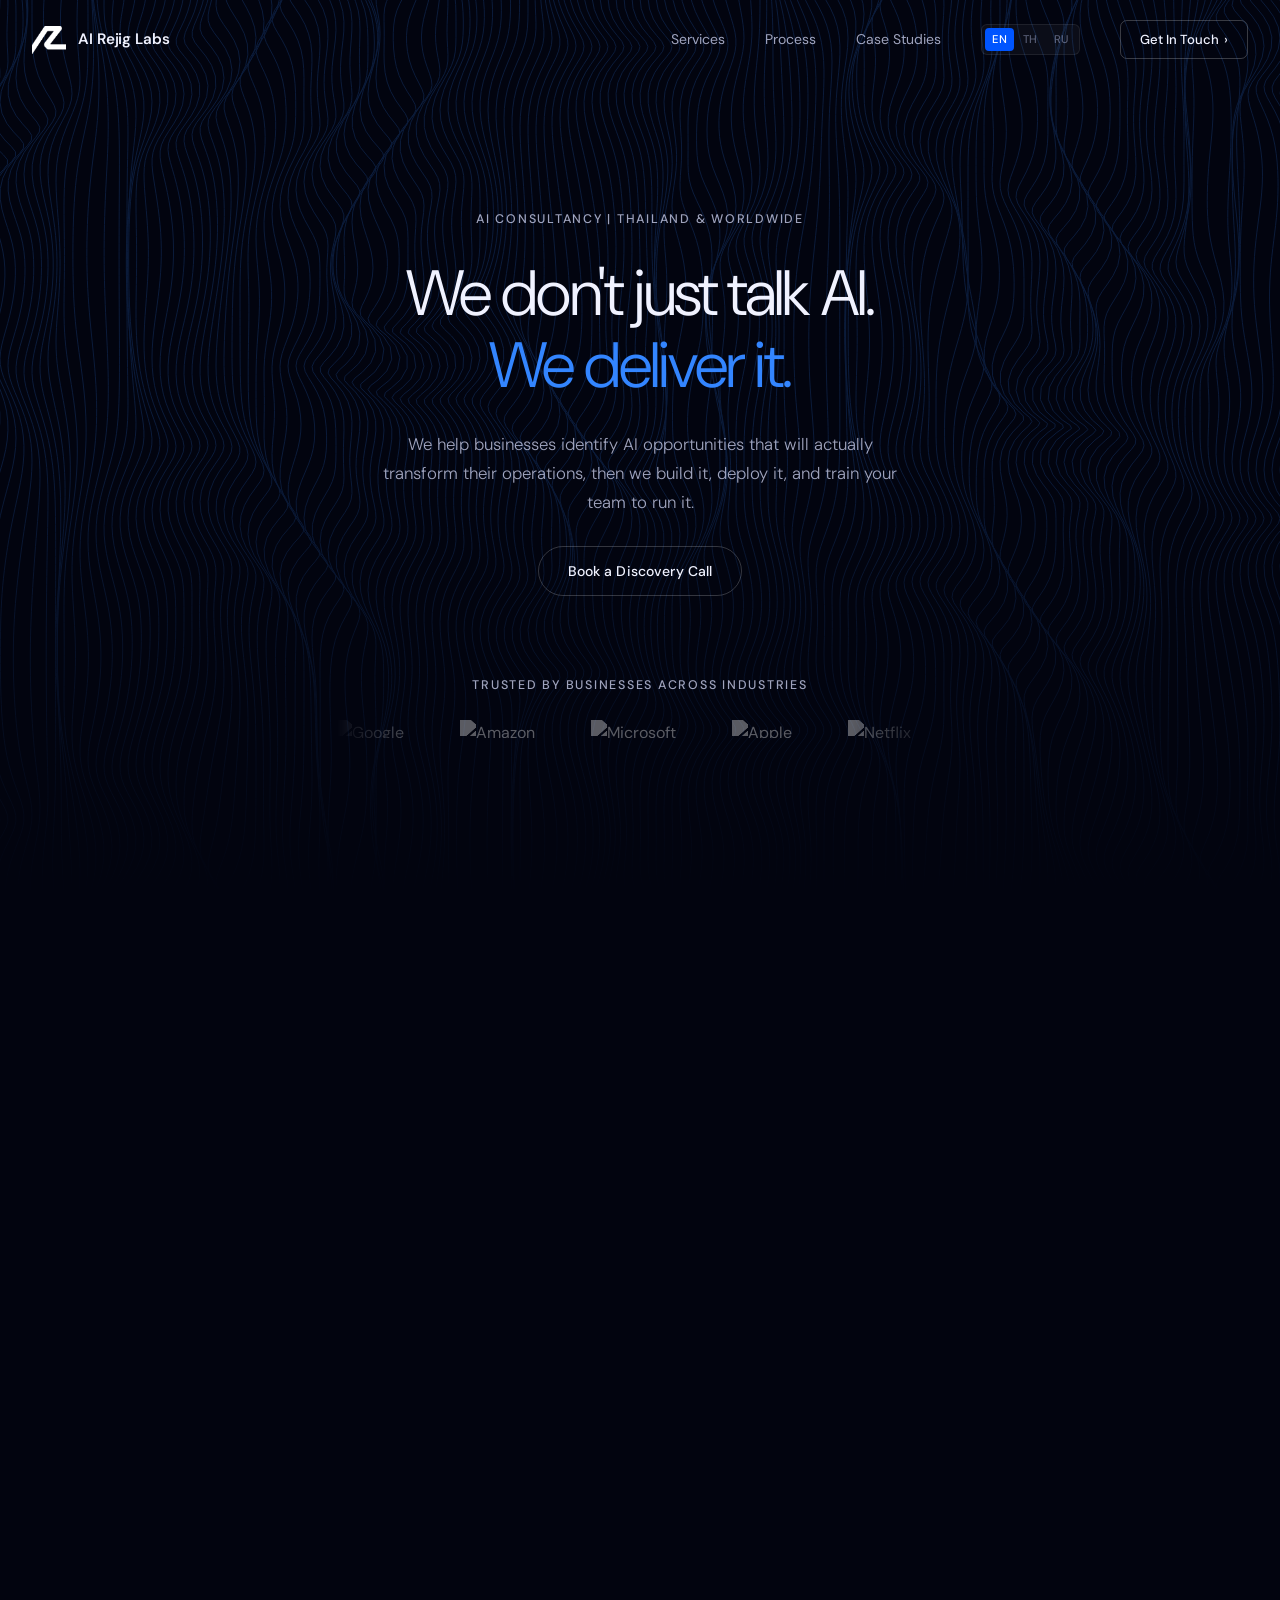
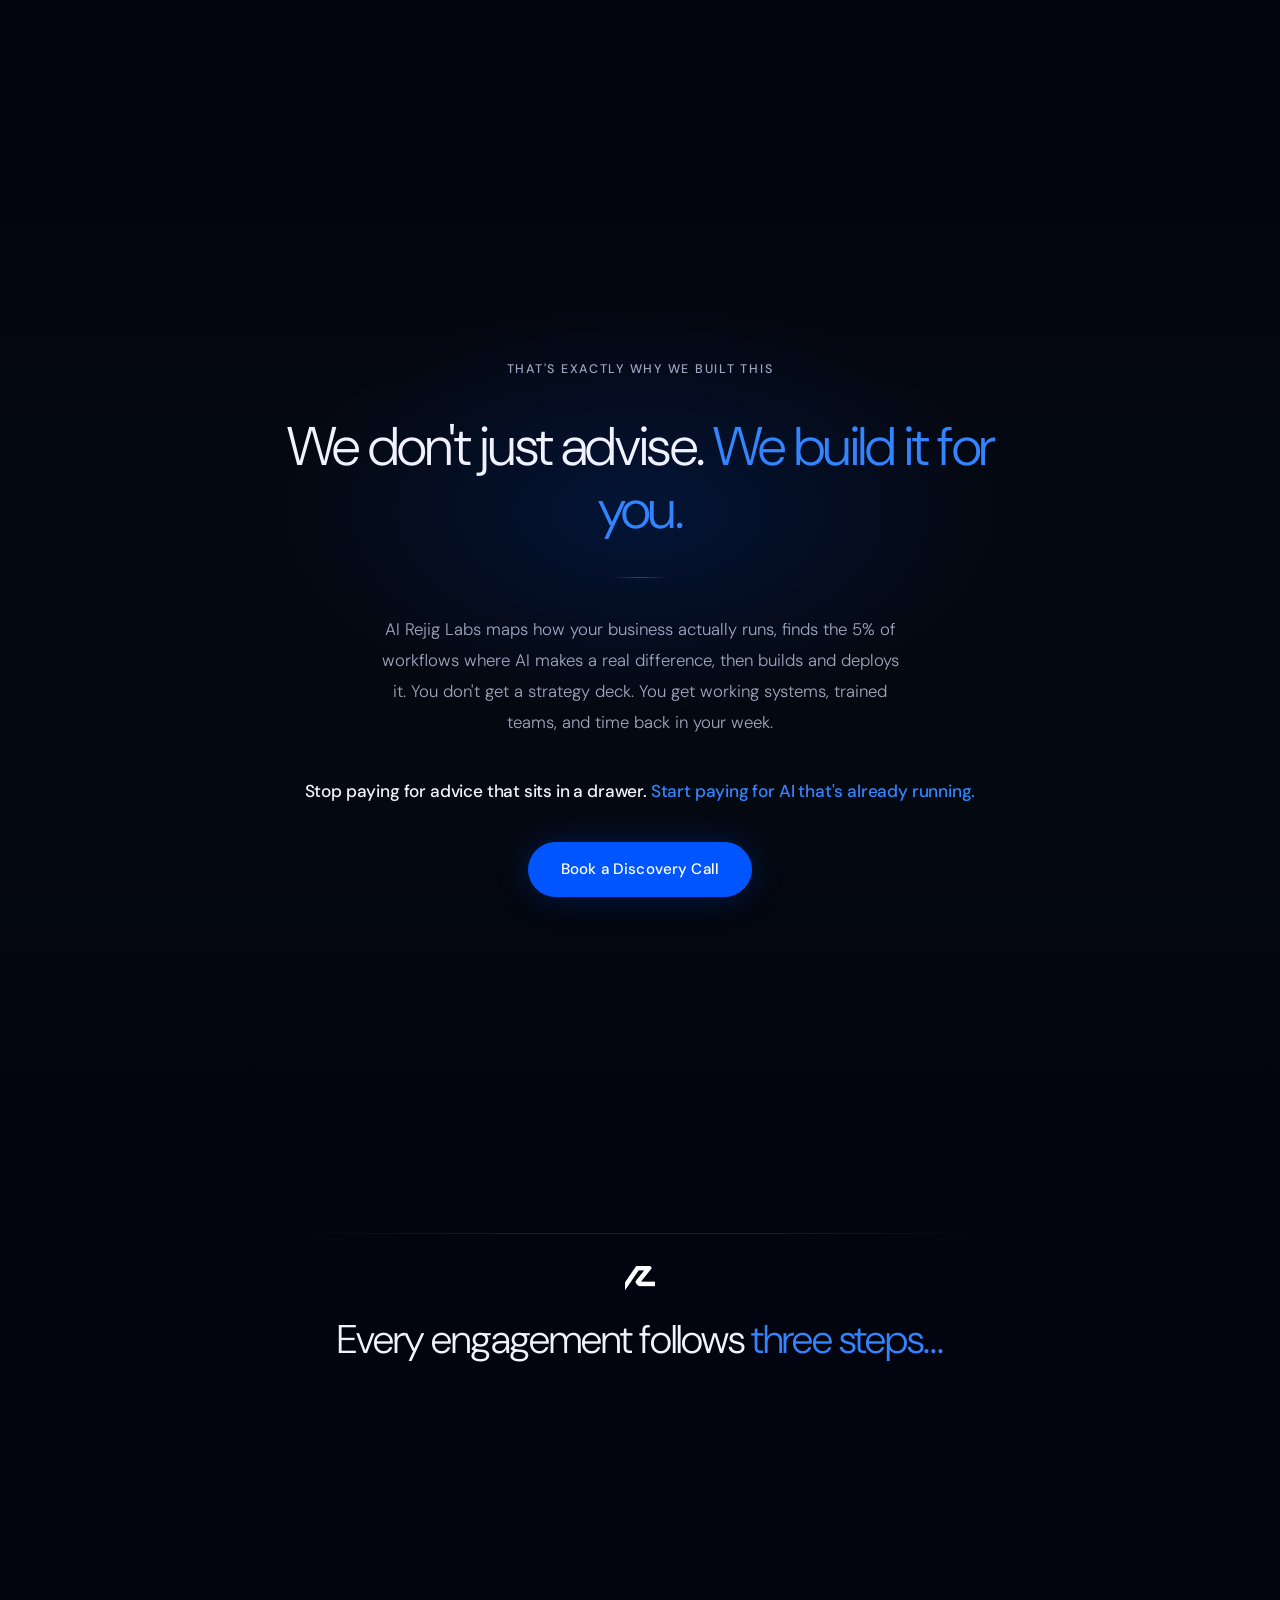
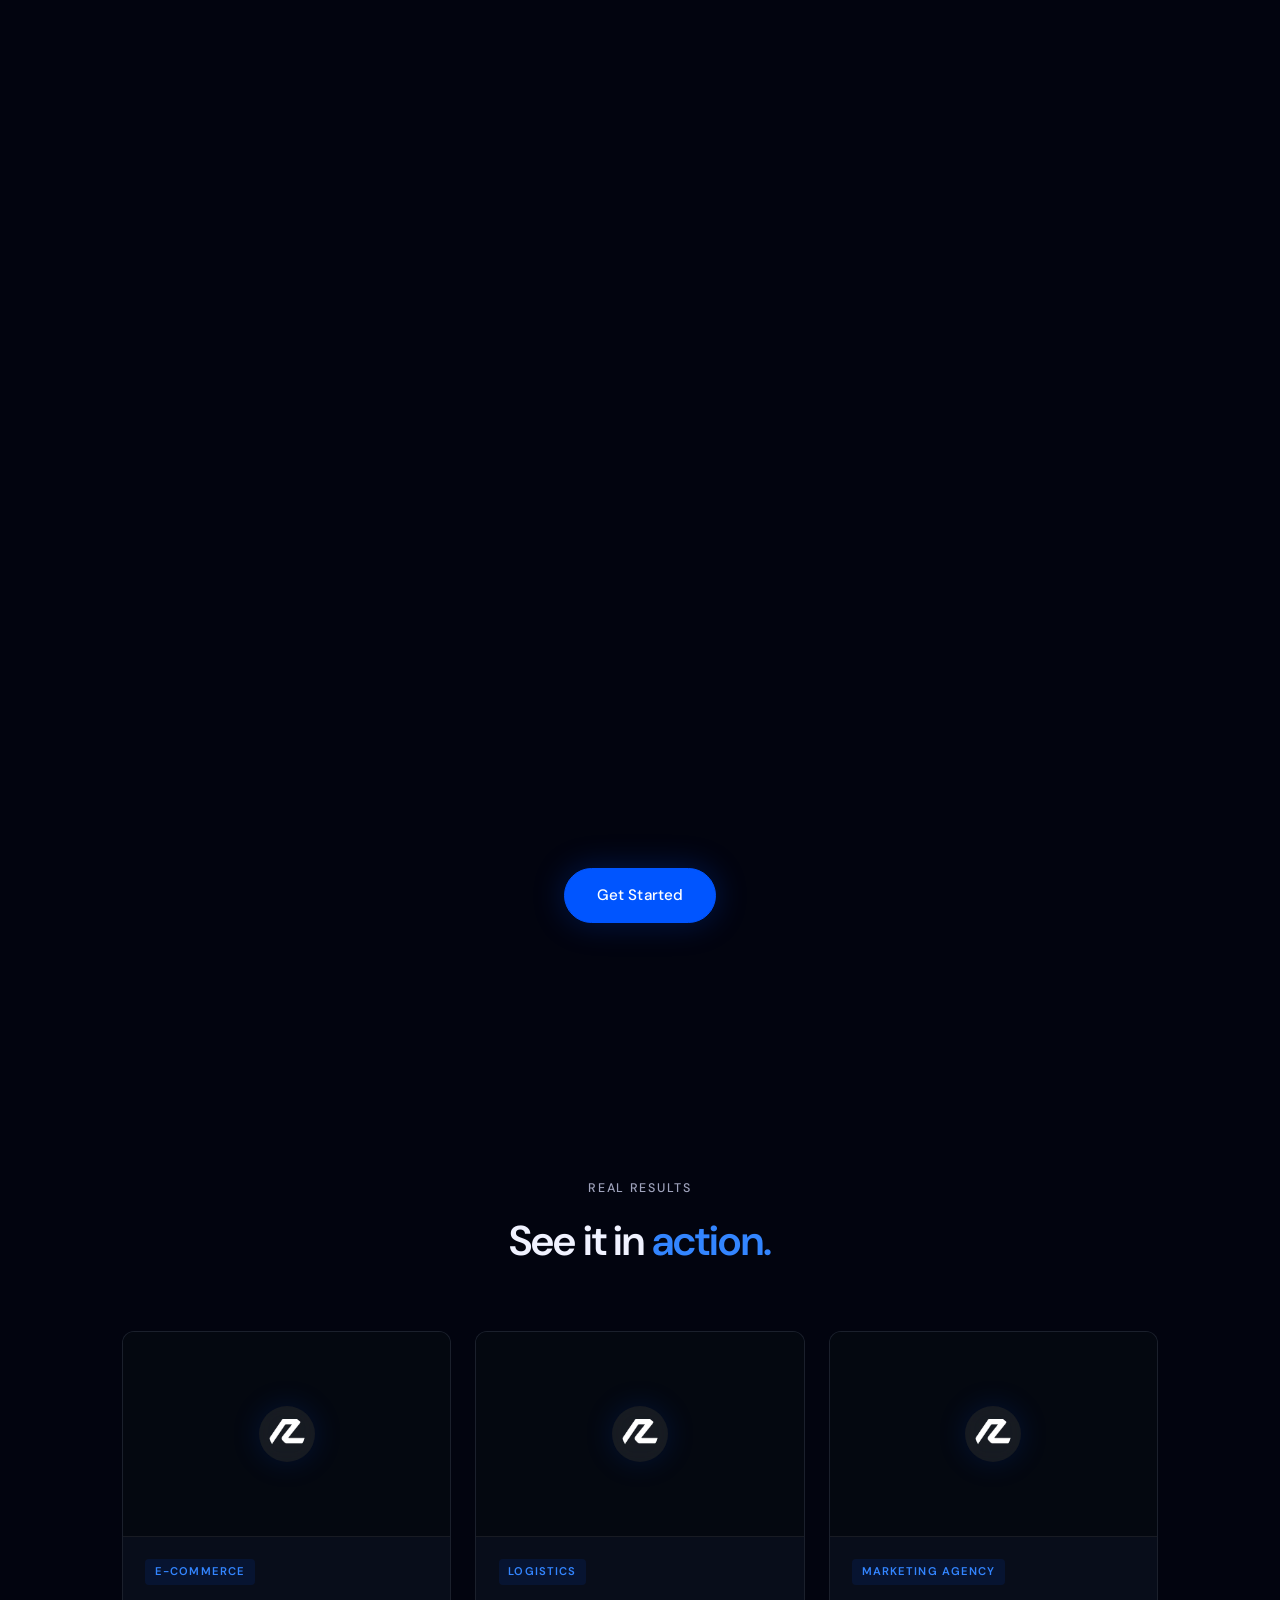
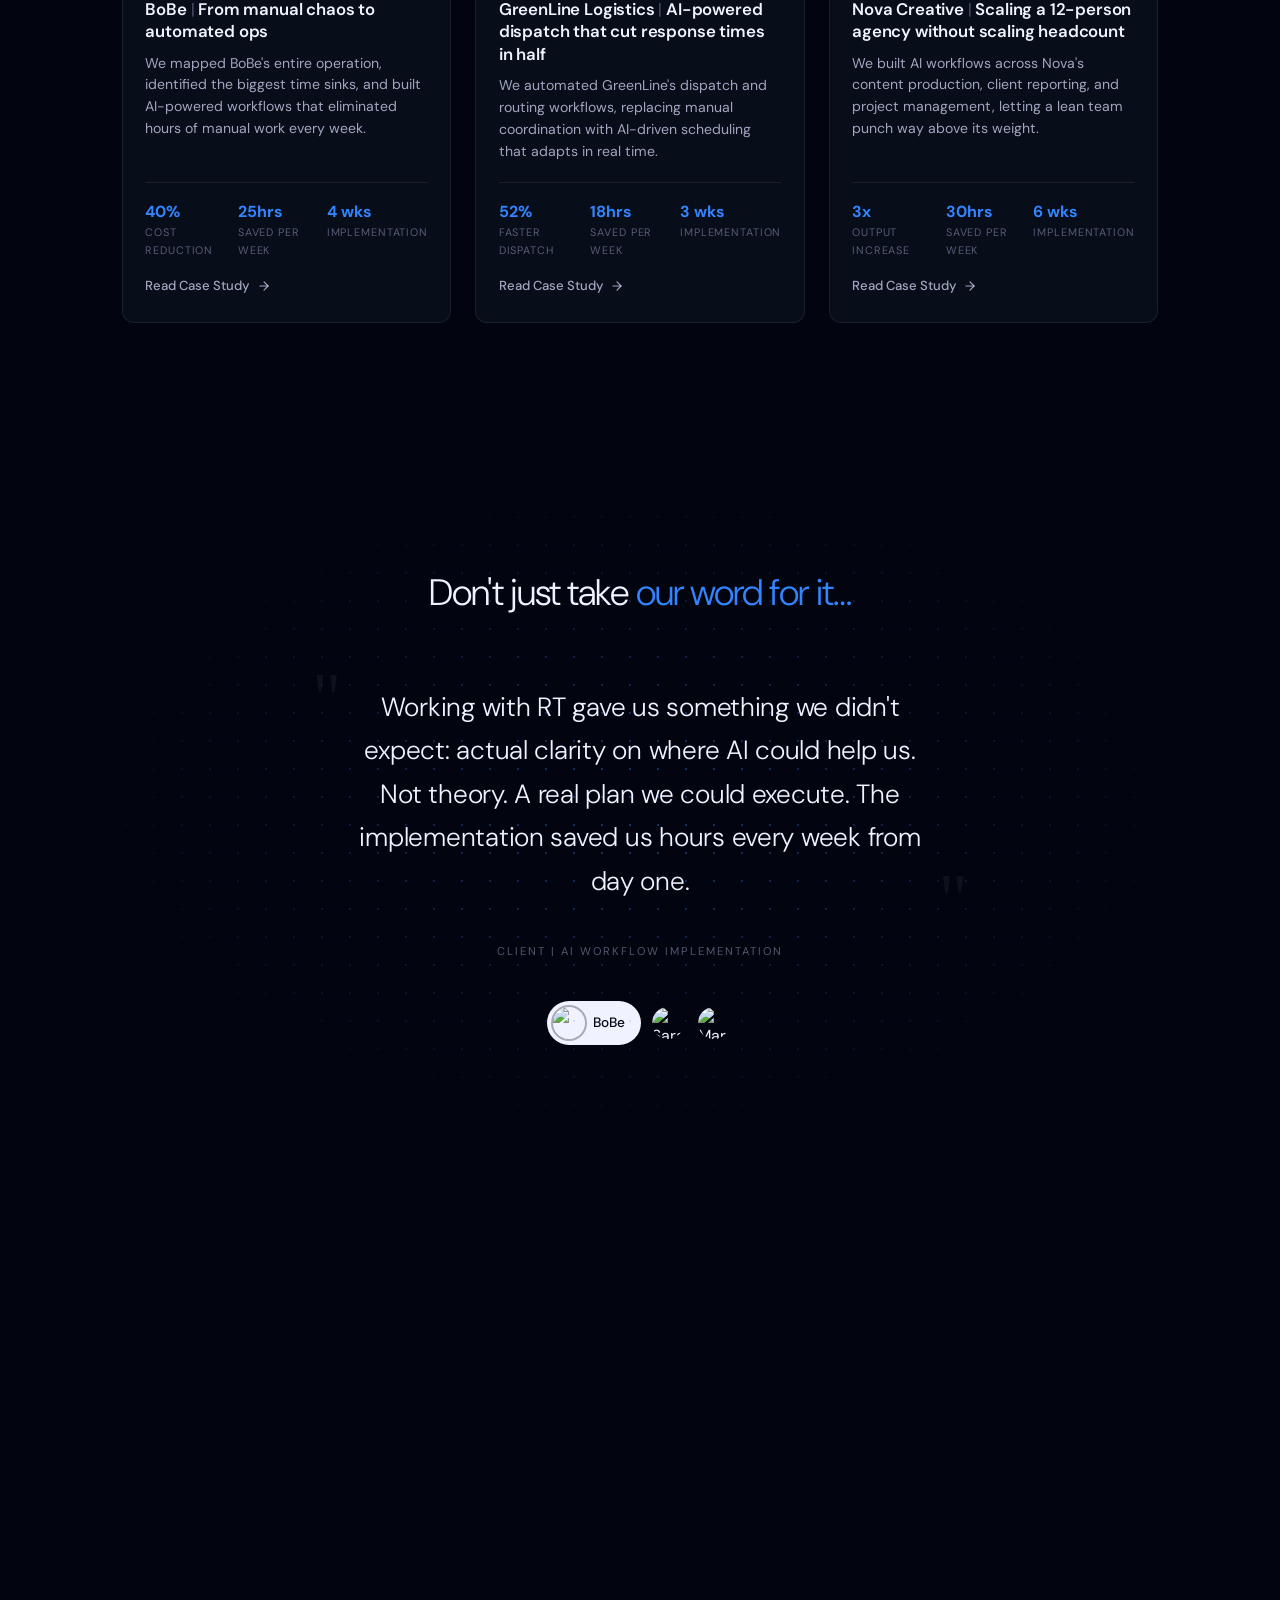
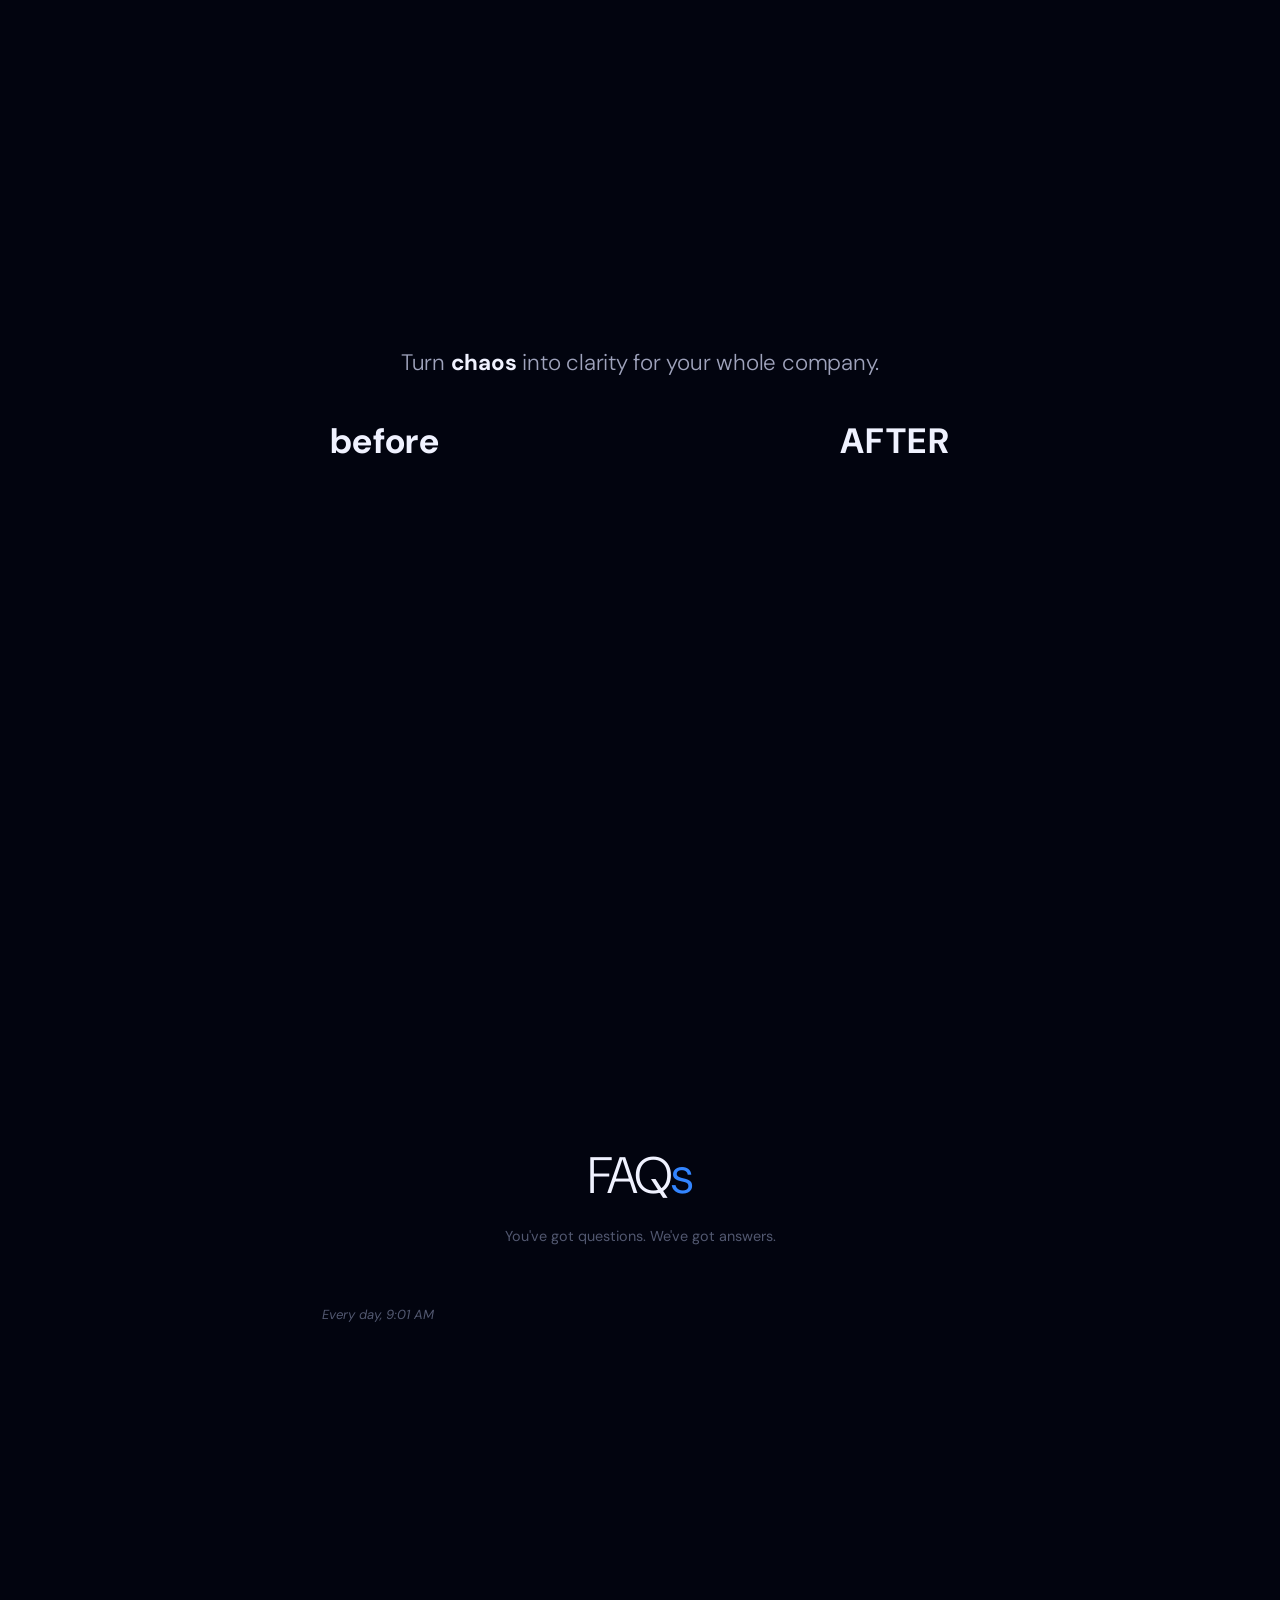
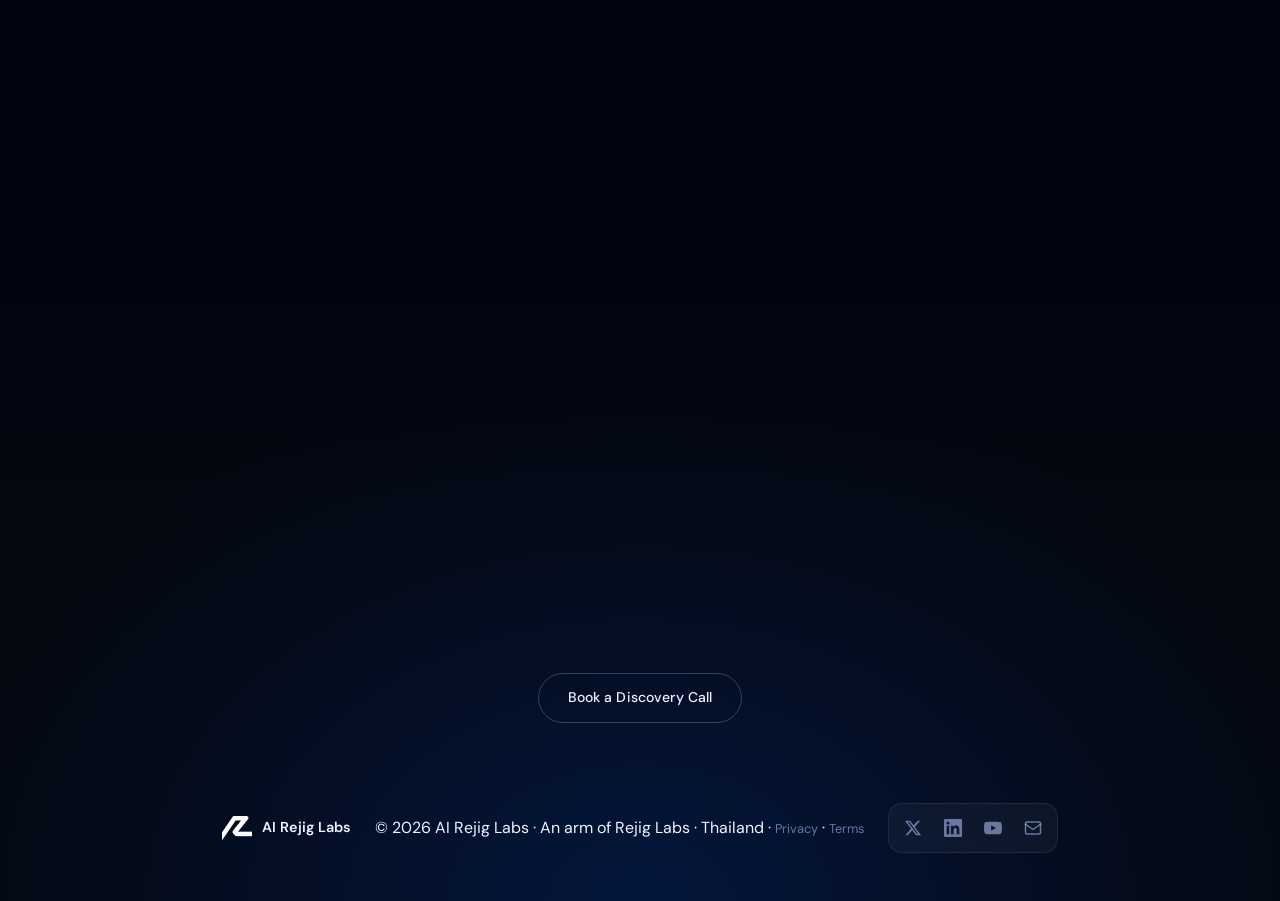
==== index.html @ f7195922 "Initial deploy: AI Rejig Labs website Static site with i18n (EN/TH/RU), case studies system, Cal.com" ====
<!DOCTYPE html>
<html lang="en">
<head>
  <meta charset="utf-8">
  <meta name="viewport" content="width=device-width, initial-scale=1.0">
  <title>AI Rejig Labs | AI That Actually Moves the Needle</title>
  <meta name="description" content="AI Rejig Labs finds where AI saves your business real time and real money, then builds it, implements it, and trains your team to run it.">

  <meta property="og:title" content="AI Rejig Labs | AI That Actually Moves the Needle">
  <meta property="og:description" content="AI Rejig Labs finds where AI saves your business real time and real money, then builds it, implements it, and trains your team to run it.">
  <meta property="og:type" content="website">
  <meta property="og:url" content="https://ai.rejiglabs.com/">
  <meta property="og:image" content="https://ai.rejiglabs.com/assets/logo.png">
  <meta name="theme-color" content="#02040f">
  <link rel="canonical" href="https://ai.rejiglabs.com/">

  <link rel="icon" href="assets/logo.png" type="image/png">

  <link rel="preconnect" href="https://fonts.googleapis.com">
  <link rel="preconnect" href="https://fonts.gstatic.com" crossorigin>
  <link href="https://fonts.googleapis.com/css2?family=DM+Sans:wght@300;400;500;600;700&family=Inter:wght@300;400;500&display=swap" rel="stylesheet">

  <script src="https://cdnjs.cloudflare.com/ajax/libs/gsap/3.12.5/gsap.min.js"></script>
  <script src="https://cdnjs.cloudflare.com/ajax/libs/gsap/3.12.5/ScrollTrigger.min.js"></script>

  <link rel="stylesheet" href="css/style.css">
</head>
<body>

  <!-- NAV -->
  <nav class="nav" id="nav">
    <a href="#" class="nav__logo">
      <img src="assets/logo.png" class="nav__logomark" alt="RL">
      <span>AI Rejig Labs</span>
    </a>
    <div class="nav__links">
      <a href="#services" class="nav__link" data-i18n="nav_services">Services</a>
      <a href="#process" class="nav__link" data-i18n="nav_process">Process</a>
      <a href="#case-studies" class="nav__link" data-i18n="nav_case_studies">Case Studies</a>
      <div class="nav__lang"><button data-lang="en" class="active">EN</button><button data-lang="th">TH</button><button data-lang="ru">RU</button></div>
      <button data-cal-namespace="discovery" data-cal-link="rejiglabs/discovery" data-cal-config='{"layout":"month_view"}' class="nav__cta">Get In Touch <span>›</span></button>
    </div>
    <button class="nav__toggle" id="navToggle" aria-label="Toggle menu">
      <span></span><span></span>
    </button>
  </nav>

  <div class="mobile-menu" id="mobileMenu">
    <a href="#services" class="mobile-menu__link" data-i18n="nav_services">Services</a>
    <a href="#process" class="mobile-menu__link" data-i18n="nav_process">Process</a>
    <a href="#case-studies" class="mobile-menu__link" data-i18n="nav_case_studies">Case Studies</a>
    <div class="mobile-menu__link nav__lang"><button data-lang="en" class="active">EN</button><button data-lang="th">TH</button><button data-lang="ru">RU</button></div>
    <button data-cal-namespace="discovery" data-cal-link="rejiglabs/discovery" data-cal-config='{"layout":"month_view"}' class="mobile-menu__link mobile-menu__link--cta">Get In Touch</button>
  </div>

  <main>

    <!-- HERO -->
    <section class="hero" id="hero">
      <div class="hero__waves" id="heroWaves">
        <svg id="wavesSvg" xmlns="http://www.w3.org/2000/svg"></svg>
      </div>
      <div class="hero__content">
        <p class="eyebrow" data-i18n="hero_eyebrow">AI CONSULTANCY | THAILAND &amp; WORLDWIDE</p>
        <h1 class="hero__h1" data-i18n-html="hero_h1">
          We don't just talk AI.<br>
          <em class="accent">We deliver it.</em>
        </h1>
        <p class="hero__sub" data-i18n="hero_sub">We help businesses identify AI opportunities that will actually transform their operations, then we build it, deploy it, and train your team to run it.</p>
        <button data-cal-namespace="discovery" data-cal-link="rejiglabs/discovery" data-cal-config='{"layout":"month_view"}' class="btn"><span class="btn__text" data-i18n="hero_btn">Book a Discovery Call</span><span class="btn__hover">Book a Discovery Call <svg viewBox="0 0 24 24" fill="none" stroke="currentColor" stroke-width="2" stroke-linecap="round" stroke-linejoin="round"><path d="M5 12h14"/><path d="m12 5 7 7-7 7"/></svg></span><span class="btn__fill"></span></button>
      </div>
      <div class="hero__trusted">
        <p class="eyebrow" data-i18n="hero_trusted">TRUSTED BY BUSINESSES ACROSS INDUSTRIES</p>
        <div class="trusted__track-wrap">
          <div class="trusted__track">
            <img src="https://upload.wikimedia.org/wikipedia/commons/2/2f/Google_2015_logo.svg" alt="Google">
            <img src="https://upload.wikimedia.org/wikipedia/commons/a/a9/Amazon_logo.svg" alt="Amazon">
            <img src="https://upload.wikimedia.org/wikipedia/commons/9/96/Microsoft_logo_%282012%29.svg" alt="Microsoft">
            <img src="https://upload.wikimedia.org/wikipedia/commons/f/fa/Apple_logo_black.svg" alt="Apple">
            <img src="https://upload.wikimedia.org/wikipedia/commons/0/08/Netflix_2015_logo.svg" alt="Netflix">
            <img src="https://upload.wikimedia.org/wikipedia/commons/2/2f/Google_2015_logo.svg" alt="Google">
            <img src="https://upload.wikimedia.org/wikipedia/commons/a/a9/Amazon_logo.svg" alt="Amazon">
            <img src="https://upload.wikimedia.org/wikipedia/commons/9/96/Microsoft_logo_%282012%29.svg" alt="Microsoft">
            <img src="https://upload.wikimedia.org/wikipedia/commons/f/fa/Apple_logo_black.svg" alt="Apple">
            <img src="https://upload.wikimedia.org/wikipedia/commons/0/08/Netflix_2015_logo.svg" alt="Netflix">
          </div>
        </div>
      </div>
    </section>

    <!-- SCROLL NARRATIVE -->
    <section class="narrative" id="narrative">
      <div class="narrative__sticky">
        <div class="narrative__inner">
          <p class="narrative__line" data-narrative><span data-i18n="narrative_1">You know AI is the move. You’ve signed up for the tools. Watched the demos.</span></p>
          <p class="narrative__line" data-narrative><span data-i18n="narrative_2">But nothing changed. The tools sit unused. The strategy was a PDF that went nowhere.</span></p>
          <p class="narrative__line" data-narrative><span data-i18n="narrative_3">Or you’re still deciding where to start, watching competitors move first.</span></p>
          <p class="narrative__line" data-narrative><span data-i18n="narrative_4">The tools aren’t the problem. Nobody showed you how to make them work for your business.</span></p>
        </div>
      </div>
    </section>

    <!-- SOLUTION -->
    <section class="solution" id="solution">
      <div class="solution__glow"></div>
      <div class="solution__content">
        <p class="eyebrow" data-i18n="solution_eyebrow">THAT’S EXACTLY WHY WE BUILT THIS</p>
        <h2 class="solution__h2" data-i18n-html="solution_h2">We don’t just advise. <em class="accent">We build it for you.</em></h2>
        <div class="solution__divider"></div>
        <p class="solution__body" data-i18n="solution_body">AI Rejig Labs maps how your business actually runs, finds the 5% of workflows where AI makes a real difference, then builds and deploys it. You don’t get a strategy deck. You get working systems, trained teams, and time back in your week.</p>
        <p class="solution__bold" data-i18n-html="solution_bold">Stop paying for advice that sits in a drawer. <em class="accent">Start paying for AI that’s already running.</em></p>
        <button data-cal-namespace="discovery" data-cal-link="rejiglabs/discovery" data-cal-config='{"layout":"month_view"}' class="btn btn--filled"><span class="btn__text" data-i18n="hero_btn">Book a Discovery Call</span><span class="btn__hover">Book a Discovery Call <svg viewBox="0 0 24 24" fill="none" stroke="currentColor" stroke-width="2" stroke-linecap="round" stroke-linejoin="round"><path d="M5 12h14"/><path d="m12 5 7 7-7 7"/></svg></span><span class="btn__fill"></span></button>
      </div>
    </section>

    <!-- PROCESS -->
    <section class="process" id="process">
      <div class="process__top-line"></div>
      <div class="process__header">
        <img src="assets/logo.png" class="process__logo" alt="RL">
        <h2 data-i18n-html="process_h2">Every engagement follows <em class="accent">three steps…</em></h2>
      </div>

      <div class="process__steps" id="services">

        <div class="process__step" data-slide>
          <div class="process__num">1</div>
          <div class="process__card">
            <div class="process__morph" id="morph1">
              <svg viewBox="0 0 200 200" fill="none" stroke="currentColor" stroke-width="1.5" stroke-linecap="round" stroke-linejoin="round">
                <circle class="morph-shape" cx="100" cy="100" r="30"/>
                <polygon class="morph-shape" points="100,25 155,140 45,140"/>
                <circle class="morph-shape" cx="100" cy="100" r="70"/>
                <line class="morph-shape" x1="100" y1="10" x2="100" y2="190"/>
                <line class="morph-shape" x1="10" y1="100" x2="190" y2="100"/>
              </svg>
            </div>
            <div class="process__text">
              <h3>Identify <em class="accent">›</em></h3>
              <p data-i18n="process_identify_desc">We get under the hood of your business. We map your acquisition, delivery, and support workflows to find where time is bleeding out, where bottlenecks hide, and where AI can make the biggest impact. No guesswork. Just the opportunities that are actually worth building.</p>
            </div>
          </div>
        </div>

        <div class="process__step" data-slide>
          <div class="process__num">2</div>
          <div class="process__card">
            <div class="process__morph" id="morph2">
              <svg viewBox="0 0 200 200" fill="none" stroke="currentColor" stroke-width="1.5" stroke-linecap="round" stroke-linejoin="round">
                <polygon class="morph-shape" points="100,40 145,65 145,115 100,140 55,115 55,65"/>
                <rect class="morph-shape" x="28" y="28" width="144" height="144" rx="8"/>
                <polygon class="morph-shape" points="100,10 165,35 185,100 165,165 100,190 35,165 15,100 35,35"/>
              </svg>
            </div>
            <div class="process__text">
              <h3>Develop <em class="accent">›</em></h3>
              <p data-i18n="process_develop_desc">With the roadmap locked, we build fast. Custom AI workflows designed around your existing tools and processes. No rip-and-replace. Everything integrates into how your team already works, so it delivers value from the first week.</p>
            </div>
          </div>
        </div>

        <div class="process__step" data-slide>
          <div class="process__num">3</div>
          <div class="process__card">
            <div class="process__morph" id="morph3">
              <svg viewBox="0 0 200 200" fill="none" stroke="currentColor" stroke-width="1.5" stroke-linecap="round" stroke-linejoin="round">
                <circle class="morph-shape" cx="100" cy="100" r="35"/>
                <circle class="morph-shape" cx="100" cy="100" r="60"/>
                <circle class="morph-shape" cx="100" cy="100" r="85"/>
                <polygon class="morph-shape" points="100,12 120,80 192,80 132,120 152,188 100,148 48,188 68,120 8,80 80,80"/>
              </svg>
            </div>
            <div class="process__text">
              <h3>Adopt <em class="accent">›</em></h3>
              <p data-i18n="process_adopt_desc">AI only works if your team actually uses it. We embed alongside your people, running training, refining workflows, and adjusting until the new systems feel like second nature. When we step back, it's not a project anymore. It's just how things run.</p>
            </div>
          </div>
        </div>

      </div>

      <div style="text-align:center; margin-top:4rem;">
        <button data-cal-namespace="discovery" data-cal-link="rejiglabs/discovery" data-cal-config='{"layout":"month_view"}' class="btn btn--filled"><span class="btn__text" data-i18n="process_btn">Get Started</span><span class="btn__hover">Get Started <svg viewBox="0 0 24 24" fill="none" stroke="currentColor" stroke-width="2" stroke-linecap="round" stroke-linejoin="round"><path d="M5 12h14"/><path d="m12 5 7 7-7 7"/></svg></span><span class="btn__fill"></span></button>
      </div>
    </section>

    <!-- CASE STUDIES -->
    <section class="case-studies-section" id="case-studies">
      <div class="case-studies-section__header">
        <p class="eyebrow" data-i18n="cs_eyebrow">REAL RESULTS</p>
        <h2 data-i18n-html="cs_h2">See it in <em class="accent">action.</em></h2>

      </div>
      <div class="case-studies" data-limit="3"></div>
    </section>

    <!-- TESTIMONIALS -->
    <section class="testimonials" id="testimonials">
      <div class="testimonials__dots"></div>
      <div class="testimonials__header">
        <h2 data-i18n-html="tst_h2">Don't just take <em class="accent">our word for it…</em></h2>
      </div>

      <div class="tst">
        <!-- Quote -->
        <div class="tst__quote-wrap">
          <span class="tst__mark tst__mark--open">"</span>
          <p class="tst__quote" id="tstQuote">Working with RT gave us something we didn't expect: actual clarity on where AI could help us. Not theory. A real plan we could execute. The implementation saved us hours every week from day one.</p>
          <span class="tst__mark tst__mark--close">"</span>
        </div>

        <!-- Role -->
        <p class="tst__role" id="tstRole">Client | AI Workflow Implementation</p>

        <!-- Avatars -->
        <div class="tst__avatars" id="tstAvatars">
          <button class="tst__avatar-btn active" data-tst-index="0">
            <img src="https://images.unsplash.com/photo-1560250097-0b93528c311a?w=100&h=100&fit=crop&crop=face" alt="BoBe">
            <span class="tst__name">BoBe</span>
          </button>
          <button class="tst__avatar-btn" data-tst-index="1">
            <img src="https://images.unsplash.com/photo-1573496359142-b8d87734a5a2?w=100&h=100&fit=crop&crop=face" alt="Sarah Chen">
            <span class="tst__name">Sarah Chen</span>
          </button>
          <button class="tst__avatar-btn" data-tst-index="2">
            <img src="https://images.unsplash.com/photo-1507003211169-0a1dd7228f2d?w=100&h=100&fit=crop&crop=face" alt="Marcus Johnson">
            <span class="tst__name">Marcus Johnson</span>
          </button>
        </div>
      </div>
    </section>

    <!-- ENTROPY VISUAL -->
    <section class="entropy" id="entropy">
      <canvas id="entropyCanvas"></canvas>
      <p class="entropy__tagline" data-i18n-html="entropy_tagline">Turn <strong>chaos</strong> into clarity for your whole company.</p>
      <div class="entropy__labels">
        <span class="entropy__label entropy__label--before" data-i18n="entropy_before">before</span>
        <span class="entropy__label entropy__label--after" data-i18n="entropy_after">AFTER</span>
      </div>
    </section>

    <!-- STATS -->
    <section class="stats">
      <div class="stats__grid">
        <div class="dot-card" data-card>
          <div class="dot-card__inner">
            <div class="dot-card__dot"></div>
            <div class="dot-card__line dot-card__line--top"></div>
            <div class="dot-card__line dot-card__line--left"></div>
            <div class="dot-card__line dot-card__line--bottom"></div>
            <div class="dot-card__line dot-card__line--right"></div>
            <div class="dot-card__value"><span class="count" data-target="40">0</span>%+</div>
            <div class="dot-card__label" data-i18n="stat_1_label">average time saved on manual workflows</div>
          </div>
        </div>
        <div class="dot-card" data-card>
          <div class="dot-card__inner">
            <div class="dot-card__dot"></div>
            <div class="dot-card__line dot-card__line--top"></div>
            <div class="dot-card__line dot-card__line--left"></div>
            <div class="dot-card__line dot-card__line--bottom"></div>
            <div class="dot-card__line dot-card__line--right"></div>
            <div class="dot-card__value">2–4 <span class="dot-card__unit">wks</span></div>
            <div class="dot-card__label" data-i18n="stat_2_label">to a full AI roadmap for your business</div>
          </div>
        </div>
        <div class="dot-card" data-card>
          <div class="dot-card__inner">
            <div class="dot-card__dot"></div>
            <div class="dot-card__line dot-card__line--top"></div>
            <div class="dot-card__line dot-card__line--left"></div>
            <div class="dot-card__line dot-card__line--bottom"></div>
            <div class="dot-card__line dot-card__line--right"></div>
            <div class="dot-card__value"><span class="count" data-target="3">0</span> <span class="dot-card__unit">flows</span></div>
            <div class="dot-card__label" data-i18n="stat_3_label">audited: acquisition, delivery &amp; support</div>
          </div>
        </div>
        <div class="dot-card" data-card>
          <div class="dot-card__inner">
            <div class="dot-card__dot"></div>
            <div class="dot-card__line dot-card__line--top"></div>
            <div class="dot-card__line dot-card__line--left"></div>
            <div class="dot-card__line dot-card__line--bottom"></div>
            <div class="dot-card__line dot-card__line--right"></div>
            <div class="dot-card__value"><span class="count" data-target="100">0</span>%</div>
            <div class="dot-card__label" data-i18n="stat_4_label">implementation-first: we build, not just advise</div>
          </div>
        </div>
      </div>
    </section>

    <!-- FAQ -->
    <section class="faq" id="faq">
      <div class="faq__header">
        <h2 data-i18n-html="faq_h2">FAQ<em class="accent">s</em></h2>
        <p data-i18n="faq_sub">You've got questions. We've got answers.</p>
      </div>
      <div class="faq__chat">
        <div class="faq__time" data-i18n="faq_time">Every day, 9:01 AM</div>

        <div class="faq__item" data-faq>
          <button class="faq__q">
            <span class="faq__bubble faq__bubble--q" data-i18n="faq_q1"><span class="faq__emoji faq__emoji--right">🚀</span>How is AI Rejig Labs different from other AI consultants?</span>
            <span class="faq__toggle"><svg class="faq__plus" viewBox="0 0 24 24" fill="none" stroke="currentColor" stroke-width="2"><line x1="12" y1="5" x2="12" y2="19"/><line x1="5" y1="12" x2="19" y2="12"/></svg><svg class="faq__minus" viewBox="0 0 24 24" fill="none" stroke="currentColor" stroke-width="2"><line x1="5" y1="12" x2="19" y2="12"/></svg></span>
          </button>
          <div class="faq__a"><div class="faq__bubble faq__bubble--a" data-i18n="faq_a1">Most consultants give you a strategy deck and leave. We stay and build it. RT has hands-on implementation experience across real business workflows, not just conceptual knowledge. We only recommend what we can actually build and deploy ourselves.</div></div>
        </div>

        <div class="faq__item" data-faq>
          <button class="faq__q">
            <span class="faq__bubble faq__bubble--q" data-i18n="faq_q2">How do I know if we're ready for AI?</span>
            <span class="faq__toggle"><svg class="faq__plus" viewBox="0 0 24 24" fill="none" stroke="currentColor" stroke-width="2"><line x1="12" y1="5" x2="12" y2="19"/><line x1="5" y1="12" x2="19" y2="12"/></svg><svg class="faq__minus" viewBox="0 0 24 24" fill="none" stroke="currentColor" stroke-width="2"><line x1="5" y1="12" x2="19" y2="12"/></svg></span>
          </button>
          <div class="faq__a"><div class="faq__bubble faq__bubble--a" data-i18n="faq_a2">If your team is doing repetitive manual work like data entry, follow-ups, reporting, scheduling, or content, you're ready. The audit will tell you exactly where. You don't need clean data or a tech team. That's what the audit is for.</div></div>
        </div>

        <div class="faq__item" data-faq>
          <button class="faq__q">
            <span class="faq__bubble faq__bubble--q" data-i18n="faq_q3"><span class="faq__emoji faq__emoji--left">📋</span>What happens after the audit?</span>
            <span class="faq__toggle"><svg class="faq__plus" viewBox="0 0 24 24" fill="none" stroke="currentColor" stroke-width="2"><line x1="12" y1="5" x2="12" y2="19"/><line x1="5" y1="12" x2="19" y2="12"/></svg><svg class="faq__minus" viewBox="0 0 24 24" fill="none" stroke="currentColor" stroke-width="2"><line x1="5" y1="12" x2="19" y2="12"/></svg></span>
          </button>
          <div class="faq__a"><div class="faq__bubble faq__bubble--a" data-i18n="faq_a3">You receive a full AI transformation plan: a 90-day roadmap, prioritised integrations, tool recommendations, and ROI estimates. From there, you can implement it yourself or engage us for Phase 2 (full execution).</div></div>
        </div>

        <div class="faq__item" data-faq>
          <button class="faq__q">
            <span class="faq__bubble faq__bubble--q" data-i18n="faq_q4">How much internal time will this take?</span>
            <span class="faq__toggle"><svg class="faq__plus" viewBox="0 0 24 24" fill="none" stroke="currentColor" stroke-width="2"><line x1="12" y1="5" x2="12" y2="19"/><line x1="5" y1="12" x2="19" y2="12"/></svg><svg class="faq__minus" viewBox="0 0 24 24" fill="none" stroke="currentColor" stroke-width="2"><line x1="5" y1="12" x2="19" y2="12"/></svg></span>
          </button>
          <div class="faq__a"><div class="faq__bubble faq__bubble--a" data-i18n="faq_a4">Minimal. We do the heavy lifting. The audit phase requires a few hours of your team's time for discovery calls and process walkthroughs. Implementation is handled by us. Your team only needs to be available for handoff and training.</div></div>
        </div>

        <div class="faq__item" data-faq>
          <button class="faq__q">
            <span class="faq__bubble faq__bubble--q" data-i18n="faq_q5"><span class="faq__emoji faq__emoji--right">💡</span>We've already tried AI and it didn't work. Why would this be different?</span>
            <span class="faq__toggle"><svg class="faq__plus" viewBox="0 0 24 24" fill="none" stroke="currentColor" stroke-width="2"><line x1="12" y1="5" x2="12" y2="19"/><line x1="5" y1="12" x2="19" y2="12"/></svg><svg class="faq__minus" viewBox="0 0 24 24" fill="none" stroke="currentColor" stroke-width="2"><line x1="5" y1="12" x2="19" y2="12"/></svg></span>
          </button>
          <div class="faq__a"><div class="faq__bubble faq__bubble--a" data-i18n="faq_a5">Because most AI attempts fail at integration, not technology. The tools work. The problem is mapping them to your specific workflows, getting buy-in, and building systems your team will actually use. That's exactly what we diagnose in the audit phase.</div></div>
        </div>

        <div class="faq__item" data-faq>
          <button class="faq__q">
            <span class="faq__bubble faq__bubble--q" data-i18n="faq_q6"><span class="faq__emoji faq__emoji--left">⭐</span>We don't have a big tech team. Can we still do this?</span>
            <span class="faq__toggle"><svg class="faq__plus" viewBox="0 0 24 24" fill="none" stroke="currentColor" stroke-width="2"><line x1="12" y1="5" x2="12" y2="19"/><line x1="5" y1="12" x2="19" y2="12"/></svg><svg class="faq__minus" viewBox="0 0 24 24" fill="none" stroke="currentColor" stroke-width="2"><line x1="5" y1="12" x2="19" y2="12"/></svg></span>
          </button>
          <div class="faq__a"><div class="faq__bubble faq__bubble--a" data-i18n="faq_a6">Yes, this is built for exactly that situation. Most of our clients have little to no technical team. We handle everything technical. Your job is to understand your own business; our job is to translate that into working AI systems.</div></div>
        </div>
      </div>
    </section>

  </main>

  <!-- Narrative progress bar -->
  <div class="narrative__progress" id="narrativeProgress">
    <div class="narrative__progress-fill" id="narrativeProgressFill"></div>
  </div>

  <!-- CLOSING CTA + FOOTER (combined) -->
  <footer class="closing-footer" id="contact">
      <div class="footer__glow"></div>
      <div class="closing__content">
        <div class="closing__h2">
          <span class="closing__line" data-i18n="closing_1">AI is here. Most will react.</span>
          <span class="closing__line" data-i18n="closing_2">The few with a plan will lead.</span>
          <span class="closing__line"><em class="accent" data-i18n="closing_3">We build for those few.</em></span>
        </div>
        <div class="closing__btn-wrap" id="closingBtnWrap">
          <svg class="closing__circle" viewBox="0 0 300 120" fill="none" xmlns="http://www.w3.org/2000/svg" preserveAspectRatio="none">
            <path class="closing__circle-path" d="M 260 18 C 310 40, 298 95, 150 105 C 20 105, -12 70, 8 55 C 30 20, 100 12, 150 12 C 230 12, 280 30, 260 38" stroke="currentColor" stroke-width="2.5" stroke-linecap="round" stroke-linejoin="round" fill="none"/>
          </svg>
          <button data-cal-namespace="discovery" data-cal-link="rejiglabs/discovery" data-cal-config='{"layout":"month_view"}' class="btn"><span class="btn__text" data-i18n="hero_btn">Book a Discovery Call</span><span class="btn__hover">Book a Discovery Call <svg viewBox="0 0 24 24" fill="none" stroke="currentColor" stroke-width="2" stroke-linecap="round" stroke-linejoin="round"><path d="M5 12h14"/><path d="m12 5 7 7-7 7"/></svg></span><span class="btn__fill"></span></button>
        </div>
      </div>
      <div class="footer__inner">
        <div class="footer__brand">
          <img src="assets/logo.png" alt="AI Rejig Labs" class="footer__logo">
          <span>AI Rejig Labs</span>
        </div>
        <p>© 2026 AI Rejig Labs · An arm of Rejig Labs · Thailand · <a href="privacy.html">Privacy</a> · <a href="terms.html">Terms</a></p>
      <div class="footer__socials">
        <a href="https://x.com/rejiglabs" target="_blank" rel="noopener noreferrer" class="footer__social-link" aria-label="X / Twitter">
          <svg viewBox="0 0 24 24" fill="currentColor"><path d="M18.244 2.25h3.308l-7.227 8.26 8.502 11.24H16.17l-5.214-6.817L4.99 21.75H1.68l7.73-8.835L1.254 2.25H8.08l4.713 6.231zm-1.161 17.52h1.833L7.084 4.126H5.117z"/></svg>
        </a>
        <a href="https://linkedin.com/company/rejiglabs" target="_blank" rel="noopener noreferrer" class="footer__social-link" aria-label="LinkedIn">
          <svg viewBox="0 0 24 24" fill="currentColor"><path d="M20.447 20.452h-3.554v-5.569c0-1.328-.027-3.037-1.852-3.037-1.853 0-2.136 1.445-2.136 2.939v5.667H9.351V9h3.414v1.561h.046c.477-.9 1.637-1.85 3.37-1.85 3.601 0 4.267 2.37 4.267 5.455v6.286zM5.337 7.433a2.062 2.062 0 01-2.063-2.065 2.064 2.064 0 112.063 2.065zm1.782 13.019H3.555V9h3.564v11.452zM22.225 0H1.771C.792 0 0 .774 0 1.729v20.542C0 23.227.792 24 1.771 24h20.451C23.2 24 24 23.227 24 22.271V1.729C24 .774 23.2 0 22.222 0h.003z"/></svg>
        </a>
        <a href="https://youtube.com/@rejiglabs" target="_blank" rel="noopener noreferrer" class="footer__social-link" aria-label="YouTube">
          <svg viewBox="0 0 24 24" fill="currentColor"><path d="M23.498 6.186a3.016 3.016 0 00-2.122-2.136C19.505 3.545 12 3.545 12 3.545s-7.505 0-9.377.505A3.017 3.017 0 00.502 6.186C0 8.07 0 12 0 12s0 3.93.502 5.814a3.016 3.016 0 002.122 2.136c1.871.505 9.376.505 9.376.505s7.505 0 9.377-.505a3.015 3.015 0 002.122-2.136C24 15.93 24 12 24 12s0-3.93-.502-5.814zM9.545 15.568V8.432L15.818 12l-6.273 3.568z"/></svg>
        </a>
        <a href="mailto:hello@rejiglabs.com" class="footer__social-link" aria-label="Email">
          <svg viewBox="0 0 24 24" fill="none" stroke="currentColor" stroke-width="2" stroke-linecap="round" stroke-linejoin="round"><rect x="2" y="4" width="20" height="16" rx="2"/><path d="M22 7l-10 7L2 7"/></svg>
        </a>
      </div>
    </div>
  </footer>

  <script src="js/waves.js"></script>
  <script src="js/case-studies.js"></script>
  <script src="js/i18n.js"></script>
  <script src="js/main.js"></script>

  <!-- Cal.com Embed -->
  <script type="text/javascript">
    (function (C, A, L) {
      let p = function (a, ar) { a.q.push(ar); };
      let d = C.document;
      C.Cal = C.Cal || function () {
        let cal = C.Cal;
        let ar = arguments;
        if (!cal.loaded) {
          cal.ns = {};
          cal.q = cal.q || [];
          d.head.appendChild(d.createElement("script")).src = A;
          cal.loaded = true;
        }
        if (ar[0] === L) {
          const api = function () { p(api, arguments); };
          const namespace = ar[1];
          api.q = api.q || [];
          if (typeof namespace === "string") {
            cal.ns[namespace] = cal.ns[namespace] || api;
            p(cal.ns[namespace], ar);
            p(cal, ["initNamespace", namespace]);
          } else p(cal, ar);
          return;
        }
        p(cal, ar);
      };
    })(window, "https://app.cal.com/embed/embed.js", "init");

    Cal("init", "discovery", { origin: "https://cal.com" });
    Cal.ns.discovery("ui", {
      hideEventTypeDetails: false,
      layout: "month_view"
    });
  </script>
</body>
</html>
---- css/style.css ----
/* ============================================
   AI REJIG LABS — Morningside-inspired design
   ============================================ */

:root {
  --bg:         #02040f;   /* near-black with blue undertone */
  --bg-alt:     #040810;   /* slightly deeper for section contrast */
  --bg-card:    #080d1a;   /* card surfaces */
  --accent:     #0055ff;
  --accent-hi:  #3385ff;   /* lighter blue for icons/highlights */
  --accent-glow:rgba(0,85,255,0.18);

  /* Text — WCAG AA compliant levels */
  --text-primary:   #f0f2ff;        /* near-white with blue tint — 16.5:1 on bg */
  --text-secondary: rgba(220,225,255,0.72); /* readable body text — 7:1+ */
  --text-muted:     rgba(180,190,230,0.45); /* labels/small info — 4.5:1+ */

  --border:     rgba(255,255,255,0.08);
  --border-hover: rgba(0,85,255,0.45);

  --font: 'DM Sans', 'Inter', -apple-system, sans-serif;
  --max:  1100px;
  --ease: cubic-bezier(0.16, 1, 0.3, 1);
}

*, *::before, *::after { box-sizing: border-box; margin: 0; padding: 0; }
button { background: none; border: none; padding: 0; margin: 0; font: inherit; color: inherit; cursor: pointer; }
html { scroll-behavior: smooth; }

body {
  background: var(--bg);
  color: var(--text-primary);
  font-family: var(--font);
  font-size: 16px;
  line-height: 1.6;
  -webkit-font-smoothing: antialiased;
  overflow-x: hidden;
}

em { font-style: normal; }
.accent { color: var(--accent-hi); }

img, svg { display: block; max-width: 100%; }

/* ---- THAI LANGUAGE OVERRIDES ---- */
:lang(th) {
  word-break: keep-all;
  overflow-wrap: break-word;
  line-height: 1.8;
}
/* Small text: eyebrows, tags, labels — bump up for Thai readability */
:lang(th) .eyebrow,
:lang(th) .cs-card__tag,
:lang(th) .cs-page__section-label,
:lang(th) .cs-card__stat-label,
:lang(th) .dot-card__unit,
:lang(th) .entropy__label {
  letter-spacing: 0.02em;
  text-transform: none;
  font-size: 0.95rem;
}
:lang(th) .hero__h1,
:lang(th) .solution__h2,
:lang(th) .closing__h2,
:lang(th) h1, :lang(th) h2, :lang(th) h3 {
  letter-spacing: 0;
  word-spacing: 0.05em;
}
:lang(th) .narrative__line {
  letter-spacing: 0;
}
/* Body text and descriptions — slightly larger for Thai */
:lang(th) .hero__sub,
:lang(th) .solution__body,
:lang(th) .solution__bold,
:lang(th) .process__text p,
:lang(th) .cs-card__summary,
:lang(th) .faq__bubble,
:lang(th) .dot-card__label,
:lang(th) .tst__quote,
:lang(th) .tst__role {
  font-size: 1.05rem;
  line-height: 1.8;
}
/* Nav and button text */
:lang(th) .nav__link,
:lang(th) .nav__cta,
:lang(th) .mobile-menu__link,
:lang(th) .btn__text,
:lang(th) .cs-card__link {
  font-size: 0.95rem;
}
/* Footer text */
:lang(th) .footer p,
:lang(th) .footer a,
:lang(th) .closing-footer .footer__inner a {
  font-size: 0.9rem;
}

/* ---- EYEBROW ---- */
.eyebrow {
  font-size: 0.78rem;
  font-weight: 500;
  letter-spacing: 0.14em;
  color: var(--text-secondary);
  text-transform: uppercase;
}

/* ---- BUTTON (interactive hover) ---- */
.btn {
  position: relative;
  display: inline-flex;
  align-items: center;
  justify-content: center;
  padding: 0.8rem 1.8rem;
  border: 1px solid rgba(255,255,255,0.2);
  border-radius: 999px;
  background: transparent;
  color: var(--text-primary);
  font-family: var(--font);
  font-size: 0.875rem;
  font-weight: 500;
  text-decoration: none;
  cursor: pointer;
  overflow: hidden;
  letter-spacing: 0.01em;
  transition: border-color 0.3s;
}
.btn:hover {
  border-color: var(--accent);
}

/* Default text */
.btn__text {
  position: relative;
  z-index: 3;
  display: inline-block;
  transition: transform 0.35s cubic-bezier(0.4,0,0.2,1), opacity 0.3s;
}
.btn:hover .btn__text {
  transform: translateX(2rem);
  opacity: 0;
}

/* Hover overlay with text + arrow */
.btn__hover {
  position: absolute;
  inset: 0;
  display: flex;
  align-items: center;
  justify-content: center;
  gap: 0.4rem;
  color: #fff;
  z-index: 3;
  transform: translateX(-2rem);
  opacity: 0;
  transition: transform 0.35s cubic-bezier(0.4,0,0.2,1), opacity 0.3s;
}
.btn:hover .btn__hover {
  transform: translateX(0);
  opacity: 1;
}
.btn__hover svg {
  width: 16px;
  height: 16px;
}

/* Expanding circle fill */
.btn__fill {
  position: absolute;
  left: 50%;
  top: 50%;
  width: 0;
  height: 0;
  border-radius: 50%;
  background: var(--accent);
  transform: translate(-50%, -50%);
  transition: width 0.4s cubic-bezier(0.4,0,0.2,1), height 0.4s cubic-bezier(0.4,0,0.2,1);
  z-index: 1;
}
.btn:hover .btn__fill {
  width: 300%;
  height: 300%;
}

/* Filled variant — starts with accent bg */
.btn--filled {
  background: var(--accent);
  border-color: var(--accent);
  color: #fff;
}
.btn--filled .btn__fill {
  background: var(--accent-hi);
}

/* ============ NAV ============ */
.nav {
  position: fixed;
  top: 0; left: 0; right: 0;
  z-index: 100;
  display: flex;
  align-items: center;
  justify-content: space-between;
  padding: 1.25rem 2rem;
  transition: background 0.3s, backdrop-filter 0.3s, border-color 0.3s;
  border-bottom: 1px solid transparent;
}
.nav--scrolled {
  background: rgba(2,4,15,0.88);
  backdrop-filter: blur(16px);
  border-color: var(--border);
}

.nav__logo {
  display: flex;
  align-items: center;
  gap: 0.75rem;
  text-decoration: none;
  color: var(--text-primary);
  font-weight: 600;
  font-size: 0.95rem;
  letter-spacing: -0.01em;
}
.nav__logomark {
  height: 28px;
  width: auto;
  display: block;
}

.nav__links { display: flex; align-items: center; gap: 2.5rem; }

.nav__link {
  color: var(--text-secondary);
  text-decoration: none;
  font-size: 0.875rem;
  font-weight: 400;
  transition: color 0.2s;
}
.nav__link:hover { color: var(--text-primary); }

/* Language toggle */
.nav__lang {
  display: inline-flex;
  align-items: center;
  gap: 2px;
  padding: 3px;
  border-radius: 6px;
  background: rgba(255,255,255,0.04);
  border: 1px solid var(--border);
}
.nav__lang button {
  padding: 3px 7px;
  border-radius: 4px;
  font-size: 0.7rem;
  font-weight: 500;
  letter-spacing: 0.04em;
  color: var(--text-muted);
  cursor: pointer;
  transition: background 0.2s, color 0.2s;
  background: none;
  border: none;
}
.nav__lang button:hover {
  color: var(--text-primary);
}
.nav__lang button.active {
  background: var(--accent);
  color: #fff;
}

.nav__cta {
  display: inline-flex;
  align-items: center;
  gap: 0.3rem;
  padding: 0.5rem 1.2rem;
  border: 1px solid rgba(255,255,255,0.22);
  border-radius: 7px;
  color: var(--text-primary);
  text-decoration: none;
  font-size: 0.82rem;
  font-weight: 500;
  transition: background 0.2s, border-color 0.2s, box-shadow 0.2s;
}
.nav__cta:hover {
  background: var(--accent);
  border-color: var(--accent);
  box-shadow: 0 0 18px rgba(0,85,255,0.35);
}

.nav__toggle {
  display: none;
  flex-direction: column;
  gap: 5px;
  background: none;
  border: none;
  cursor: pointer;
  padding: 4px;
}
.nav__toggle span {
  display: block;
  width: 22px; height: 1.5px;
  background: var(--text-primary);
  transition: transform 0.25s, opacity 0.25s;
}
.nav__toggle.open span:first-child { transform: translateY(6.5px) rotate(45deg); }
.nav__toggle.open span:last-child  { transform: translateY(-6.5px) rotate(-45deg); }

.mobile-menu {
  display: none;
  position: fixed; inset: 0;
  z-index: 90;
  background: rgba(2,4,15,0.97);
  flex-direction: column;
  align-items: center;
  justify-content: center;
  gap: 2.5rem;
}
.mobile-menu.open { display: flex; }
.mobile-menu__link {
  color: var(--text-secondary);
  text-decoration: none;
  font-size: 1.5rem;
  font-weight: 300;
  transition: color 0.2s;
}
.mobile-menu__link:hover { color: var(--text-primary); }
.mobile-menu__link--cta { color: var(--accent-hi); font-weight: 500; }

/* ============ HERO ============ */
.hero {
  min-height: 100vh;
  display: flex;
  flex-direction: column;
  justify-content: center;
  align-items: center;
  text-align: center;
  padding: 8rem 2rem 5rem;
  position: relative;
  overflow: visible;
}
.hero__waves {
  position: absolute;
  inset: 0;
  overflow: hidden;
  opacity: 0.18;
  pointer-events: none;
  z-index: 0;
  -webkit-mask-image: linear-gradient(to bottom, black 50%, transparent 100%);
  mask-image: linear-gradient(to bottom, black 50%, transparent 100%);
}
.hero__waves svg {
  display: block;
  width: 100%;
  height: 100%;
}

.hero__content {
  position: relative;
  z-index: 2;
  max-width: 820px;
  display: flex;
  flex-direction: column;
  align-items: center;
  gap: 1.75rem;
}

.hero__h1 {
  font-size: clamp(2.6rem, 5.5vw, 4rem);
  font-weight: 300;
  line-height: 1.12;
  letter-spacing: -0.03em;
  color: var(--text-primary);
}

.hero__sub {
  max-width: 520px;
  color: var(--text-secondary);
  font-size: 1.05rem;
  font-weight: 300;
  line-height: 1.75;
}

/* ============ TRUSTED BY (inside hero) ============ */
.hero__trusted {
  position: relative;
  z-index: 2;
  width: 100%;
  margin-top: 5rem;
  text-align: center;
}
.hero__trusted .eyebrow {
  margin-bottom: 1.5rem;
}
.trusted__track-wrap {
  overflow: hidden;
  width: 50%;
  margin: 0 auto;
  -webkit-mask-image: linear-gradient(to right, transparent 0%, black 15%, black 85%, transparent 100%);
  mask-image: linear-gradient(to right, transparent 0%, black 15%, black 85%, transparent 100%);
}
.trusted__track {
  display: flex;
  align-items: center;
  gap: 3.5rem;
  width: max-content;
  animation: logoScroll 20s linear infinite;
}
.trusted__track img {
  height: 18px;
  width: auto;
  opacity: 0.35;
  filter: brightness(0) invert(1);
  flex-shrink: 0;
}
@keyframes logoScroll {
  0%   { transform: translateX(0); }
  100% { transform: translateX(-50%); }
}
@media (max-width: 768px) {
  .trusted__track-wrap { width: 85%; }
  .trusted__track img { height: 14px; }
  .trusted__track { gap: 2.5rem; }
}

/* ============ NARRATIVE ============ */
.narrative {
  background: var(--bg);
  /* total height set by JS */
}
.narrative__sticky {
  position: sticky;
  top: 0;
  height: 100vh;
  overflow: hidden;
}
.narrative__inner {
  position: relative;
  width: 100%;
  height: 100vh;
}
/* Each line fills the full sticky viewport and centers itself */
.narrative__line {
  position: absolute;
  inset: 0;
  display: flex;
  align-items: center;
  justify-content: center;
  padding: 0 2.5rem;
  font-size: clamp(1.8rem, 3.4vw, 2.5rem);
  font-weight: 300;
  line-height: 1.5;
  letter-spacing: -0.015em;
  color: var(--text-primary);
  opacity: 0;
  text-align: center;
  will-change: transform, opacity;
}
.narrative__line span {
  display: block;
  max-width: 740px;
}

/* Progress bar — fixed to bottom of viewport during narrative */
.narrative__progress {
  position: fixed;
  bottom: 0;
  left: 0;
  width: 100%;
  height: 3px;
  z-index: 50;
  background: transparent;
  pointer-events: none;
  opacity: 0;
  transition: opacity 0.4s ease;
}
.narrative__progress.visible { opacity: 1; }
.narrative__progress-fill {
  height: 100%;
  width: 0%;
  background: linear-gradient(90deg, var(--accent) 0%, #000818 100%);
  border-radius: 0 2px 2px 0;
  will-change: width;
}

/* ============ SOLUTION ============ */
.solution {
  position: relative;
  padding: 10rem 2rem 12rem;
  background: linear-gradient(180deg, var(--bg) 0%, var(--bg-alt) 25%, var(--bg-alt) 75%, var(--bg) 100%);
  display: flex;
  justify-content: center;
  overflow: hidden;
}
.solution__glow {
  position: absolute;
  top: 35%; left: 50%;
  transform: translate(-50%, -50%);
  width: 800px; height: 450px;
  background: radial-gradient(ellipse, rgba(0,85,255,0.16) 0%, transparent 65%);
  pointer-events: none;
}
.solution__content {
  position: relative;
  max-width: 760px;
  text-align: center;
  display: flex;
  flex-direction: column;
  align-items: center;
  gap: 2.25rem;
}
.solution__h2 {
  font-size: clamp(2.2rem, 4.5vw, 3.4rem);
  font-weight: 300;
  line-height: 1.15;
  letter-spacing: -0.03em;
  color: var(--text-primary);
}
.solution__divider {
  width: 56px;
  height: 1px;
  background: linear-gradient(90deg, transparent, var(--accent-hi), transparent);
  opacity: 0.5;
}
.solution__body {
  color: var(--text-secondary);
  font-weight: 300;
  font-size: 1.05rem;
  line-height: 1.85;
  max-width: 520px;
}
.solution__bold {
  font-size: 1.08rem;
  font-weight: 500;
  color: var(--text-primary);
  letter-spacing: -0.01em;
  margin-top: 0.25rem;
}
.btn--filled {
  background: var(--accent);
  border-color: var(--accent);
  color: #fff;
  box-shadow: 0 0 32px rgba(0,85,255,0.25);
  font-size: 0.95rem;
  padding: 0.9rem 2rem;
}
.btn--filled:hover {
  background: var(--accent-hi);
  border-color: var(--accent-hi);
  box-shadow: 0 0 44px rgba(0,85,255,0.5);
}

/* ============ PROCESS ============ */
.process {
  padding: 9rem 2rem 10rem;
  max-width: var(--max);
  margin: 0 auto;
  position: relative;
}
.process__top-line {
  width: 100%;
  max-width: 700px;
  height: 1px;
  margin: 0 auto 2rem;
  background: linear-gradient(90deg, transparent, var(--accent), var(--accent), transparent);
  opacity: 0.35;
}
.process__logo {
  height: 24px;
  width: auto;
  margin-bottom: 1.5rem;
}
.process__header {
  text-align: center;
  margin-bottom: 5rem;
  display: flex;
  flex-direction: column;
  align-items: center;
}
.process__header h2 {
  font-size: clamp(1.8rem, 3.2vw, 2.5rem);
  font-weight: 300;
  letter-spacing: -0.025em;
  line-height: 1.25;
  color: var(--text-primary);
}

/* Vertical step layout */
.process__steps {
  display: flex;
  flex-direction: column;
  gap: 3.5rem;
  max-width: 900px;
  margin: 0 auto;
}

.process__step {
  display: flex;
  align-items: center;
  gap: 1.5rem;
  opacity: 0;
  transform: translateX(-60px);
}
.process__step.in-view {
  opacity: 1;
  transform: translateX(0);
  transition: opacity 0.8s var(--ease), transform 0.8s var(--ease);
}

.process__num {
  flex-shrink: 0;
  font-size: clamp(5rem, 10vw, 8rem);
  font-weight: 300;
  color: var(--accent-hi);
  opacity: 0.35;
  line-height: 0.85;
  letter-spacing: -0.05em;
  min-width: 80px;
  text-align: center;
}

.process__card {
  flex: 1;
  max-width: 800px;
  background: var(--bg-card);
  border: 1px solid var(--border);
  border-radius: 16px;
  padding: 2.5rem 3rem;
  display: flex;
  flex-direction: row;
  gap: 2.5rem;
  align-items: center;
  transition: border-color 0.3s, box-shadow 0.3s;
}
.process__card:hover {
  border-color: var(--border-hover);
  box-shadow: 0 0 40px rgba(0,85,255,0.08);
}

.process__icon {
  display: none;
}

/* Morph geometry — left 30% of card */
.process__morph {
  display: flex;
  align-items: center;
  justify-content: center;
  flex-shrink: 0;
  width: 180px;
  height: 180px;
}
.process__morph svg {
  width: 100%;
  height: 100%;
  overflow: visible;
}
.morph-shape {
  opacity: 0;
}
/* Per-step colors */
#morph1, #morph2, #morph3 { color: var(--accent-hi); }

.process__text {
  display: flex;
  flex-direction: column;
  gap: 1rem;
  flex: 1;
  min-width: 0;
}
.process__text h3 {
  font-size: clamp(1.6rem, 3vw, 2.2rem);
  font-weight: 400;
  letter-spacing: -0.02em;
  color: var(--text-primary);
}
.process__text p {
  color: var(--text-secondary);
  font-size: 1rem;
  line-height: 1.85;
  font-weight: 300;
}

/* Mobile: stack number above card */
@media (max-width: 768px) {
  .process__step {
    flex-direction: column;
    gap: 0.5rem;
    transform: translateX(-40px);
  }
  .process__num {
    font-size: 3.5rem;
    min-width: auto;
    padding-top: 0;
  }
  .process__card {
    flex-direction: column;
    gap: 1rem;
    padding: 1.5rem;
    align-items: flex-start;
  }
  .process__morph {
    width: 80px;
    height: 80px;
  }
  .process__steps {
    gap: 2rem;
  }
}

/* ============ TESTIMONIALS ============ */
.testimonials {
  position: relative;
  padding: 9rem 2rem;
  background: var(--bg);
}
/* Dot pattern background */
.testimonials__dots {
  position: absolute;
  inset: 0;
  background-image: radial-gradient(rgba(51,133,255,0.4) 1.2px, transparent 1.2px);
  background-size: 28px 28px;
  mask-image: radial-gradient(ellipse at center, white 0%, transparent 65%);
  -webkit-mask-image: radial-gradient(ellipse at center, white 0%, transparent 65%);
  pointer-events: none;
}
.testimonials__header {
  text-align: center;
  margin-bottom: 4rem;
}
.testimonials__header h2 {
  font-size: clamp(1.7rem, 3vw, 2.3rem);
  font-weight: 300;
  letter-spacing: -0.025em;
  color: var(--text-primary);
}

/* -- Interactive testimonial -- */
.tst {
  display: flex;
  flex-direction: column;
  align-items: center;
  gap: 2.5rem;
  max-width: 640px;
  margin: 0 auto;
}

/* Quote */
.tst__quote-wrap {
  position: relative;
  padding: 0 2rem;
}
.tst__mark {
  position: absolute;
  font-size: 4.5rem;
  font-family: Georgia, serif;
  color: rgba(255,255,255,0.05);
  line-height: 1;
  pointer-events: none;
  user-select: none;
}
.tst__mark--open  { top: -1.5rem; left: -0.5rem; }
.tst__mark--close { bottom: -2rem; right: -0.5rem; }

.tst__quote {
  font-size: clamp(1.25rem, 2.8vw, 1.65rem);
  font-weight: 300;
  color: var(--text-primary);
  text-align: center;
  line-height: 1.65;
  letter-spacing: -0.01em;
  transition: opacity 0.35s ease, filter 0.35s ease, transform 0.35s ease;
}
.tst__quote.fading {
  opacity: 0;
  filter: blur(6px);
  transform: scale(0.98);
}

/* Role */
.tst__role {
  font-size: 0.7rem;
  color: var(--text-muted);
  letter-spacing: 0.18em;
  text-transform: uppercase;
  transition: opacity 0.4s ease, transform 0.4s ease;
}
.tst__role.fading {
  opacity: 0;
  transform: translateY(6px);
}

/* Avatar buttons */
.tst__avatars {
  display: flex;
  align-items: center;
  justify-content: center;
  gap: 0.5rem;
}
.tst__avatar-btn {
  display: flex;
  align-items: center;
  gap: 0;
  border-radius: 999px;
  padding: 3px;
  cursor: pointer;
  transition: background 0.45s cubic-bezier(0.4,0,0.2,1), padding 0.45s cubic-bezier(0.4,0,0.2,1), gap 0.45s cubic-bezier(0.4,0,0.2,1);
  background: transparent;
}
.tst__avatar-btn:hover {
  background: rgba(255,255,255,0.06);
}
.tst__avatar-btn.active {
  background: var(--text-primary);
  padding: 6px 16px 6px 6px;
  gap: 0.5rem;
}
.tst__avatar-btn.active:hover {
  background: var(--text-primary);
}

.tst__avatar-btn img {
  width: 32px;
  height: 32px;
  border-radius: 50%;
  object-fit: cover;
  flex-shrink: 0;
  transition: transform 0.4s cubic-bezier(0.4,0,0.2,1), box-shadow 0.4s;
}
.tst__avatar-btn:not(.active):hover img {
  transform: scale(1.08);
}
.tst__avatar-btn.active img {
  box-shadow: 0 0 0 2px rgba(2,4,15,0.3);
}

.tst__name {
  font-size: 0.85rem;
  font-weight: 500;
  white-space: nowrap;
  overflow: hidden;
  max-width: 0;
  opacity: 0;
  transition: max-width 0.45s cubic-bezier(0.4,0,0.2,1), opacity 0.35s ease;
  color: var(--bg);
}
.tst__avatar-btn.active .tst__name {
  max-width: 160px;
  opacity: 1;
}
/* Show name on hover for non-active */
.tst__avatar-btn:not(.active):hover {
  padding: 6px 14px 6px 6px;
  gap: 0.5rem;
}
.tst__avatar-btn:not(.active):hover .tst__name {
  max-width: 160px;
  opacity: 1;
  color: var(--text-primary);
}

@media (max-width: 768px) {
  .testimonials { padding: 6rem 1.25rem; }
  .tst__quote-wrap { padding: 0 1rem; }
}

/* ============ ENTROPY ============ */
.entropy {
  position: relative;
  display: flex;
  flex-direction: column;
  align-items: center;
  justify-content: center;
  padding: 6rem 2rem 8rem;
  background: var(--bg);
  overflow: hidden;
}
.entropy canvas {
  display: block;
  width: 100%;
  max-width: 620px;
  height: auto;
  aspect-ratio: 1;
  opacity: 0.7;
  transition: opacity 0.6s ease;
}
.entropy canvas:hover {
  opacity: 0.9;
}
.entropy__tagline {
  margin-top: 2.5rem;
  font-size: clamp(1.1rem, 2.5vw, 1.4rem);
  font-weight: 300;
  color: var(--text-secondary);
  text-align: center;
  letter-spacing: -0.01em;
}
.entropy__tagline strong {
  font-weight: 700;
  color: var(--text-primary);
}
.entropy__labels {
  display: flex;
  justify-content: space-between;
  width: 100%;
  max-width: 620px;
  margin-top: 2rem;
}
.entropy__label {
  font-weight: 700;
  color: var(--text-primary);
  letter-spacing: 0.01em;
}
.entropy__label--before {
  font-size: clamp(1.6rem, 3.5vw, 2.2rem);
  text-transform: lowercase;
}
.entropy__label--after {
  font-size: clamp(1.6rem, 3.5vw, 2.2rem);
  text-transform: uppercase;
  letter-spacing: 0.04em;
}
@media (max-width: 768px) {
  .entropy { padding: 4rem 1.25rem 6rem; }
  .entropy canvas { max-width: 100%; }
}

/* ============ STATS ============ */
.stats {
  position: relative;
  padding: 6rem 2rem;
  overflow: hidden;
  background: var(--bg);
}
.stats__grid {
  max-width: var(--max);
  margin: 0 auto;
  display: grid;
  grid-template-columns: repeat(2, 1fr);
  gap: 1.5rem;
}
@media (min-width: 768px) {
  .stats__grid { grid-template-columns: repeat(4, 1fr); }
}

/* ---- Dot Card ---- */

/* Dot travels exactly along the inner card border — one axis per segment */
@keyframes moveDot {
  0%, 100% { top: -4px;              left: calc(100% - 4px); }
  25%      { top: -4px;              left: -4px; }
  50%      { top: calc(100% - 4px);  left: -4px; }
  75%      { top: calc(100% - 4px);  left: calc(100% - 4px); }
}

/* Outer wrapper — faint outer border like the reference */
.dot-card {
  position: relative;
  border-radius: 18px;
  padding: 8px;
  background: transparent;
  opacity: 0;
  transform: translateY(24px);
}
.dot-card.in-view {
  opacity: 1;
  transform: translateY(0);
  transition: opacity 0.7s var(--ease), transform 0.7s var(--ease);
}

/* Outer border lines — full length, very faint */
.dot-card__line {
  position: absolute;
  z-index: 2;
  pointer-events: none;
}
.dot-card__line--top {
  top: 0; left: 10px; right: 10px;
  height: 1px;
  background: rgba(255,255,255,0.06);
}
.dot-card__line--bottom {
  bottom: 0; left: 10px; right: 10px;
  height: 1px;
  background: rgba(255,255,255,0.06);
}
.dot-card__line--left {
  left: 0; top: 10px; bottom: 10px;
  width: 1px;
  background: rgba(255,255,255,0.06);
}
.dot-card__line--right {
  right: 0; top: 10px; bottom: 10px;
  width: 1px;
  background: rgba(255,255,255,0.06);
}

/* Inner card */
.dot-card__inner {
  position: relative;
  background: rgba(8,13,26,0.9);
  border: 1px solid rgba(255,255,255,0.08);
  border-radius: 14px;
  padding: 2.5rem 1.5rem;
  text-align: center;
  overflow: visible;
}

/* Glass shine — prominent diagonal ray from top-left */
.dot-card__inner::before {
  content: '';
  position: absolute;
  top: 0;
  left: 0;
  width: 60%;
  height: 60%;
  background: linear-gradient(
    135deg,
    rgba(255,255,255,0.08) 0%,
    rgba(255,255,255,0.03) 30%,
    transparent 55%
  );
  border-radius: 14px 0 0 0;
  pointer-events: none;
  z-index: 1;
}

/* Orbiting dot — sits on the inner card border, glows onto it */
.dot-card__dot {
  position: absolute;
  width: 8px;
  height: 8px;
  border-radius: 50%;
  background: #fff;
  box-shadow:
    0 0 6px 2px rgba(255,255,255,0.8),
    0 0 20px 8px rgba(51,133,255,0.5),
    0 0 40px 16px rgba(51,133,255,0.2);
  animation: moveDot 8s linear infinite;
  z-index: 5;
}

/* Value */
.dot-card__value {
  position: relative;
  z-index: 2;
  font-size: clamp(2.4rem, 5vw, 3.2rem);
  font-weight: 300;
  letter-spacing: -0.04em;
  line-height: 1;
  margin-bottom: 0.8rem;
  background: linear-gradient(180deg, #fff 20%, var(--accent-hi) 100%);
  -webkit-background-clip: text;
  -webkit-text-fill-color: transparent;
  background-clip: text;
}
.dot-card__unit {
  font-size: 0.5em;
  opacity: 1;
  -webkit-text-fill-color: var(--text-secondary);
}

/* Label */
.dot-card__label {
  position: relative;
  z-index: 2;
  font-size: 0.82rem;
  color: var(--text-secondary);
  font-weight: 300;
  line-height: 1.5;
  max-width: 180px;
  margin: 0 auto;
}

/* ============ FAQ (chat style) ============ */
.faq {
  padding: 9rem 2rem;
  max-width: 700px;
  margin: 0 auto;
}
.faq__header {
  text-align: center;
  margin-bottom: 3.5rem;
}
.faq__header h2 {
  font-size: clamp(2.2rem, 4.5vw, 3.2rem);
  font-weight: 300;
  letter-spacing: -0.03em;
  margin-bottom: 0.5rem;
  color: var(--text-primary);
}
.faq__header p {
  color: var(--text-muted);
  font-size: 0.9rem;
}

.faq__chat {
  display: flex;
  flex-direction: column;
  gap: 0.75rem;
}
.faq__time {
  text-align: left;
  font-size: 0.82rem;
  color: var(--text-muted);
  margin-bottom: 0.75rem;
  font-style: italic;
}

.faq__item {
  margin-bottom: 0.25rem;
  opacity: 0;
  transform: translateY(12px);
}
.faq__item.in-view {
  opacity: 1;
  transform: translateY(0);
  transition: opacity 0.5s var(--ease), transform 0.5s var(--ease);
}

.faq__q {
  width: 100%;
  display: flex;
  align-items: center;
  gap: 1rem;
  background: none;
  border: none;
  padding: 0;
  cursor: pointer;
  text-align: left;
}

/* Emoji floater */
.faq__emoji {
  position: absolute;
  top: -0.9rem;
  font-size: 1.1rem;
  line-height: 1;
  pointer-events: none;
}
.faq__emoji--left  { left: -0.2rem; transform: rotate(-4deg); }
.faq__emoji--right { right: -0.2rem; transform: rotate(7deg); }

/* Chat bubbles */
.faq__bubble {
  position: relative;
  display: inline-block;
  padding: 0.85rem 1.3rem;
  border-radius: 16px;
  font-family: var(--font);
  font-size: 1rem;
  line-height: 1.55;
  font-weight: 500;
}
.faq__bubble--q {
  background: rgba(255,255,255,0.07);
  border: 1px solid rgba(255,255,255,0.12);
  color: var(--text-primary);
  transition: background 0.25s, border-color 0.25s;
}
.faq__item.open .faq__bubble--q {
  background: rgba(255,255,255,0.10);
  border-color: rgba(255,255,255,0.18);
}
.faq__q:hover .faq__bubble--q {
  background: rgba(255,255,255,0.09);
}

.faq__bubble--a {
  background: #fff;
  color: #111;
  max-width: 560px;
  font-weight: 400;
  font-size: 1rem;
  line-height: 1.7;
  border: 1px solid rgba(0,0,0,0.06);
}

/* Toggle icon */
.faq__toggle {
  flex-shrink: 0;
  width: 22px;
  height: 22px;
  color: var(--text-muted);
  transition: color 0.25s;
}
.faq__item.open .faq__toggle { color: var(--text-primary); }
.faq__toggle svg { width: 22px; height: 22px; }
.faq__plus { display: block; }
.faq__minus { display: none; }
.faq__item.open .faq__plus { display: none; }
.faq__item.open .faq__minus { display: block; }

/* Answer — slide open */
.faq__a {
  max-height: 0;
  overflow: hidden;
  transition: max-height 0.4s cubic-bezier(0.4,0,0.2,1), opacity 0.35s;
  opacity: 0;
  padding-left: 2rem;
  margin-top: 0;
}
.faq__item.open .faq__a {
  max-height: 350px;
  opacity: 1;
  margin-top: 0.6rem;
}

/* ============ CLOSING CTA ============ */
.closing-footer {
  position: relative;
  display: flex;
  flex-direction: column;
  align-items: center;
  text-align: center;
  padding: 6rem 2rem 3rem;
  background: linear-gradient(180deg, var(--bg) 0%, var(--bg-alt) 40%, var(--bg-alt) 100%);
  overflow: hidden;
}
.closing,
.closing-footer .closing__content {
  display: flex;
  flex-direction: column;
  align-items: center;
  text-align: center;
}
.closing__content {
  position: relative;
  display: flex;
  flex-direction: column;
  align-items: center;
  gap: 2.5rem;
}
.closing__h2 {
  display: flex;
  flex-direction: column;
  gap: 0.4em;
  font-size: clamp(1.9rem, 4vw, 3.1rem);
  font-weight: 300;
  line-height: 1.32;
  letter-spacing: -0.025em;
  color: var(--text-primary);
}
/* Hand-drawn circle around CTA */
.closing__btn-wrap {
  position: relative;
  display: inline-flex;
  align-items: center;
  justify-content: center;
}
.closing__circle {
  position: absolute;
  top: 50%;
  left: 50%;
  transform: translate(-50%, -50%);
  width: 130%;
  height: 220%;
  pointer-events: none;
  color: var(--accent-hi);
  opacity: 0.6;
}
.closing__circle-path {
  stroke-dasharray: 1200;
  stroke-dashoffset: 1200;
}
.closing__btn-wrap.animate .closing__circle-path {
  animation: drawCircle 2.2s cubic-bezier(0.43, 0.13, 0.23, 0.96) forwards;
}
@keyframes drawCircle {
  to { stroke-dashoffset: 0; }
}

.closing__line {
  display: block;
  opacity: 0;
  transform: translateY(20px);
}
.closing__line.in-view {
  opacity: 1;
  transform: translateY(0);
  transition: opacity 0.7s var(--ease), transform 0.7s var(--ease);
}

/* ============ FOOTER ============ */
.footer,
.closing-footer .footer__inner {
  margin-top: 5rem;
}
.footer {
  position: relative;
  border-top: none;
  padding: 3.5rem 2rem 4rem;
  background: var(--bg-alt);
  overflow: hidden;
}
.footer__glow {
  position: absolute;
  bottom: 0;
  left: 50%;
  transform: translateX(-50%);
  width: 1400px;
  height: 500px;
  background: radial-gradient(ellipse at center bottom, rgba(0,85,255,0.18) 0%, rgba(0,85,255,0.05) 50%, transparent 75%);
  pointer-events: none;
  z-index: 0;
}
.footer__inner {
  position: relative;
  z-index: 1;
  max-width: var(--max);
  margin: 0 auto;
  display: flex;
  flex-wrap: wrap;
  align-items: center;
  justify-content: space-between;
  gap: 1.5rem;
}
.footer__brand {
  display: flex;
  align-items: center;
  gap: 0.6rem;
  font-size: 0.9rem;
  font-weight: 600;
  color: var(--text-primary);
}
.footer__logo {
  height: 24px;
  width: auto;
}
.footer p {
  font-size: 0.8rem;
  color: var(--text-secondary);
}
.footer a,
.closing-footer .footer__inner a {
  font-size: 0.8rem;
  color: rgba(180,200,255,0.55);
  text-decoration: none;
  transition: color 0.2s;
}
.footer a:hover,
.closing-footer .footer__inner a:hover {
  color: #99bbff;
}
.footer a:visited,
.closing-footer .footer__inner a:visited {
  color: rgba(180,200,255,0.55);
}
.footer a:active,
.closing-footer .footer__inner a:active {
  color: #99bbff;
}

/* Social dock */
.footer__socials {
  display: flex;
  align-items: center;
  gap: 0.25rem;
  padding: 6px;
  border-radius: 14px;
  background: rgba(255,255,255,0.04);
  border: 1px solid var(--border);
}
.footer__social-link {
  display: flex;
  align-items: center;
  justify-content: center;
  width: 36px;
  height: 36px;
  border-radius: 10px;
  color: var(--text-muted);
  transition: color 0.25s, background 0.25s, transform 0.25s;
  font-size: 0.8rem;
}
.footer__social-link:hover {
  color: var(--text-primary);
  background: rgba(255,255,255,0.08);
  transform: translateY(-2px);
}
.footer__social-link svg {
  width: 18px;
  height: 18px;
}

/* ============ RESPONSIVE ============ */
@media (max-width: 768px) {
  .nav__links { display: none; }
  .nav__toggle { display: flex; }
  .nav { padding: 1rem 1.25rem; }
  .hero { padding: 7rem 1.25rem 3rem; }
  .narrative__line { font-size: clamp(1.2rem, 4vw, 1.55rem); left: 1.25rem; right: 1.25rem; }
  .solution { padding: 6rem 1.25rem; }
  .process { padding: 6rem 1.25rem; }
  .testimonials { padding: 6rem 1.25rem; }
  .stats { padding: 4rem 1.25rem; }
  .dot-card { padding: 4px; }
  .dot-card__inner { padding: 1.5rem 1rem; }
  .stats__grid { gap: 0.75rem; }
  .stats { padding: 3rem 1.25rem; }
  .faq { padding: 6rem 1.25rem; }
  .closing, .closing-footer { padding: 6rem 1.25rem 2rem; }
  .footer__inner { flex-direction: column; text-align: center; }
  .case-studies-section { padding: 6rem 1.25rem; }
  .cs-page__stats { grid-template-columns: 1fr; gap: 0.75rem; }
  .cs-page__stat { flex-direction: row; align-items: center; gap: 0.8rem; padding: 1rem 1.2rem; }
  .cs-page__stat-val { font-size: 1.4rem; }
  .cs-page__stat-label { font-size: 0.75rem; margin-top: 0; }
  .cs-page__hero h1 { font-size: 1.8rem; }
  #case-study-page { padding: 0 1.25rem 3rem; padding-top: 5rem; }
  .cs-page__section { padding: 2rem 0; }
  .cs-page__section p { font-size: 1.05rem; }
  .cs-grid--2 { grid-template-columns: 1fr; max-width: 100%; }
}

/* ============ CASE STUDIES — CARD GRID ============ */

.case-studies-section {
  padding: 6rem 2rem;
  max-width: var(--max);
  margin: 0 auto;
}
.case-studies-section__header {
  text-align: center;
  margin-bottom: 3.5rem;
}
.case-studies-section__header h2 {
  font-size: clamp(1.8rem, 4vw, 2.6rem);
  font-weight: 600;
  margin: 0.6rem 0 1rem;
  letter-spacing: -0.02em;
}
.case-studies-section__sub {
  color: var(--text-secondary);
  font-size: 1.05rem;
  max-width: 540px;
  margin: 0 auto;
  line-height: 1.6;
}

.cs-grid {
  display: grid;
  grid-template-columns: repeat(3, 1fr);
  gap: 1.5rem;
}
.cs-grid--2 {
  grid-template-columns: repeat(2, 1fr);
  max-width: 760px;
  margin: 0 auto;
}

@media (max-width: 900px) {
  .cs-grid { grid-template-columns: repeat(2, 1fr); }
  .cs-grid--2 { grid-template-columns: 1fr; max-width: 400px; }
}
@media (max-width: 768px) {
  .cs-grid { grid-template-columns: 1fr !important; max-width: 480px; margin: 0 auto; }
  .stats__grid { grid-template-columns: 1fr !important; max-width: 320px; margin: 0 auto; }
}

.cs-card {
  display: flex;
  flex-direction: column;
  background: var(--bg-card);
  border: 1px solid var(--border);
  border-radius: 12px;
  overflow: hidden;
  text-decoration: none;
  color: var(--text-primary);
  transition: border-color 0.3s, transform 0.3s, box-shadow 0.3s;
  opacity: 0;
  transform: translateY(30px);
}
.cs-card.in-view {
  opacity: 1;
  transform: translateY(0);
  transition: opacity 0.6s cubic-bezier(0.16,1,0.3,1), transform 0.6s cubic-bezier(0.16,1,0.3,1), border-color 0.3s, box-shadow 0.3s;
}
.cs-card:hover {
  border-color: var(--border-hover);
  transform: translateY(-4px);
  box-shadow: 0 8px 30px rgba(0,85,255,0.12);
}

/* Evervault-style hover card (replaces stock image) */
.ev-card {
  position: relative;
  aspect-ratio: 16 / 10;
  overflow: hidden;
  background: var(--bg-alt);
  border-bottom: 1px solid var(--border);
}
.ev-card__chars {
  position: absolute;
  inset: 0;
  padding: 8px;
  font-family: 'Courier New', monospace;
  font-size: 14px;
  line-height: 1.4;
  letter-spacing: 1px;
  color: var(--accent-hi);
  word-break: break-all;
  white-space: pre-wrap;
  opacity: 0;
  transition: opacity 0.3s;
  -webkit-mask-image: none;
  mask-image: none;
  pointer-events: none;
  user-select: none;
}
.ev-card:hover .ev-card__chars {
  opacity: 1;
}
.ev-card__reveal {
  position: absolute;
  inset: 0;
  background: transparent;
  transition: background 0.15s;
  pointer-events: none;
}
.ev-card__logo {
  position: absolute;
  inset: 0;
  display: flex;
  align-items: center;
  justify-content: center;
  z-index: 2;
  pointer-events: none;
}
.ev-card__logo img {
  width: 56px;
  height: 56px;
  object-fit: contain;
  border-radius: 50%;
  background: rgba(255,255,255,0.08);
  backdrop-filter: blur(12px);
  padding: 10px;
  box-shadow: 0 0 30px rgba(0,85,255,0.15);
  transition: transform 0.3s, box-shadow 0.3s;
}
.ev-card:hover .ev-card__logo img {
  transform: scale(1.08);
  box-shadow: 0 0 40px rgba(0,85,255,0.3);
}

/* Keep image styles for full case study page */
.cs-card__image {
  position: relative;
  aspect-ratio: 16 / 10;
  overflow: hidden;
}
.cs-card__image img {
  width: 100%;
  height: 100%;
  object-fit: cover;
}
.cs-card__overlay {
  position: absolute;
  inset: 0;
  background: linear-gradient(to top, rgba(2,4,15,0.7) 0%, transparent 50%);
}

.cs-card__body {
  padding: 1.4rem 1.4rem 1.6rem;
  display: flex;
  flex-direction: column;
  flex: 1;
}

.cs-card__tag {
  display: inline-block;
  font-size: 0.7rem;
  font-weight: 600;
  letter-spacing: 0.1em;
  text-transform: uppercase;
  color: var(--accent-hi);
  background: rgba(0,85,255,0.1);
  padding: 0.25rem 0.6rem;
  border-radius: 4px;
  width: fit-content;
  margin-bottom: 0.8rem;
}

.cs-card__title {
  font-size: 1.05rem;
  font-weight: 600;
  line-height: 1.35;
  margin-bottom: 0.6rem;
  letter-spacing: -0.01em;
}
.cs-card__sep {
  color: var(--text-muted);
  font-weight: 300;
}

.cs-card__summary {
  font-size: 0.88rem;
  color: var(--text-secondary);
  line-height: 1.55;
  margin-bottom: 1.2rem;
  flex: 1;
}

.cs-card__stats {
  display: flex;
  gap: 1.2rem;
  padding-top: 1rem;
  border-top: 1px solid var(--border);
  margin-bottom: 1rem;
}
.cs-card__stat {
  display: flex;
  flex-direction: column;
}
.cs-card__stat-val {
  font-size: 1rem;
  font-weight: 700;
  color: var(--accent-hi);
}
.cs-card__stat-label {
  font-size: 0.68rem;
  color: var(--text-muted);
  text-transform: uppercase;
  letter-spacing: 0.08em;
}

.cs-card__link {
  display: inline-flex;
  align-items: center;
  gap: 0.4rem;
  font-size: 0.82rem;
  font-weight: 500;
  color: var(--text-secondary);
  transition: color 0.2s, gap 0.2s;
}
.cs-card__link svg {
  width: 14px;
  height: 14px;
  transition: transform 0.2s;
}
.cs-card:hover .cs-card__link {
  color: var(--accent-hi);
}
.cs-card:hover .cs-card__link svg {
  transform: translateX(3px);
}

/* ============ CASE STUDY — FULL PAGE ============ */

.cs-page__back {
  display: inline-flex;
  align-items: center;
  gap: 0.4rem;
  color: var(--text-secondary);
  text-decoration: none;
  font-size: 0.85rem;
  font-weight: 400;
  padding: 2rem 0 0;
  transition: color 0.2s;
}
.cs-page__back:hover { color: var(--accent-hi); }
.cs-page__back svg { width: 16px; height: 16px; }

.cs-page__hero {
  padding: 4rem 0 3rem;
  max-width: 900px;
  margin: 0 auto;
  text-align: center;
}
.cs-page__hero h1 {
  font-size: clamp(2.2rem, 5vw, 3.4rem);
  font-weight: 300;
  line-height: 1.2;
  letter-spacing: -0.025em;
  margin: 1rem 0 1.2rem;
}
.cs-page__hero-summary {
  font-size: 1.15rem;
  color: var(--text-secondary);
  line-height: 1.6;
  margin-bottom: 2.5rem;
  max-width: 640px;
  margin-left: auto;
  margin-right: auto;
}

.cs-page__stats {
  display: grid;
  grid-template-columns: repeat(3, 1fr);
  gap: 1.5rem;
}
.cs-page__stat {
  display: flex;
  flex-direction: column;
  padding: 1.2rem;
  background: var(--bg-card);
  border: 1px solid var(--border);
  border-radius: 10px;
}
.cs-page__stat-val {
  font-size: 1.6rem;
  font-weight: 700;
  color: var(--accent-hi);
}
.cs-page__stat-label {
  font-size: 0.75rem;
  color: var(--text-muted);
  text-transform: uppercase;
  letter-spacing: 0.08em;
  margin-top: 0.2rem;
}

.cs-page__image {
  position: relative;
  margin: 2rem 0 0;
  border-radius: 12px 12px 0 0;
  overflow: hidden;
  border: 1px solid var(--border);
  border-bottom: none;
}
.cs-page__image img {
  width: 100%;
  display: block;
}
.cs-page__image::after {
  content: '';
  position: absolute;
  bottom: 0;
  left: 0;
  right: 0;
  height: 40%;
  background: linear-gradient(to top, var(--bg) 0%, transparent 100%);
  pointer-events: none;
}

.cs-page__section {
  padding: 3rem 0;
  border-bottom: 1px solid var(--border);
  max-width: 800px;
}
.cs-page__section:last-of-type {
  border-bottom: none;
}
.cs-page__section-label {
  font-size: 0.78rem;
  font-weight: 600;
  letter-spacing: 0.12em;
  text-transform: uppercase;
  color: var(--accent-hi);
  margin-bottom: 0.8rem;
}
.cs-page__section p {
  font-size: 1.25rem;
  color: var(--text-secondary);
  line-height: 1.75;
}

.cs-page__testimonial {
  position: relative;
  padding: 3rem 0;
  max-width: 800px;
}
.cs-page__tst-mark {
  font-size: 5rem;
  font-weight: 700;
  color: var(--accent);
  opacity: 0.25;
  line-height: 1;
  position: absolute;
  top: 1.5rem;
  left: -0.3rem;
}
.cs-page__testimonial blockquote {
  font-size: 1.2rem;
  color: var(--text-primary);
  line-height: 1.6;
  font-style: italic;
  font-weight: 300;
  margin-bottom: 1rem;
}
.cs-page__testimonial cite {
  font-size: 0.88rem;
  color: var(--text-muted);
  font-style: normal;
}

.cs-page__cta {
  text-align: center;
  padding: 4rem 0;
}
.cs-page__cta h2 {
  font-size: clamp(1.4rem, 3vw, 2rem);
  font-weight: 600;
  margin-bottom: 1.5rem;
  letter-spacing: -0.02em;
}

.cs-page__more {
  padding: 4rem 0 2rem;
  border-top: 1px solid var(--border);
}
.cs-page__more h2 {
  font-size: clamp(1.4rem, 3vw, 2rem);
  font-weight: 600;
  margin-bottom: 2rem;
  letter-spacing: -0.02em;
  text-align: center;
}

.cs-page__not-found {
  text-align: center;
  padding: 8rem 2rem;
}
.cs-page__not-found h2 {
  font-size: 1.8rem;
  margin-bottom: 0.8rem;
}
.cs-page__not-found p {
  color: var(--text-secondary);
  margin-bottom: 2rem;
}

#case-study-page {
  max-width: var(--max);
  margin: 0 auto;
  padding: 0 2rem 4rem;
  padding-top: 5rem;
  overflow-x: hidden;
}
.cs-page__stats {
  width: 100%;
  box-sizing: border-box;
}

/* ============ LEGAL PAGES ============ */
.legal-page {
  max-width: 760px;
  margin: 0 auto;
  padding: 6rem 2rem 4rem;
}
.legal-page__back {
  display: inline-flex;
  align-items: center;
  gap: 0.4rem;
  color: var(--text-secondary);
  text-decoration: none;
  font-size: 0.85rem;
  transition: color 0.2s;
  margin-bottom: 2rem;
}
.legal-page__back:hover { color: var(--accent-hi); }
.legal-page__back svg { width: 16px; height: 16px; display: inline; }
.legal-page h1 {
  font-size: clamp(2rem, 4vw, 2.8rem);
  font-weight: 300;
  letter-spacing: -0.02em;
  margin-bottom: 0.5rem;
}
.legal-page__date {
  font-size: 0.85rem;
  color: var(--text-muted);
  margin-bottom: 3rem;
}
.legal-page h2 {
  font-size: 1.15rem;
  font-weight: 600;
  color: var(--text-primary);
  margin: 2.5rem 0 0.8rem;
}
.legal-page p,
.legal-page ul {
  font-size: 1rem;
  color: var(--text-secondary);
  line-height: 1.75;
  margin-bottom: 1rem;
}
.legal-page ul {
  padding-left: 1.5rem;
}
.legal-page li {
  margin-bottom: 0.4rem;
}
.legal-page a {
  color: var(--accent-hi);
  text-decoration: none;
}
.legal-page a:hover {
  text-decoration: underline;
}
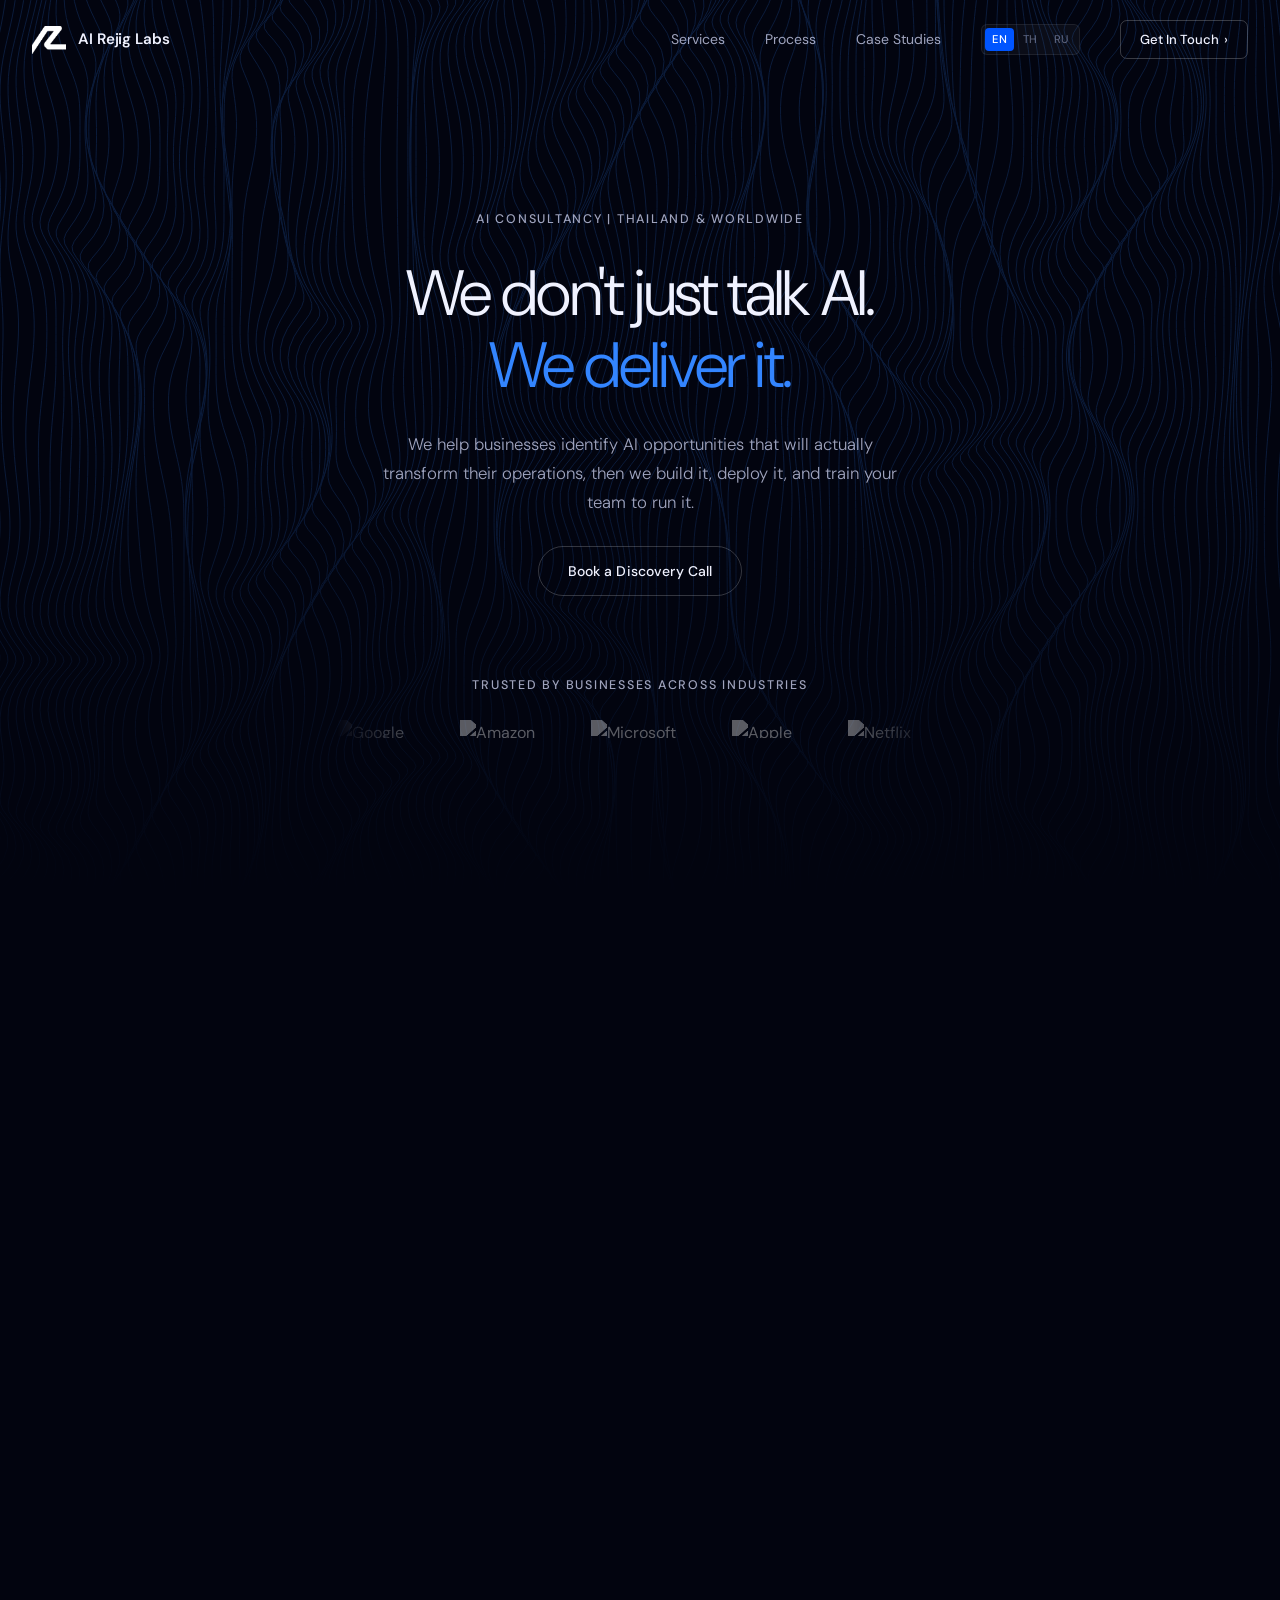
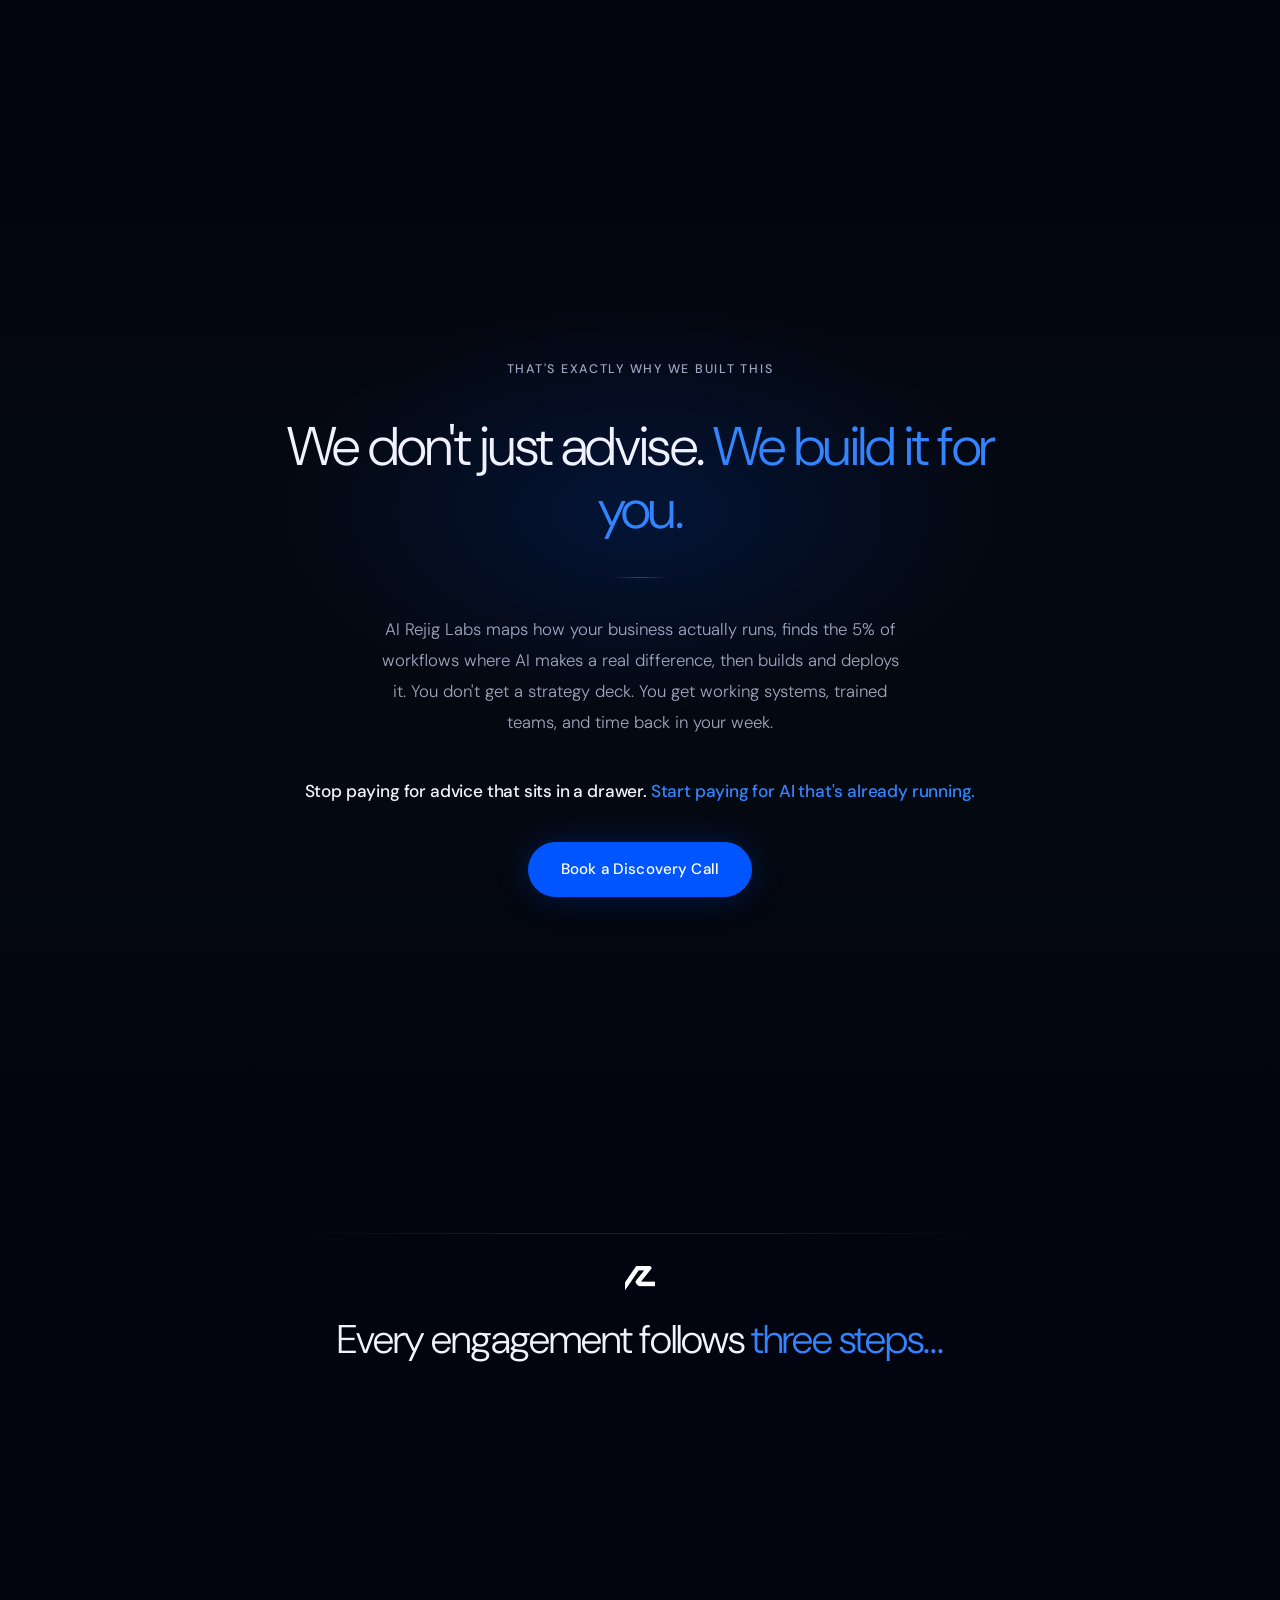
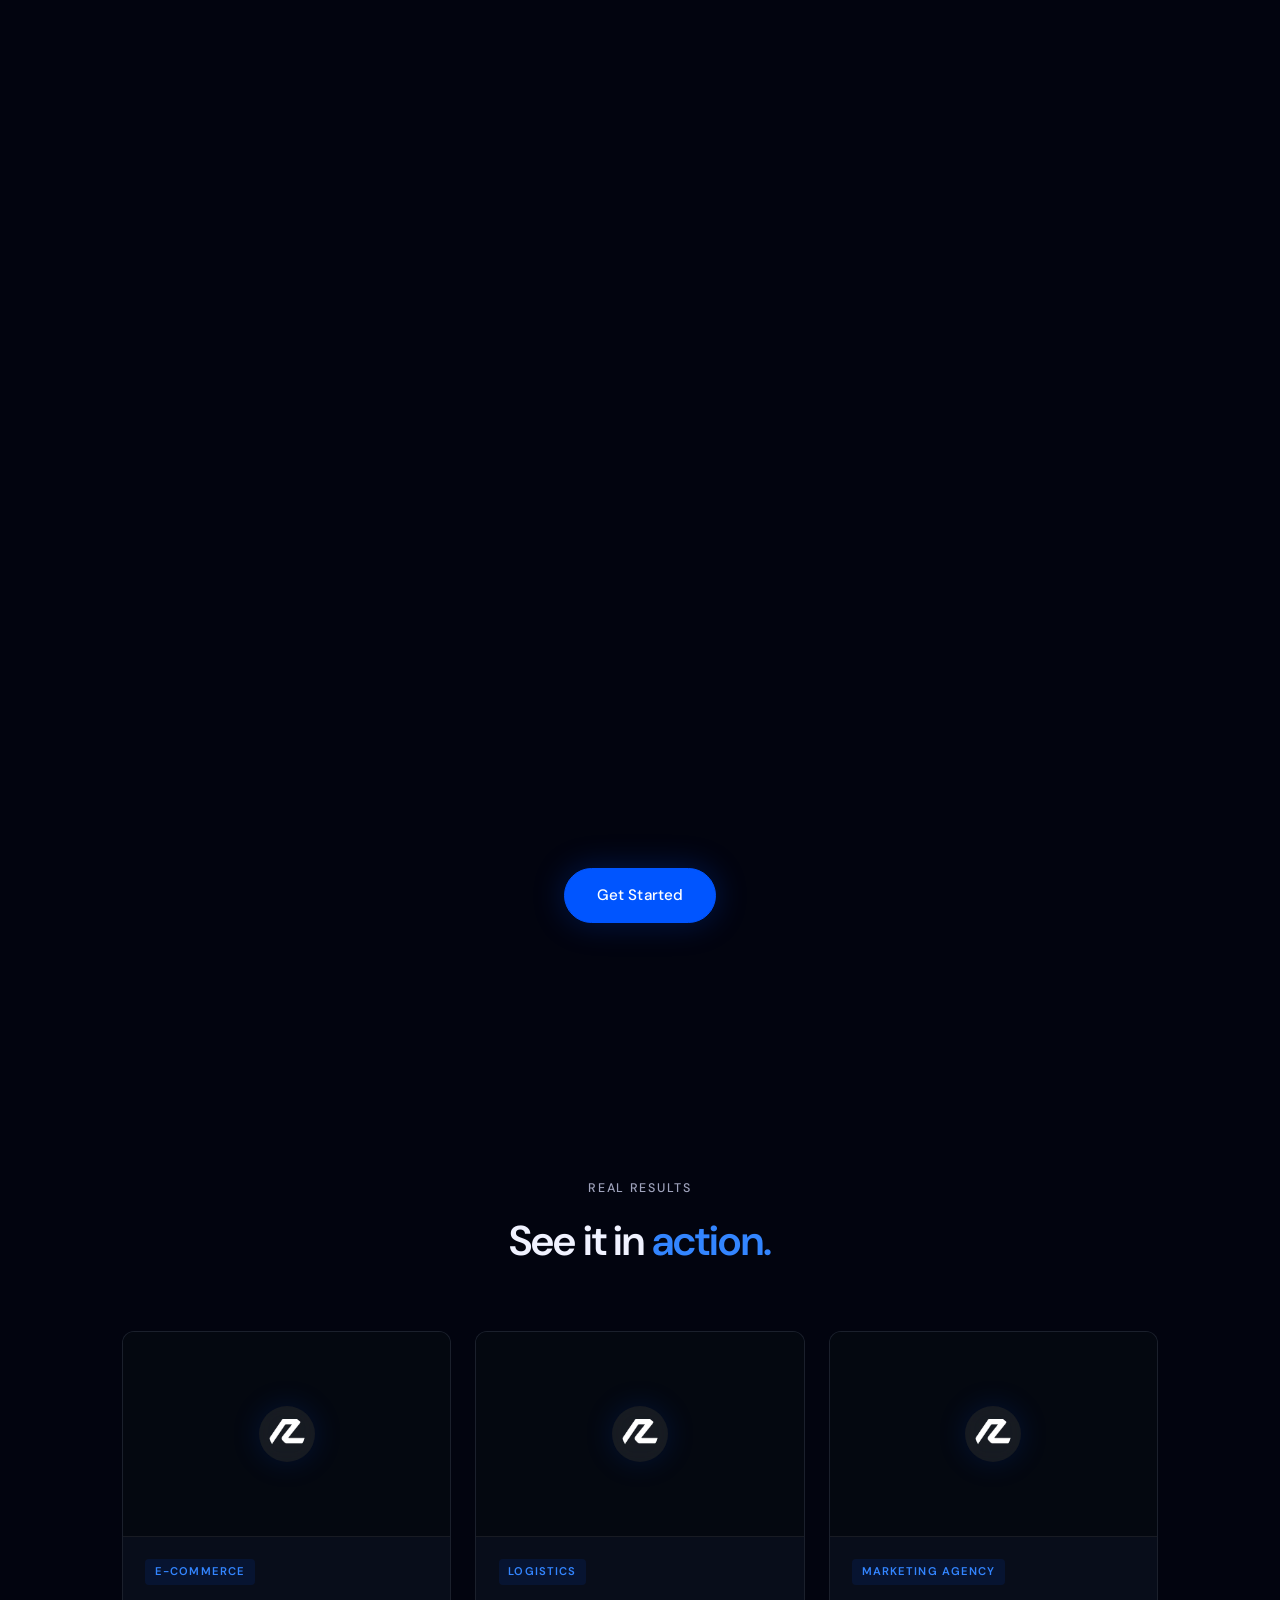
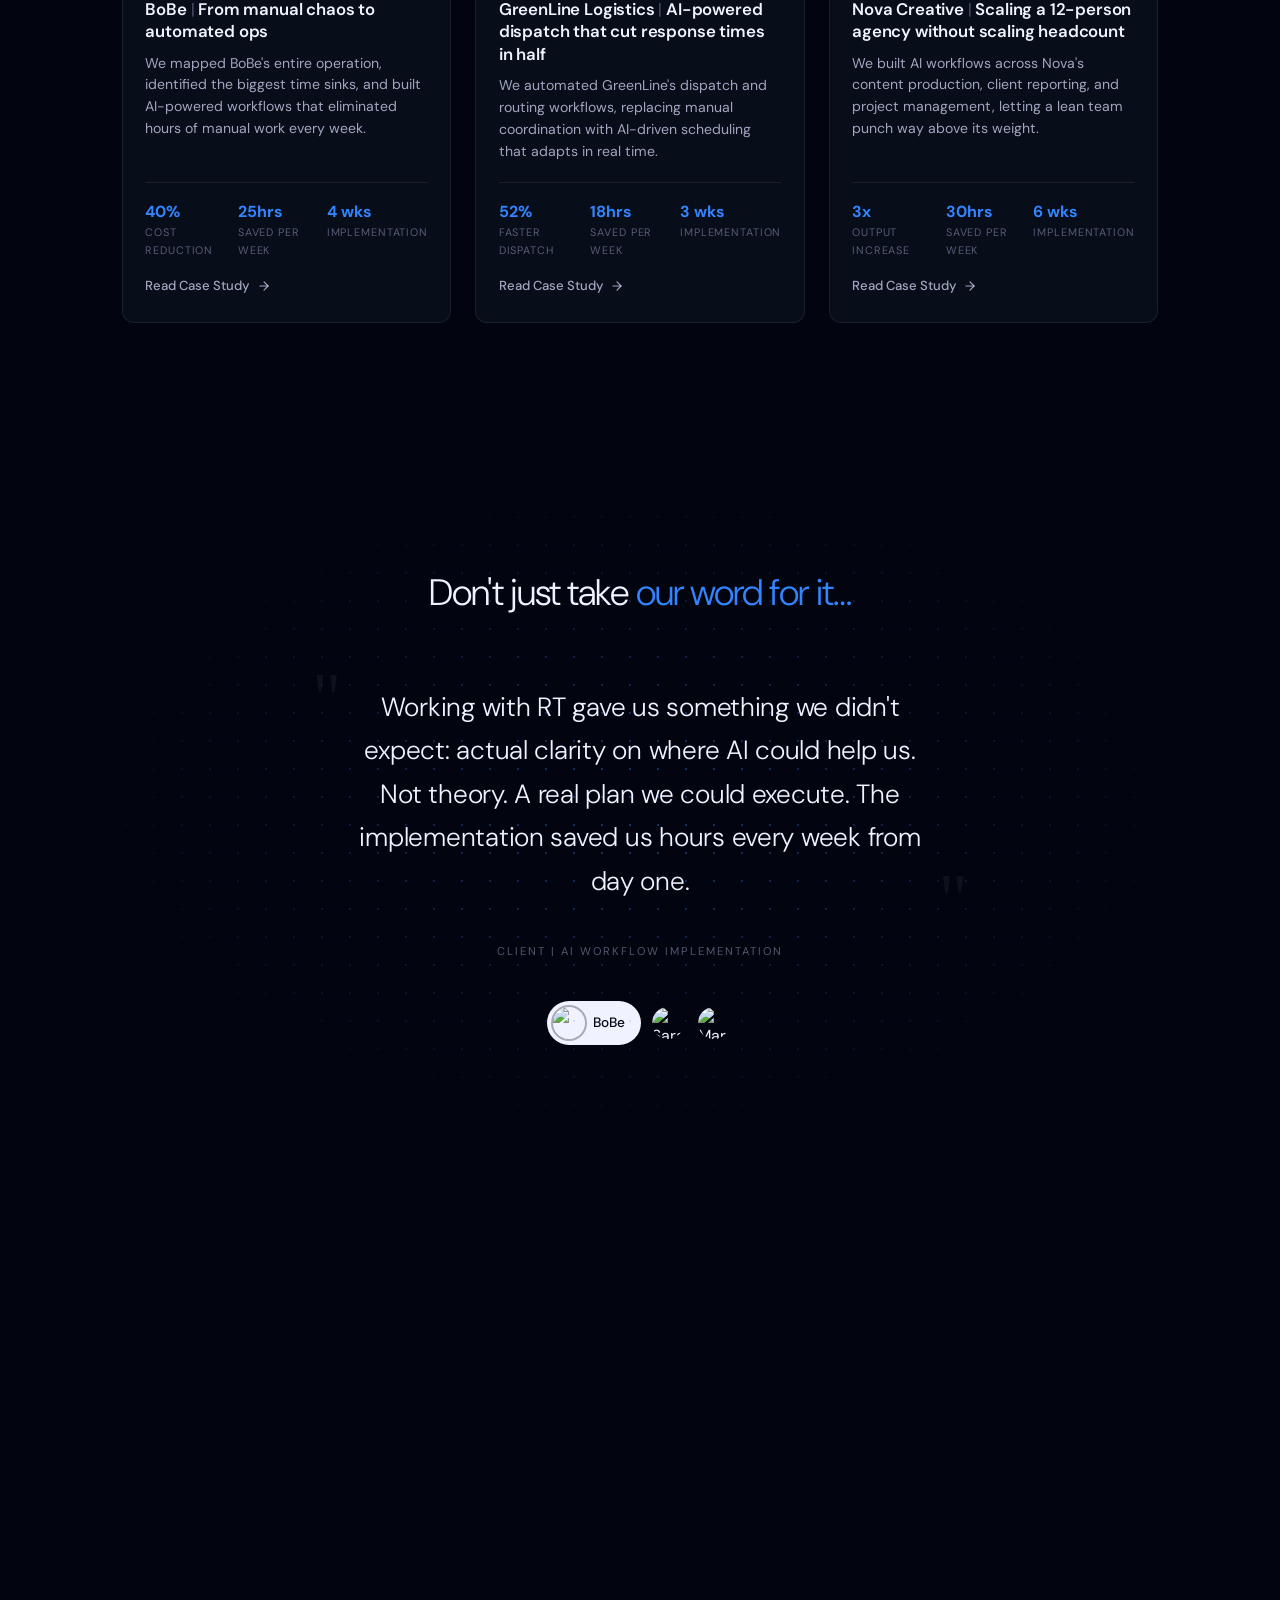
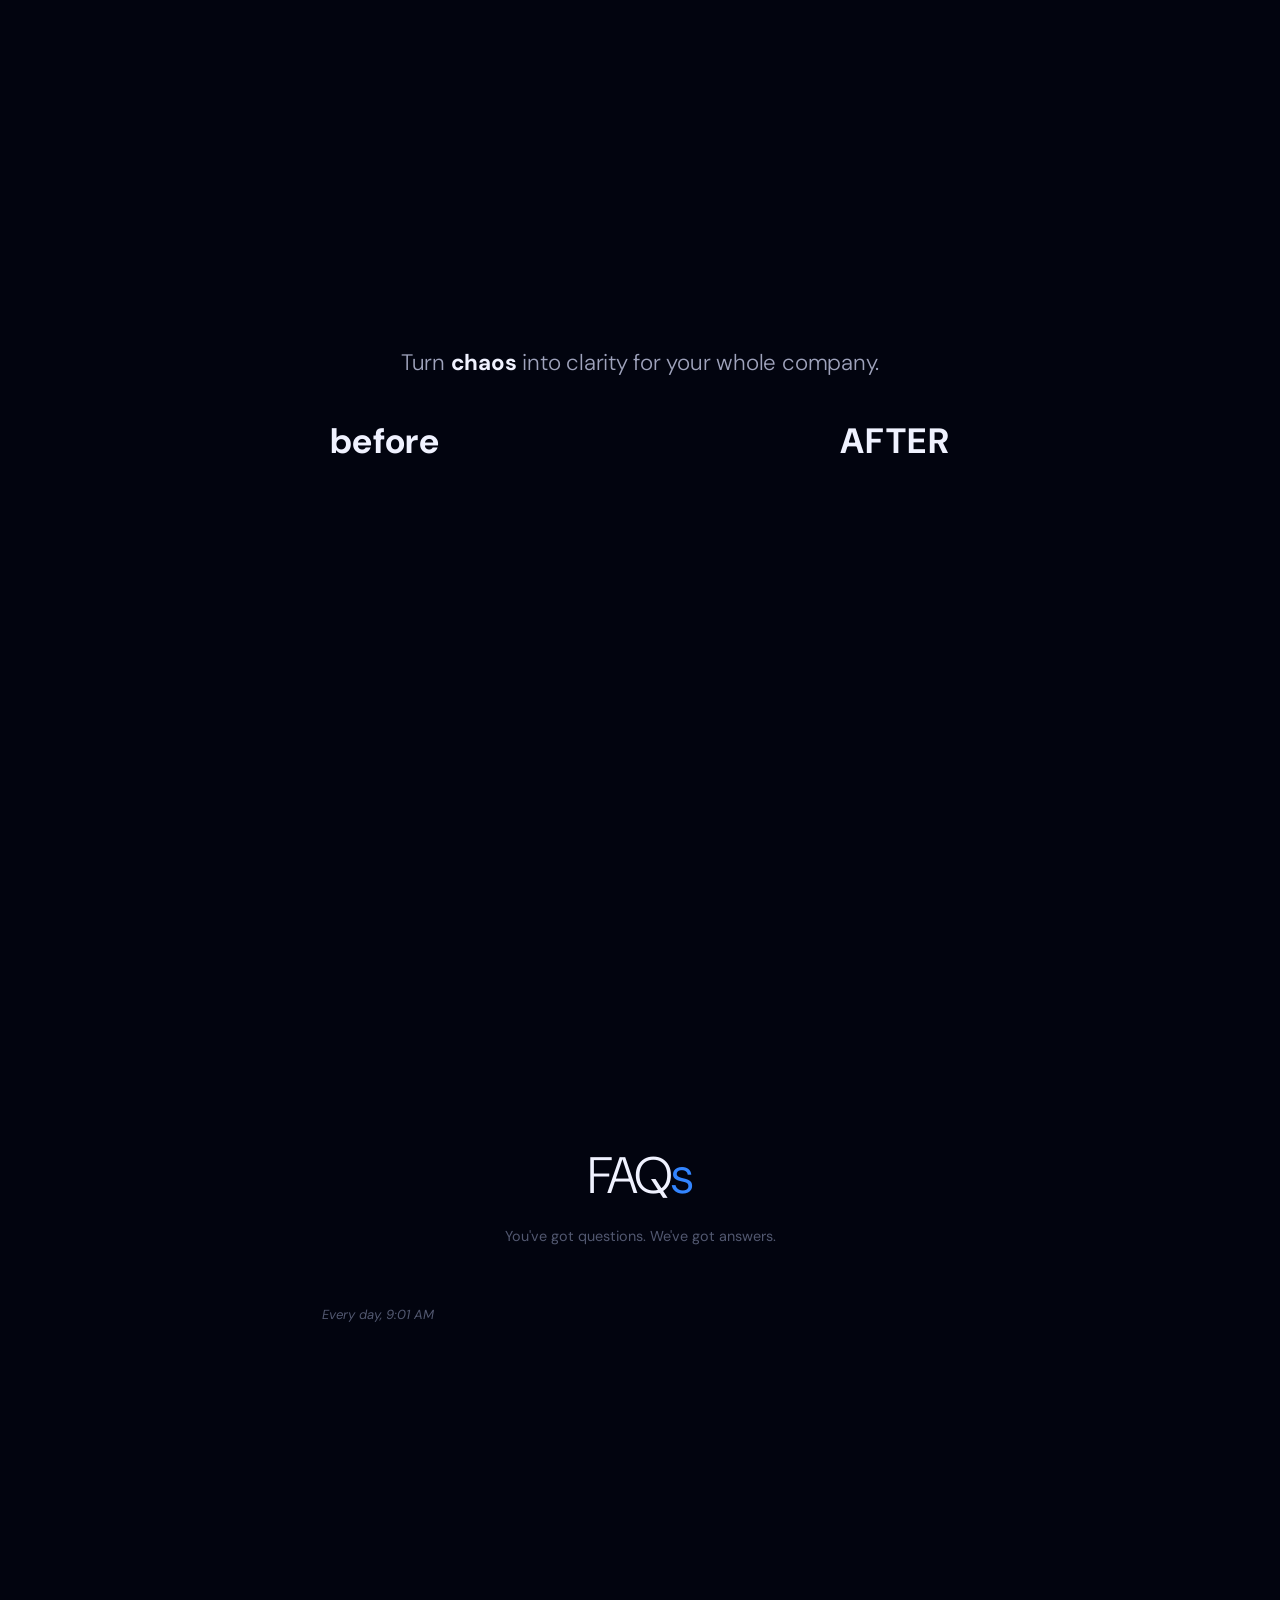
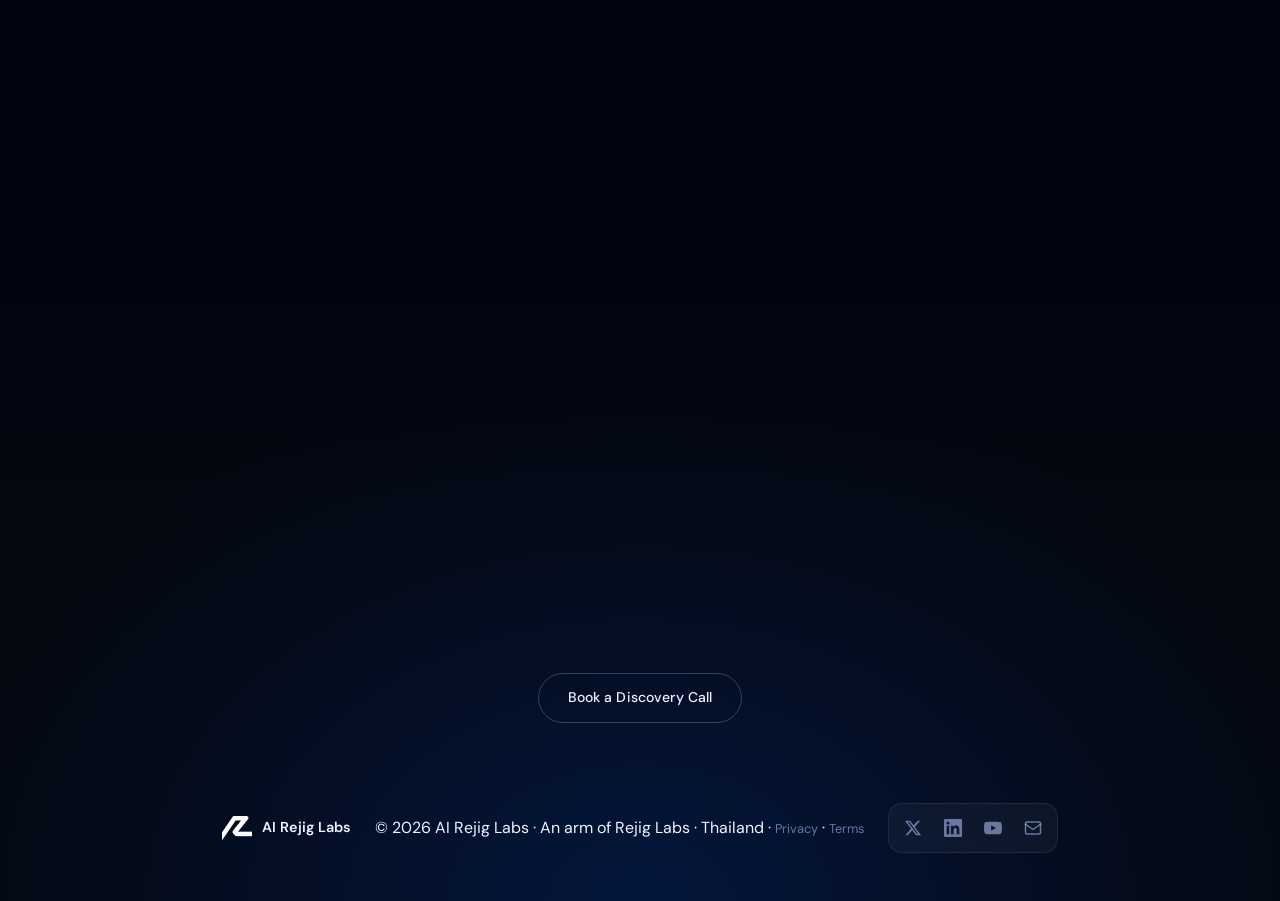
==== commit 249ec6c8: "Add files via upload" ====
--- a/index.html
+++ b/index.html
@@ -5,6 +5,25 @@
   <meta name="viewport" content="width=device-width, initial-scale=1.0">
   <title>AI Rejig Labs | AI That Actually Moves the Needle</title>
   <meta name="description" content="AI Rejig Labs finds where AI saves your business real time and real money, then builds it, implements it, and trains your team to run it.">
+  <meta name="google-site-verification" content="oXgVH8yJXnTQEVj9xYjz8zJEQXon1G7DBuaLXqiKrYQ">
+
+  <!-- Google Analytics 4 -->
+  <script async src="https://www.googletagmanager.com/gtag/js?id=G-1BB5D5KCXM"></script>
+  <script>
+    window.dataLayer = window.dataLayer || [];
+    function gtag(){dataLayer.push(arguments);}
+    gtag('js', new Date());
+    gtag('config', 'G-1BB5D5KCXM');
+  </script>
+
+  <!-- Microsoft Clarity -->
+  <script type="text/javascript">
+    (function(c,l,a,r,i,t,y){
+        c[a]=c[a]||function(){(c[a].q=c[a].q||[]).push(arguments)};
+        t=l.createElement(r);t.async=1;t.src="https://www.clarity.ms/tag/"+i;
+        y=l.getElementsByTagName(r)[0];y.parentNode.insertBefore(t,y);
+    })(window, document, "clarity", "script", "w91b1gltmo");
+  </script>
 
   <meta property="og:title" content="AI Rejig Labs | AI That Actually Moves the Needle">
   <meta property="og:description" content="AI Rejig Labs finds where AI saves your business real time and real money, then builds it, implements it, and trains your team to run it.">
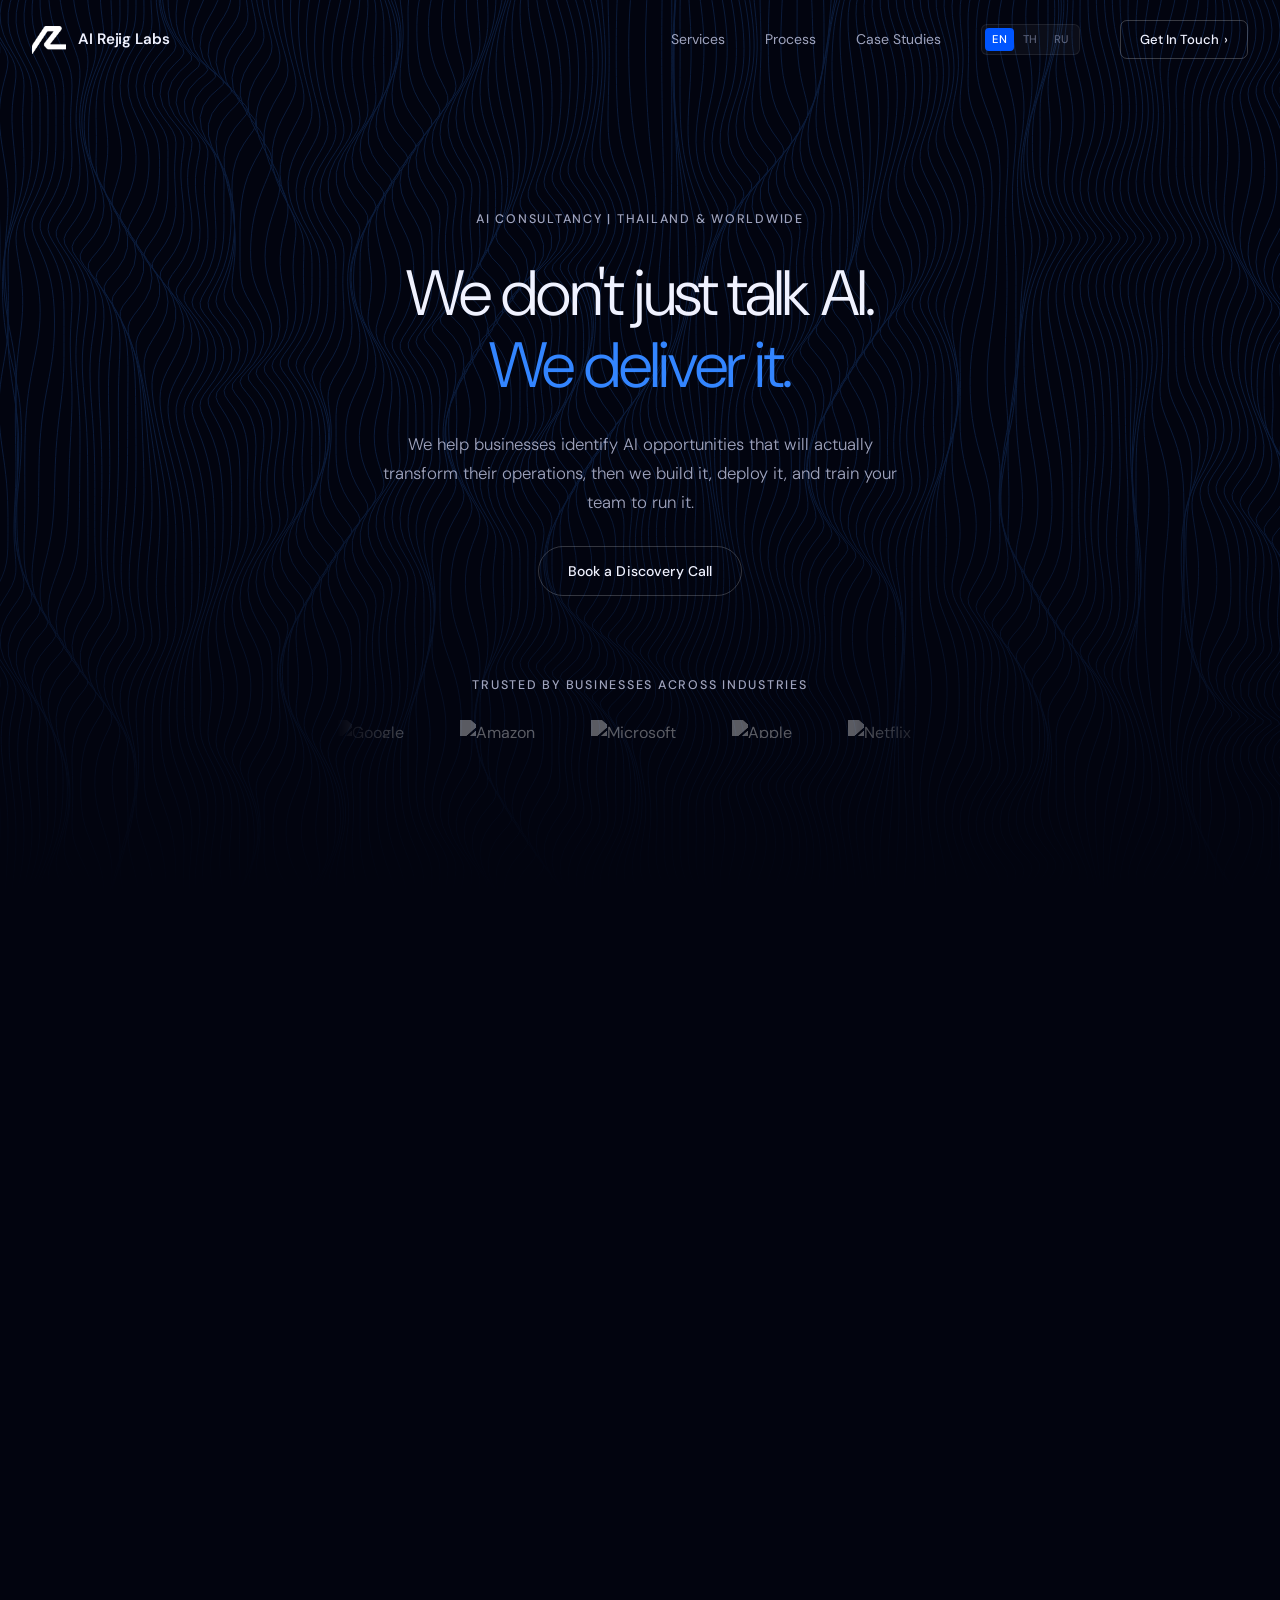
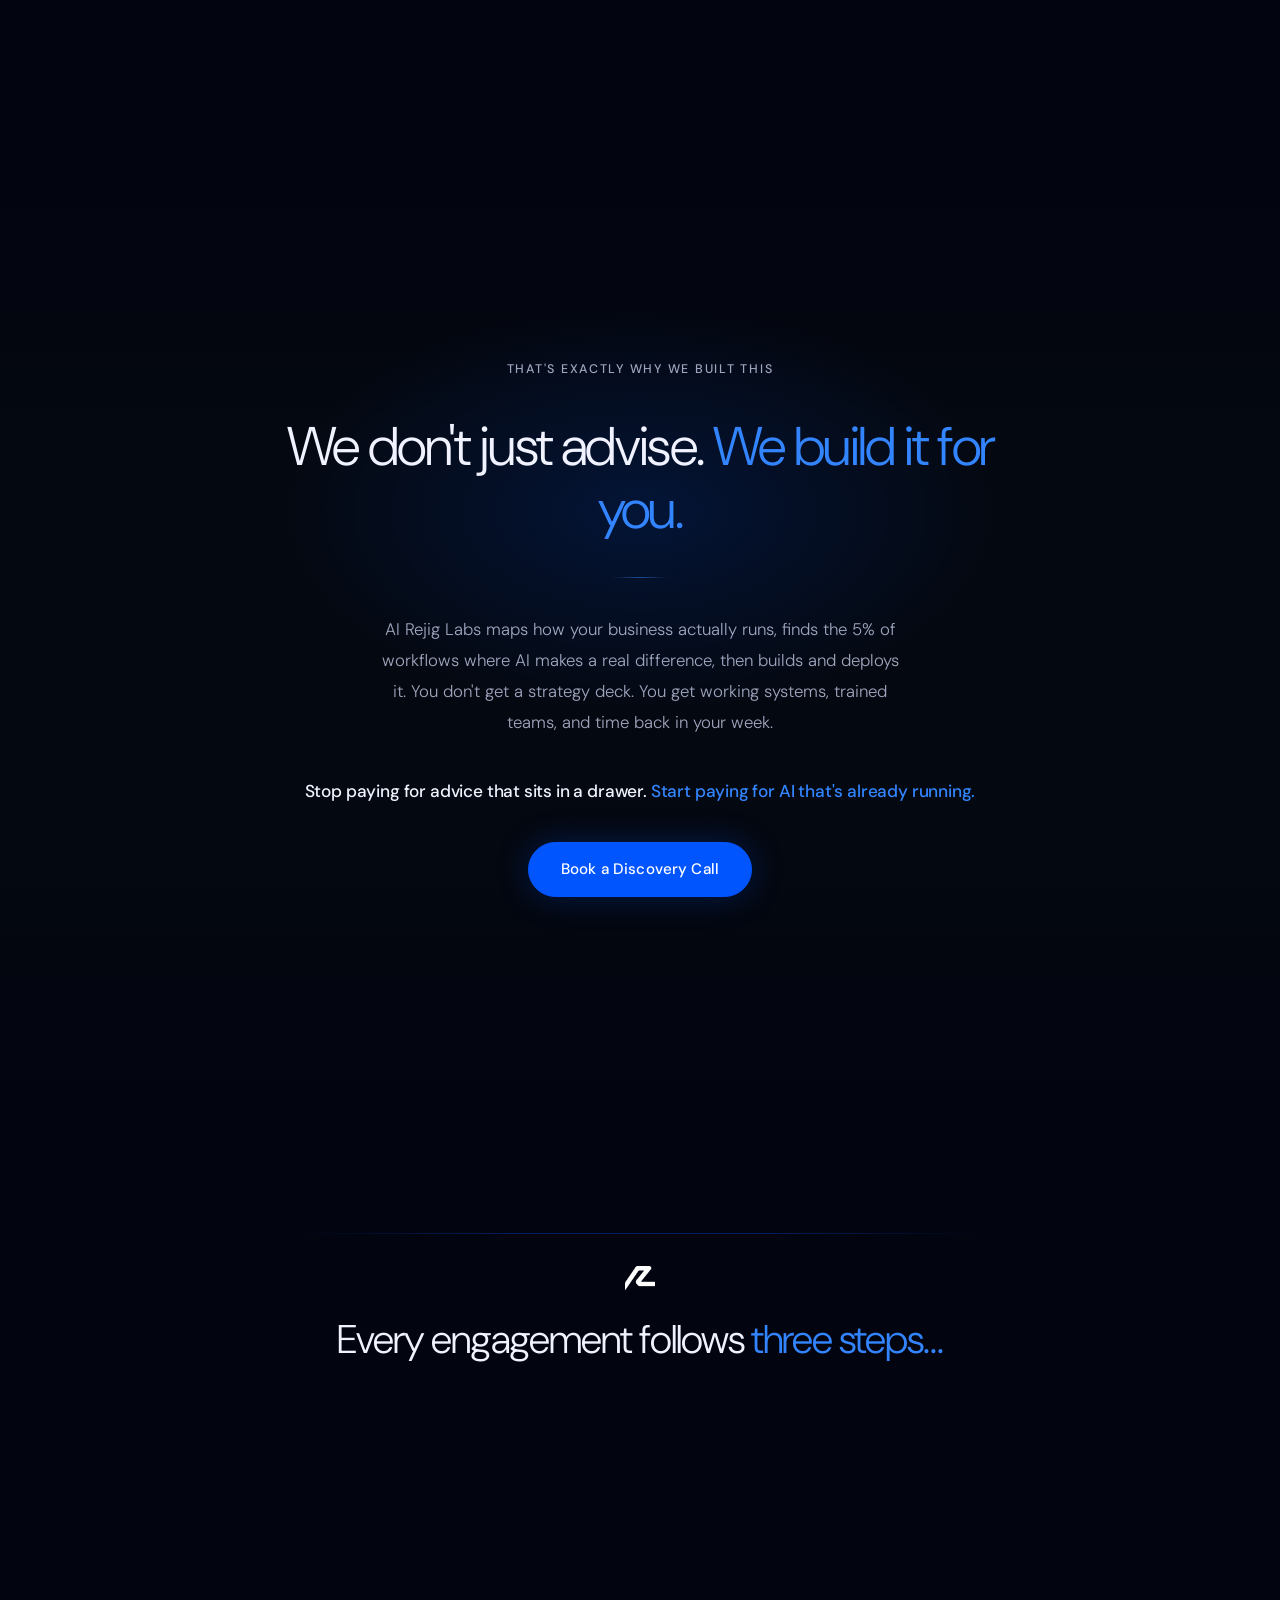
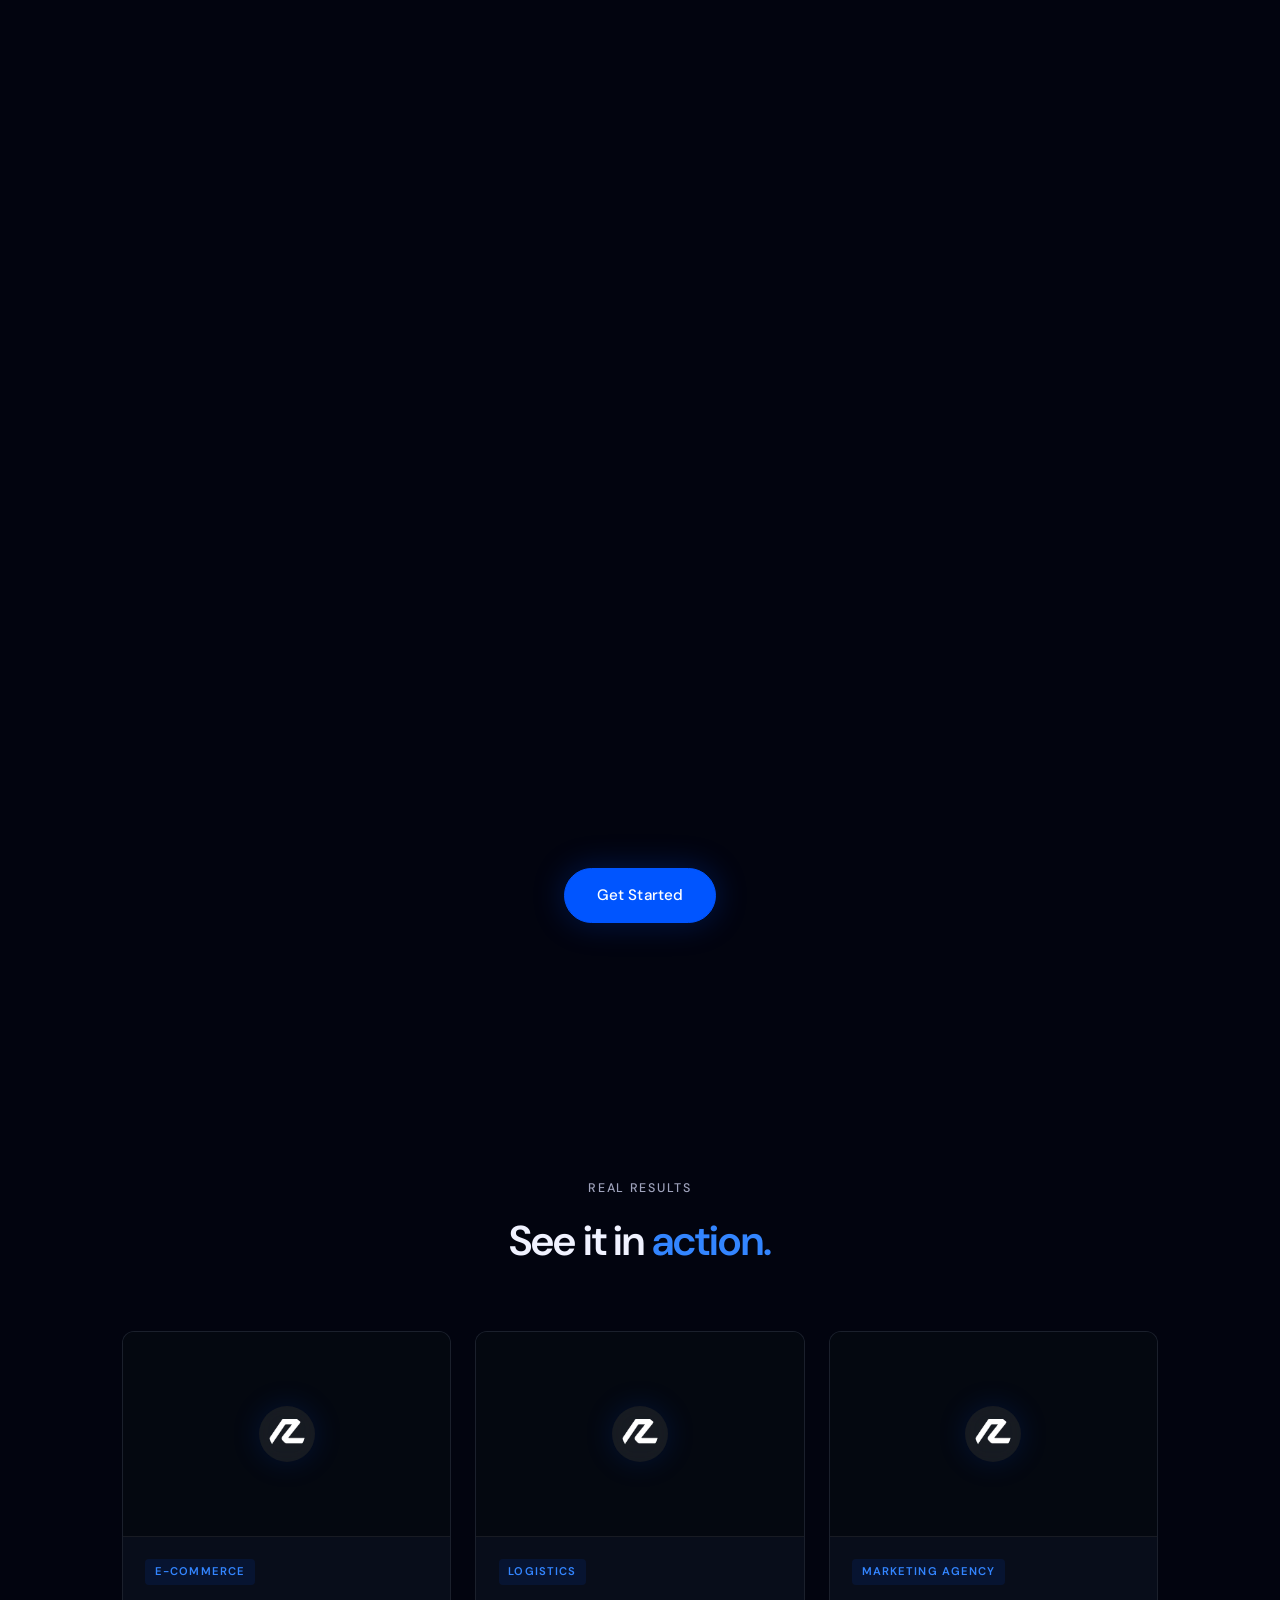
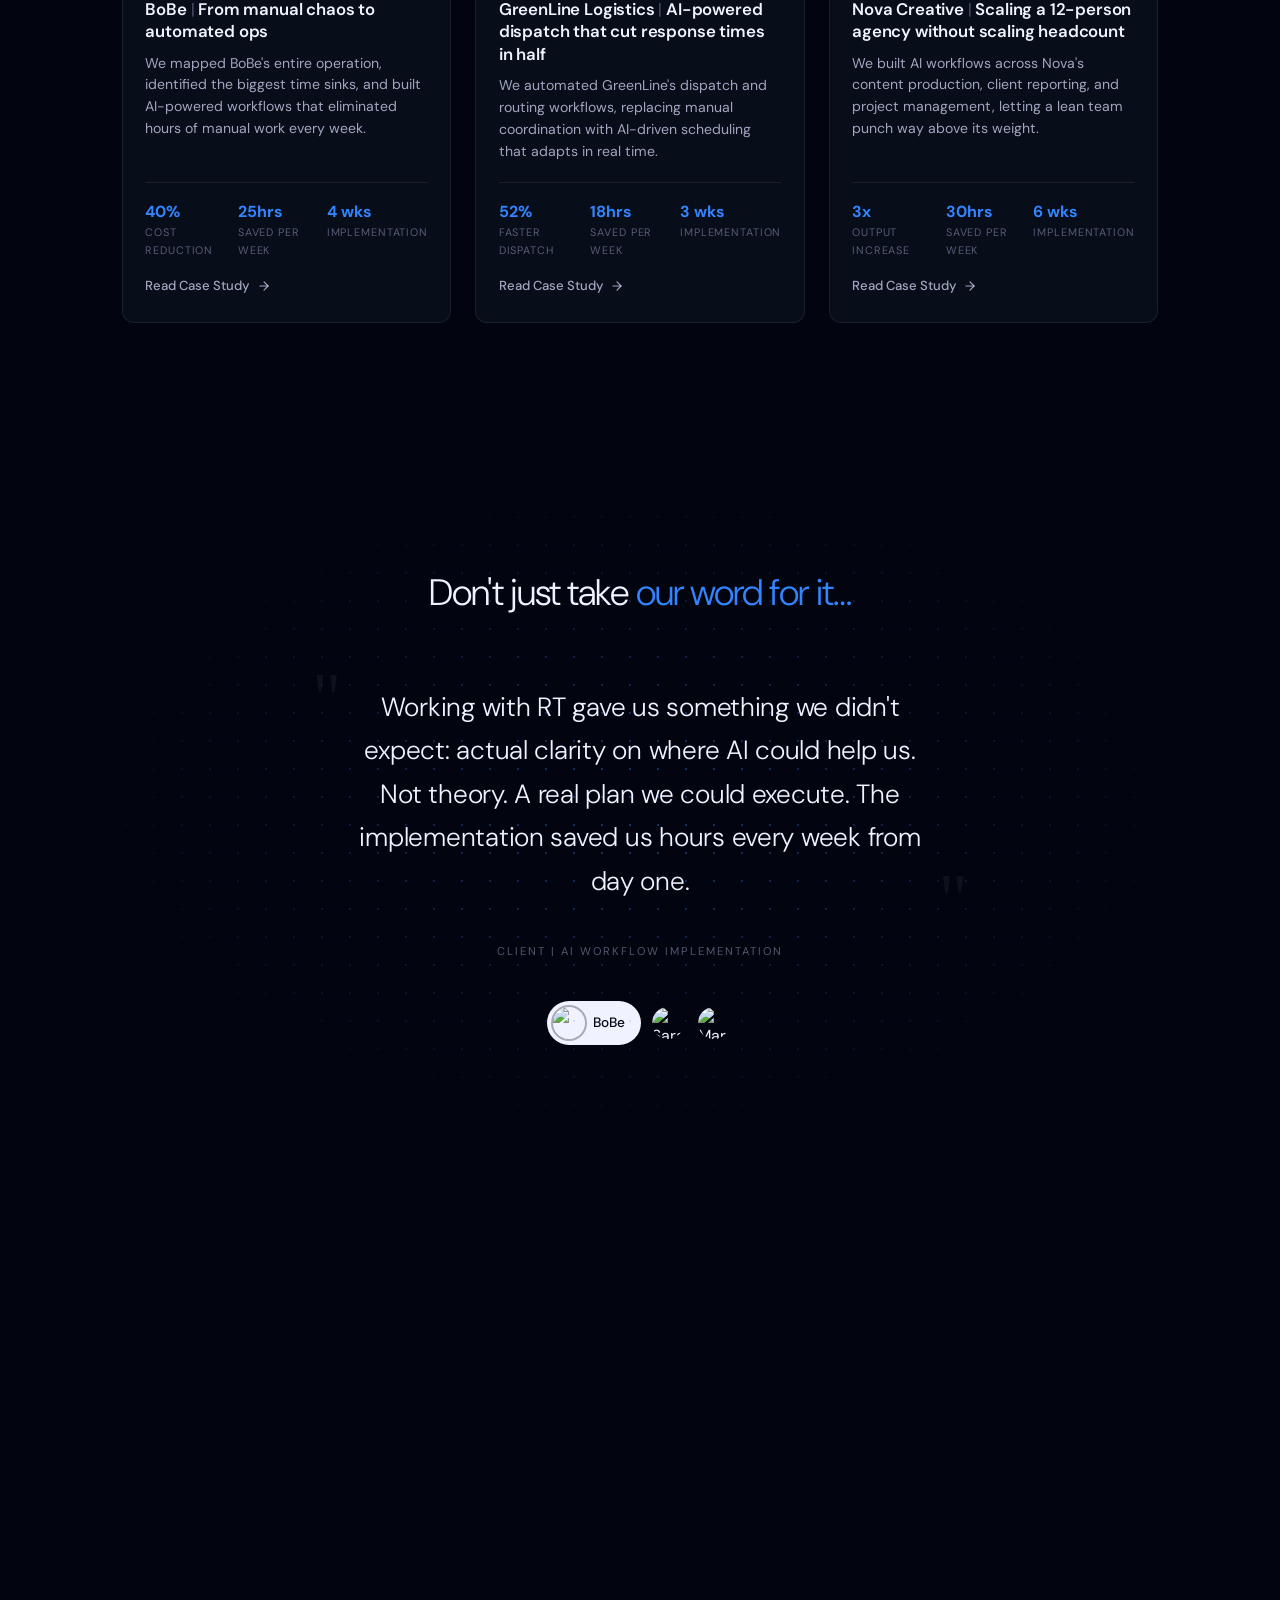
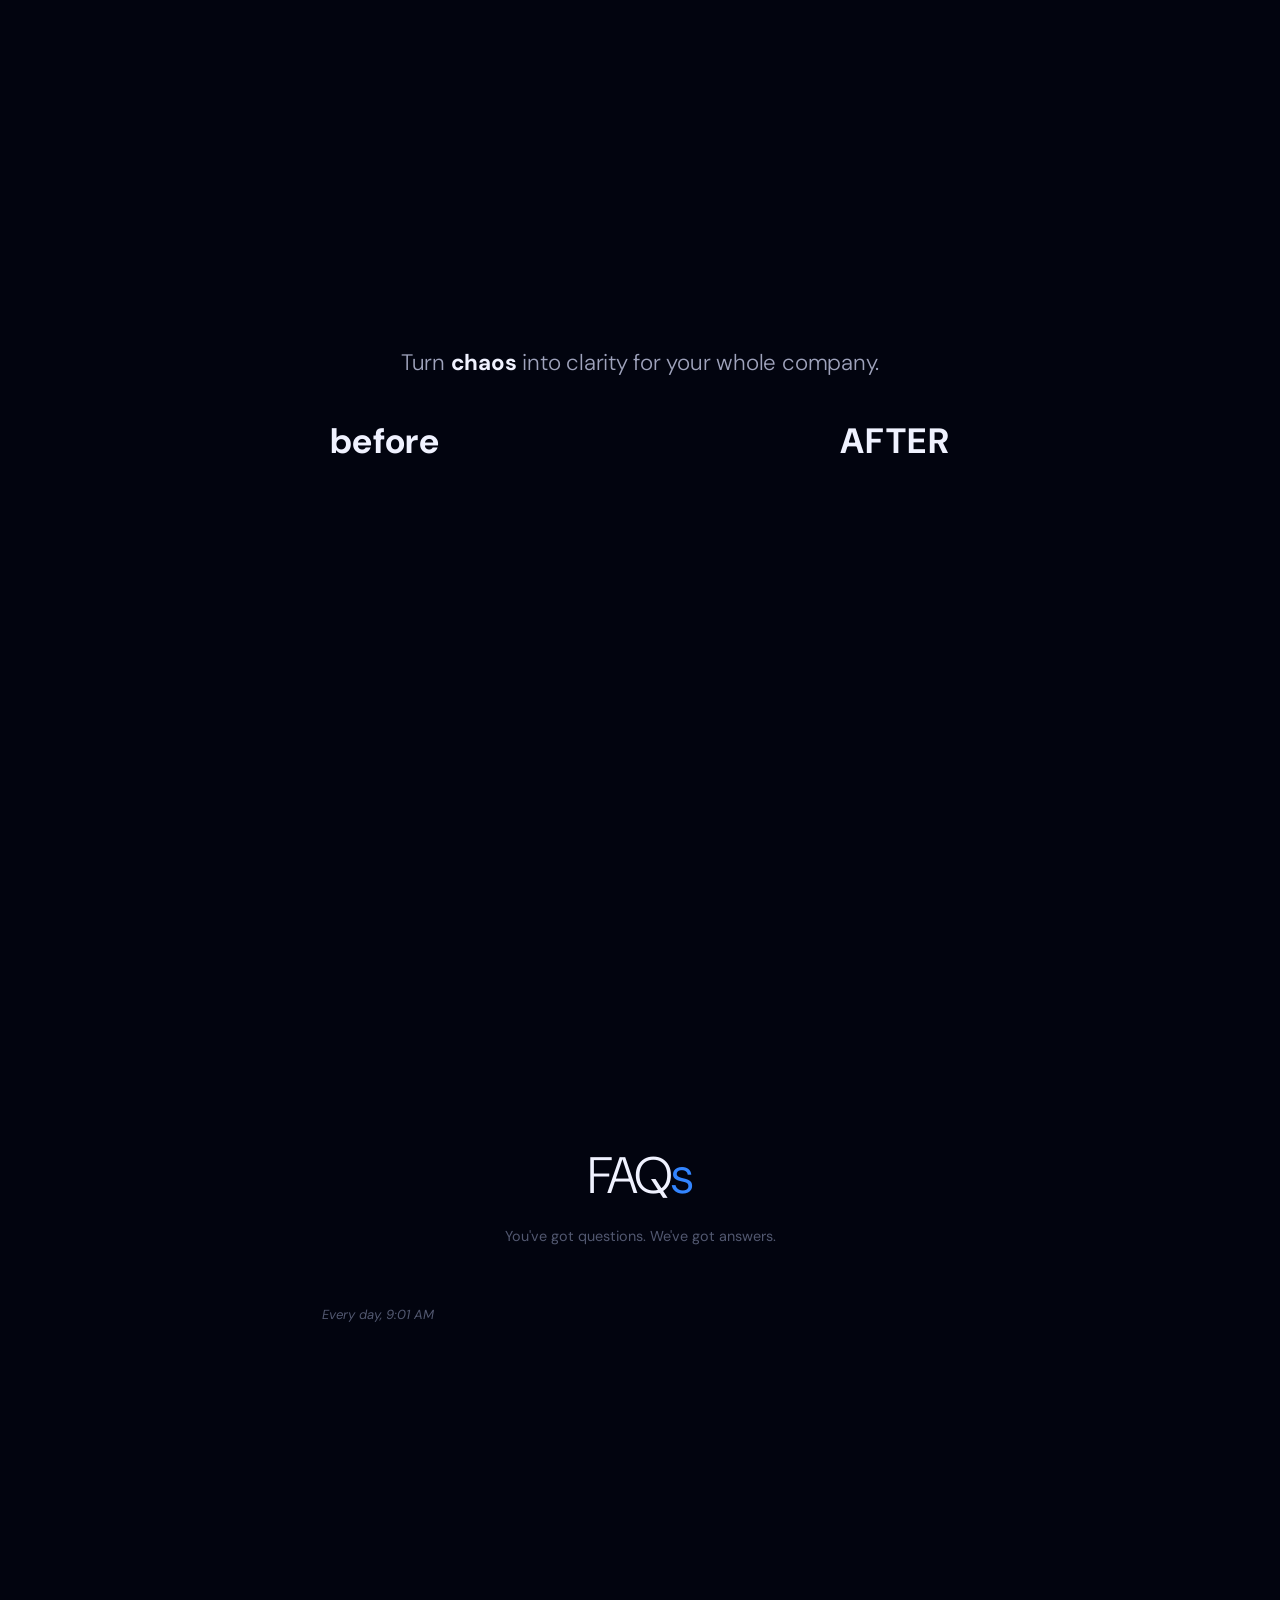
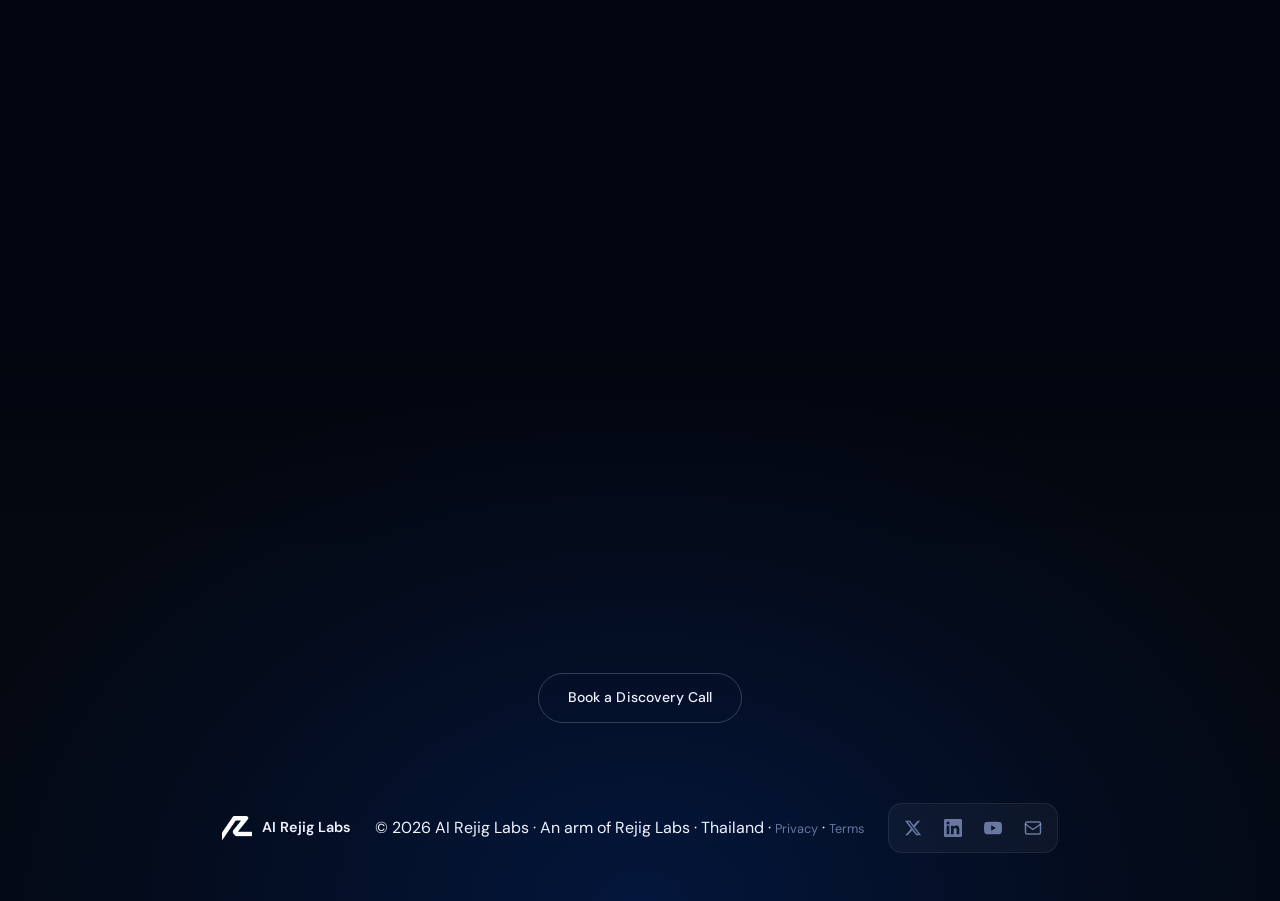
==== commit 7c8b0592: "Improve mobile performance: defer GSAP, non-blocking fonts, optimised logo - Move GSAP + ScrollTrigg" ====
--- a/index.html
+++ b/index.html
@@ -37,10 +37,8 @@
 
   <link rel="preconnect" href="https://fonts.googleapis.com">
   <link rel="preconnect" href="https://fonts.gstatic.com" crossorigin>
-  <link href="https://fonts.googleapis.com/css2?family=DM+Sans:wght@300;400;500;600;700&family=Inter:wght@300;400;500&display=swap" rel="stylesheet">
-
-  <script src="https://cdnjs.cloudflare.com/ajax/libs/gsap/3.12.5/gsap.min.js"></script>
-  <script src="https://cdnjs.cloudflare.com/ajax/libs/gsap/3.12.5/ScrollTrigger.min.js"></script>
+  <link rel="preload" href="https://fonts.googleapis.com/css2?family=DM+Sans:wght@300;400;500;600;700&family=Inter:wght@300;400;500&display=swap" as="style" onload="this.onload=null;this.rel='stylesheet'">
+  <noscript><link href="https://fonts.googleapis.com/css2?family=DM+Sans:wght@300;400;500;600;700&family=Inter:wght@300;400;500&display=swap" rel="stylesheet"></noscript>
 
   <link rel="stylesheet" href="css/style.css">
 </head>
@@ -49,7 +47,7 @@
   <!-- NAV -->
   <nav class="nav" id="nav">
     <a href="#" class="nav__logo">
-      <img src="assets/logo.png" class="nav__logomark" alt="RL">
+      <img src="assets/logo-sm.png" class="nav__logomark" alt="RL" width="32" height="26" fetchpriority="high">
       <span>AI Rejig Labs</span>
     </a>
     <div class="nav__links">
@@ -92,16 +90,16 @@
         <p class="eyebrow" data-i18n="hero_trusted">TRUSTED BY BUSINESSES ACROSS INDUSTRIES</p>
         <div class="trusted__track-wrap">
           <div class="trusted__track">
-            <img src="https://upload.wikimedia.org/wikipedia/commons/2/2f/Google_2015_logo.svg" alt="Google">
-            <img src="https://upload.wikimedia.org/wikipedia/commons/a/a9/Amazon_logo.svg" alt="Amazon">
-            <img src="https://upload.wikimedia.org/wikipedia/commons/9/96/Microsoft_logo_%282012%29.svg" alt="Microsoft">
-            <img src="https://upload.wikimedia.org/wikipedia/commons/f/fa/Apple_logo_black.svg" alt="Apple">
-            <img src="https://upload.wikimedia.org/wikipedia/commons/0/08/Netflix_2015_logo.svg" alt="Netflix">
-            <img src="https://upload.wikimedia.org/wikipedia/commons/2/2f/Google_2015_logo.svg" alt="Google">
-            <img src="https://upload.wikimedia.org/wikipedia/commons/a/a9/Amazon_logo.svg" alt="Amazon">
-            <img src="https://upload.wikimedia.org/wikipedia/commons/9/96/Microsoft_logo_%282012%29.svg" alt="Microsoft">
-            <img src="https://upload.wikimedia.org/wikipedia/commons/f/fa/Apple_logo_black.svg" alt="Apple">
-            <img src="https://upload.wikimedia.org/wikipedia/commons/0/08/Netflix_2015_logo.svg" alt="Netflix">
+            <img src="https://upload.wikimedia.org/wikipedia/commons/2/2f/Google_2015_logo.svg" alt="Google" loading="lazy">
+            <img src="https://upload.wikimedia.org/wikipedia/commons/a/a9/Amazon_logo.svg" alt="Amazon" loading="lazy">
+            <img src="https://upload.wikimedia.org/wikipedia/commons/9/96/Microsoft_logo_%282012%29.svg" alt="Microsoft" loading="lazy">
+            <img src="https://upload.wikimedia.org/wikipedia/commons/f/fa/Apple_logo_black.svg" alt="Apple" loading="lazy">
+            <img src="https://upload.wikimedia.org/wikipedia/commons/0/08/Netflix_2015_logo.svg" alt="Netflix" loading="lazy">
+            <img src="https://upload.wikimedia.org/wikipedia/commons/2/2f/Google_2015_logo.svg" alt="Google" loading="lazy">
+            <img src="https://upload.wikimedia.org/wikipedia/commons/a/a9/Amazon_logo.svg" alt="Amazon" loading="lazy">
+            <img src="https://upload.wikimedia.org/wikipedia/commons/9/96/Microsoft_logo_%282012%29.svg" alt="Microsoft" loading="lazy">
+            <img src="https://upload.wikimedia.org/wikipedia/commons/f/fa/Apple_logo_black.svg" alt="Apple" loading="lazy">
+            <img src="https://upload.wikimedia.org/wikipedia/commons/0/08/Netflix_2015_logo.svg" alt="Netflix" loading="lazy">
           </div>
         </div>
       </div>
@@ -136,7 +134,7 @@
     <section class="process" id="process">
       <div class="process__top-line"></div>
       <div class="process__header">
-        <img src="assets/logo.png" class="process__logo" alt="RL">
+        <img src="assets/logo-sm.png" class="process__logo" alt="RL" width="60" height="49" loading="lazy">
         <h2 data-i18n-html="process_h2">Every engagement follows <em class="accent">three steps…</em></h2>
       </div>
 
@@ -234,15 +232,15 @@
         <!-- Avatars -->
         <div class="tst__avatars" id="tstAvatars">
           <button class="tst__avatar-btn active" data-tst-index="0">
-            <img src="https://images.unsplash.com/photo-1560250097-0b93528c311a?w=100&h=100&fit=crop&crop=face" alt="BoBe">
+            <img src="https://images.unsplash.com/photo-1560250097-0b93528c311a?w=100&h=100&fit=crop&crop=face" alt="BoBe" loading="lazy">
             <span class="tst__name">BoBe</span>
           </button>
           <button class="tst__avatar-btn" data-tst-index="1">
-            <img src="https://images.unsplash.com/photo-1573496359142-b8d87734a5a2?w=100&h=100&fit=crop&crop=face" alt="Sarah Chen">
+            <img src="https://images.unsplash.com/photo-1573496359142-b8d87734a5a2?w=100&h=100&fit=crop&crop=face" alt="Sarah Chen" loading="lazy">
             <span class="tst__name">Sarah Chen</span>
           </button>
           <button class="tst__avatar-btn" data-tst-index="2">
-            <img src="https://images.unsplash.com/photo-1507003211169-0a1dd7228f2d?w=100&h=100&fit=crop&crop=face" alt="Marcus Johnson">
+            <img src="https://images.unsplash.com/photo-1507003211169-0a1dd7228f2d?w=100&h=100&fit=crop&crop=face" alt="Marcus Johnson" loading="lazy">
             <span class="tst__name">Marcus Johnson</span>
           </button>
         </div>
@@ -393,7 +391,7 @@
       </div>
       <div class="footer__inner">
         <div class="footer__brand">
-          <img src="assets/logo.png" alt="AI Rejig Labs" class="footer__logo">
+          <img src="assets/logo-sm.png" alt="AI Rejig Labs" class="footer__logo" width="40" height="33" loading="lazy">
           <span>AI Rejig Labs</span>
         </div>
         <p>© 2026 AI Rejig Labs · An arm of Rejig Labs · Thailand · <a href="privacy.html">Privacy</a> · <a href="terms.html">Terms</a></p>
@@ -414,6 +412,8 @@
     </div>
   </footer>
 
+  <script src="https://cdnjs.cloudflare.com/ajax/libs/gsap/3.12.5/gsap.min.js"></script>
+  <script src="https://cdnjs.cloudflare.com/ajax/libs/gsap/3.12.5/ScrollTrigger.min.js"></script>
   <script src="js/waves.js"></script>
   <script src="js/case-studies.js"></script>
   <script src="js/i18n.js"></script>
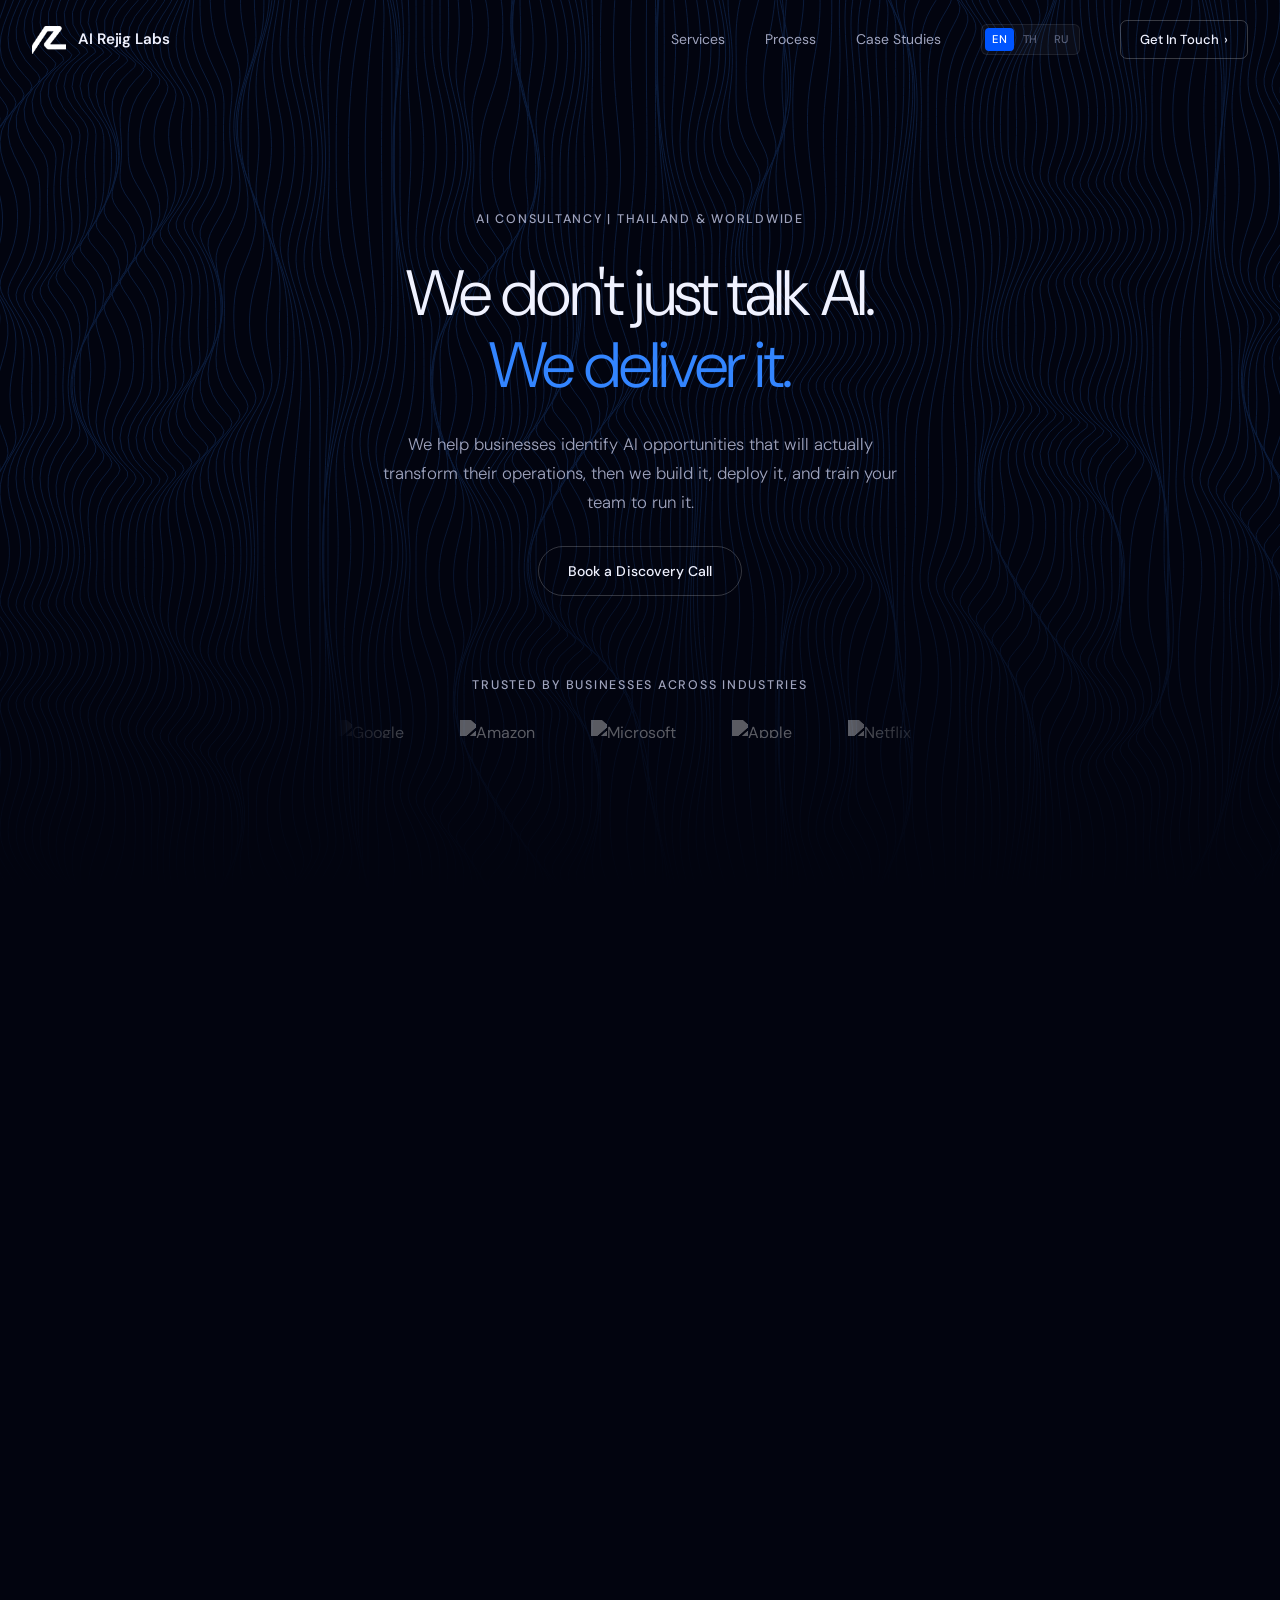
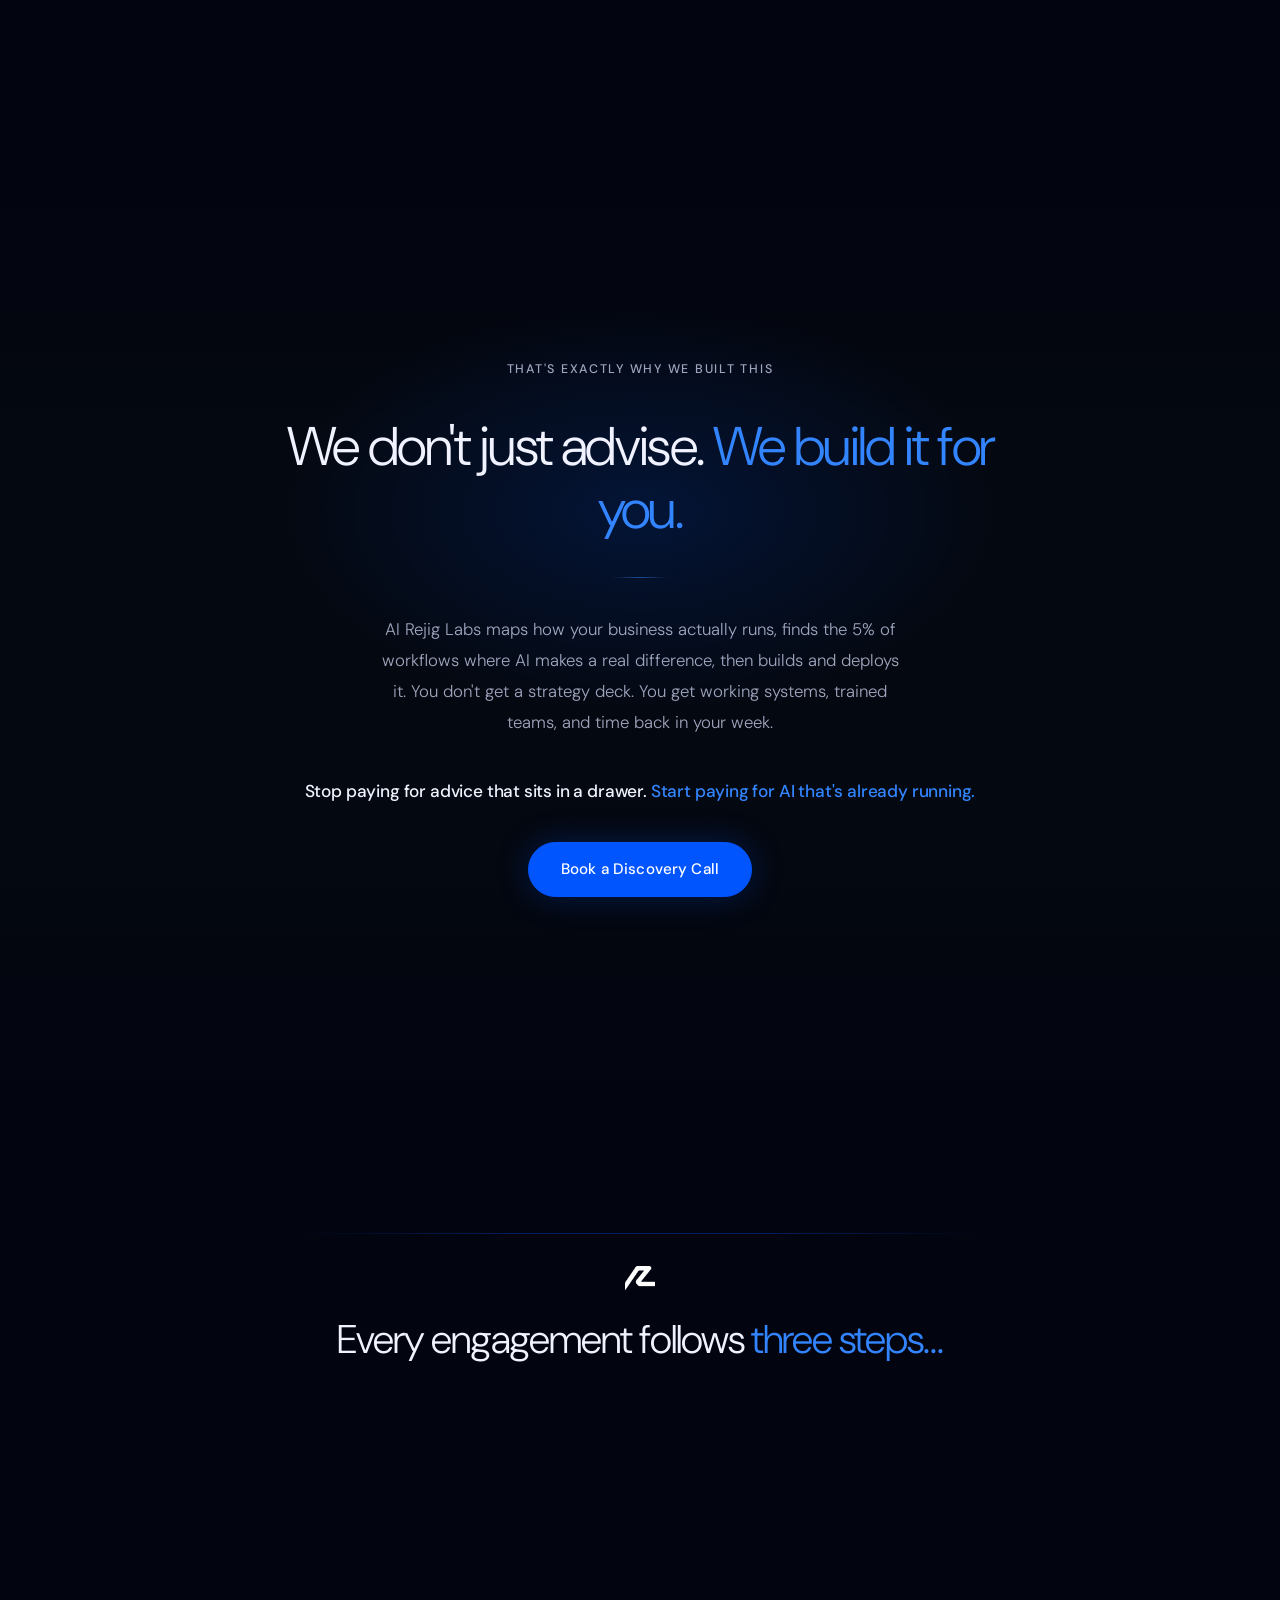
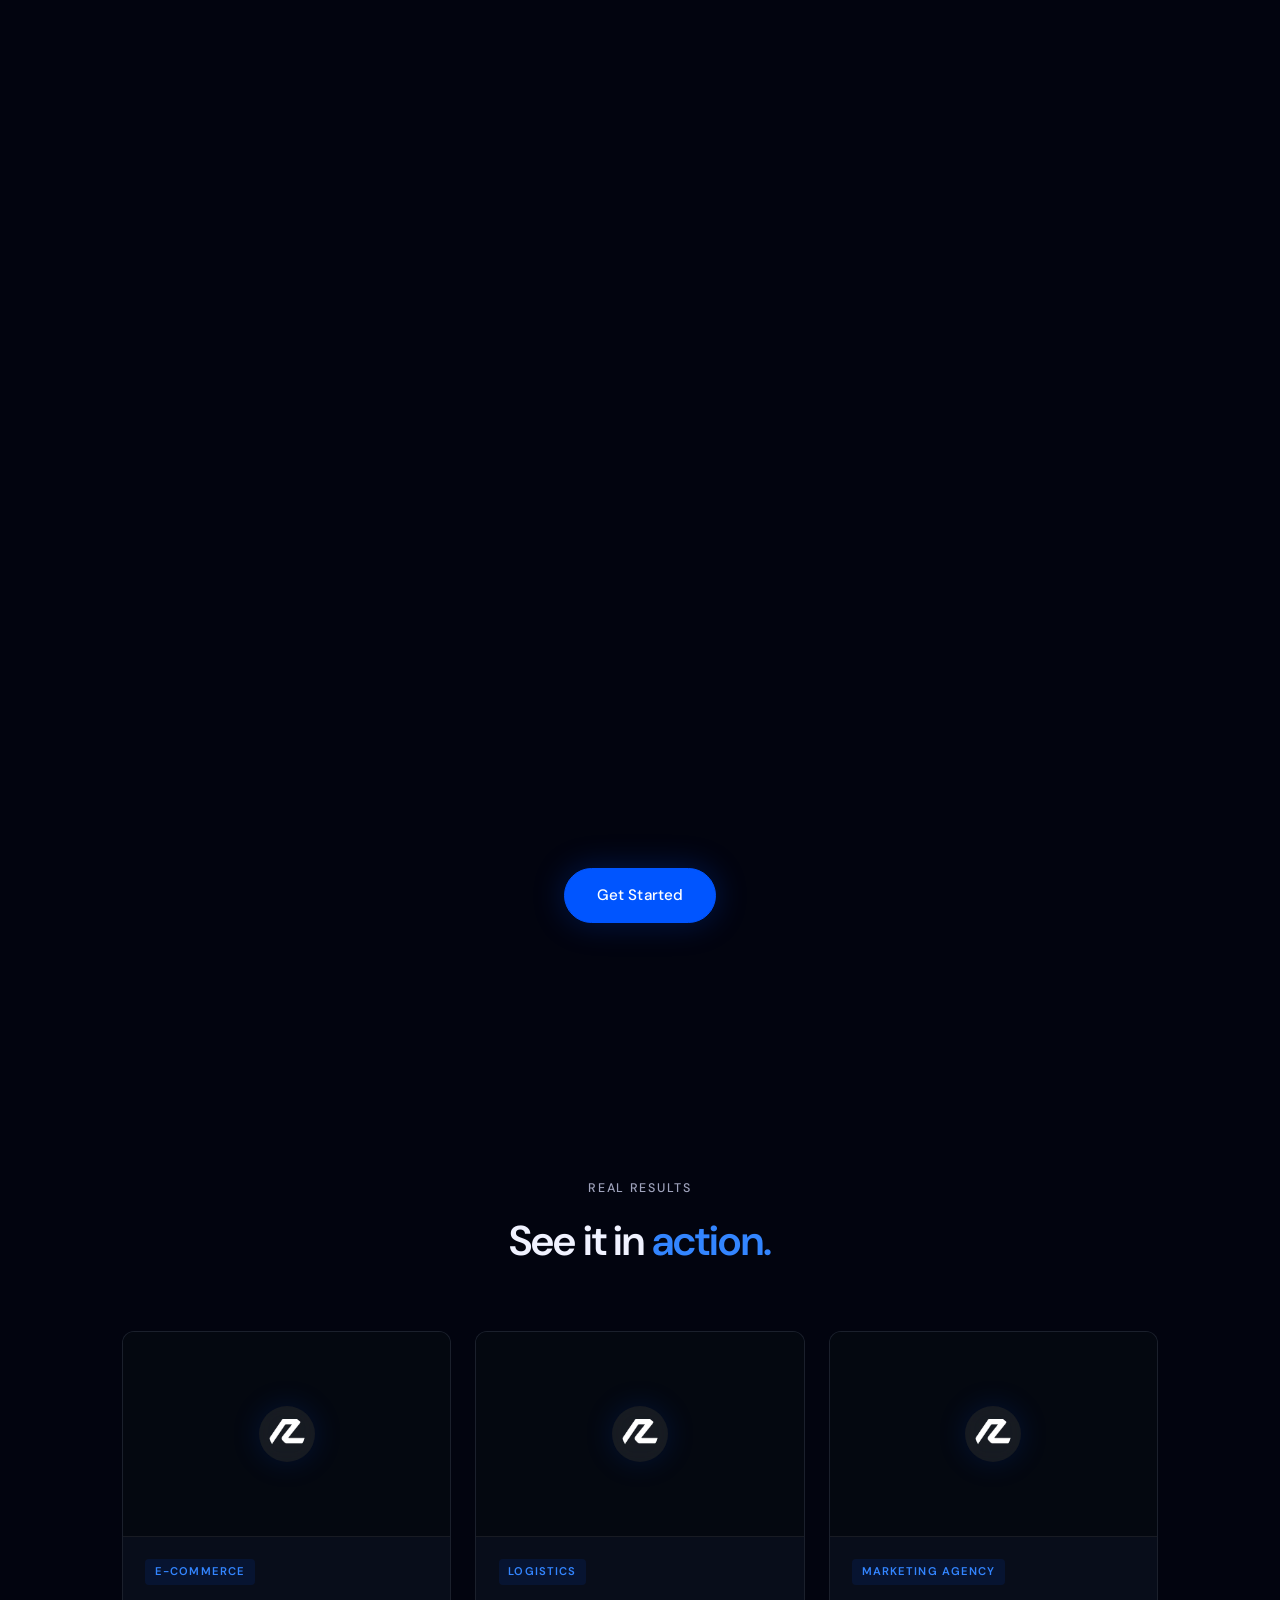
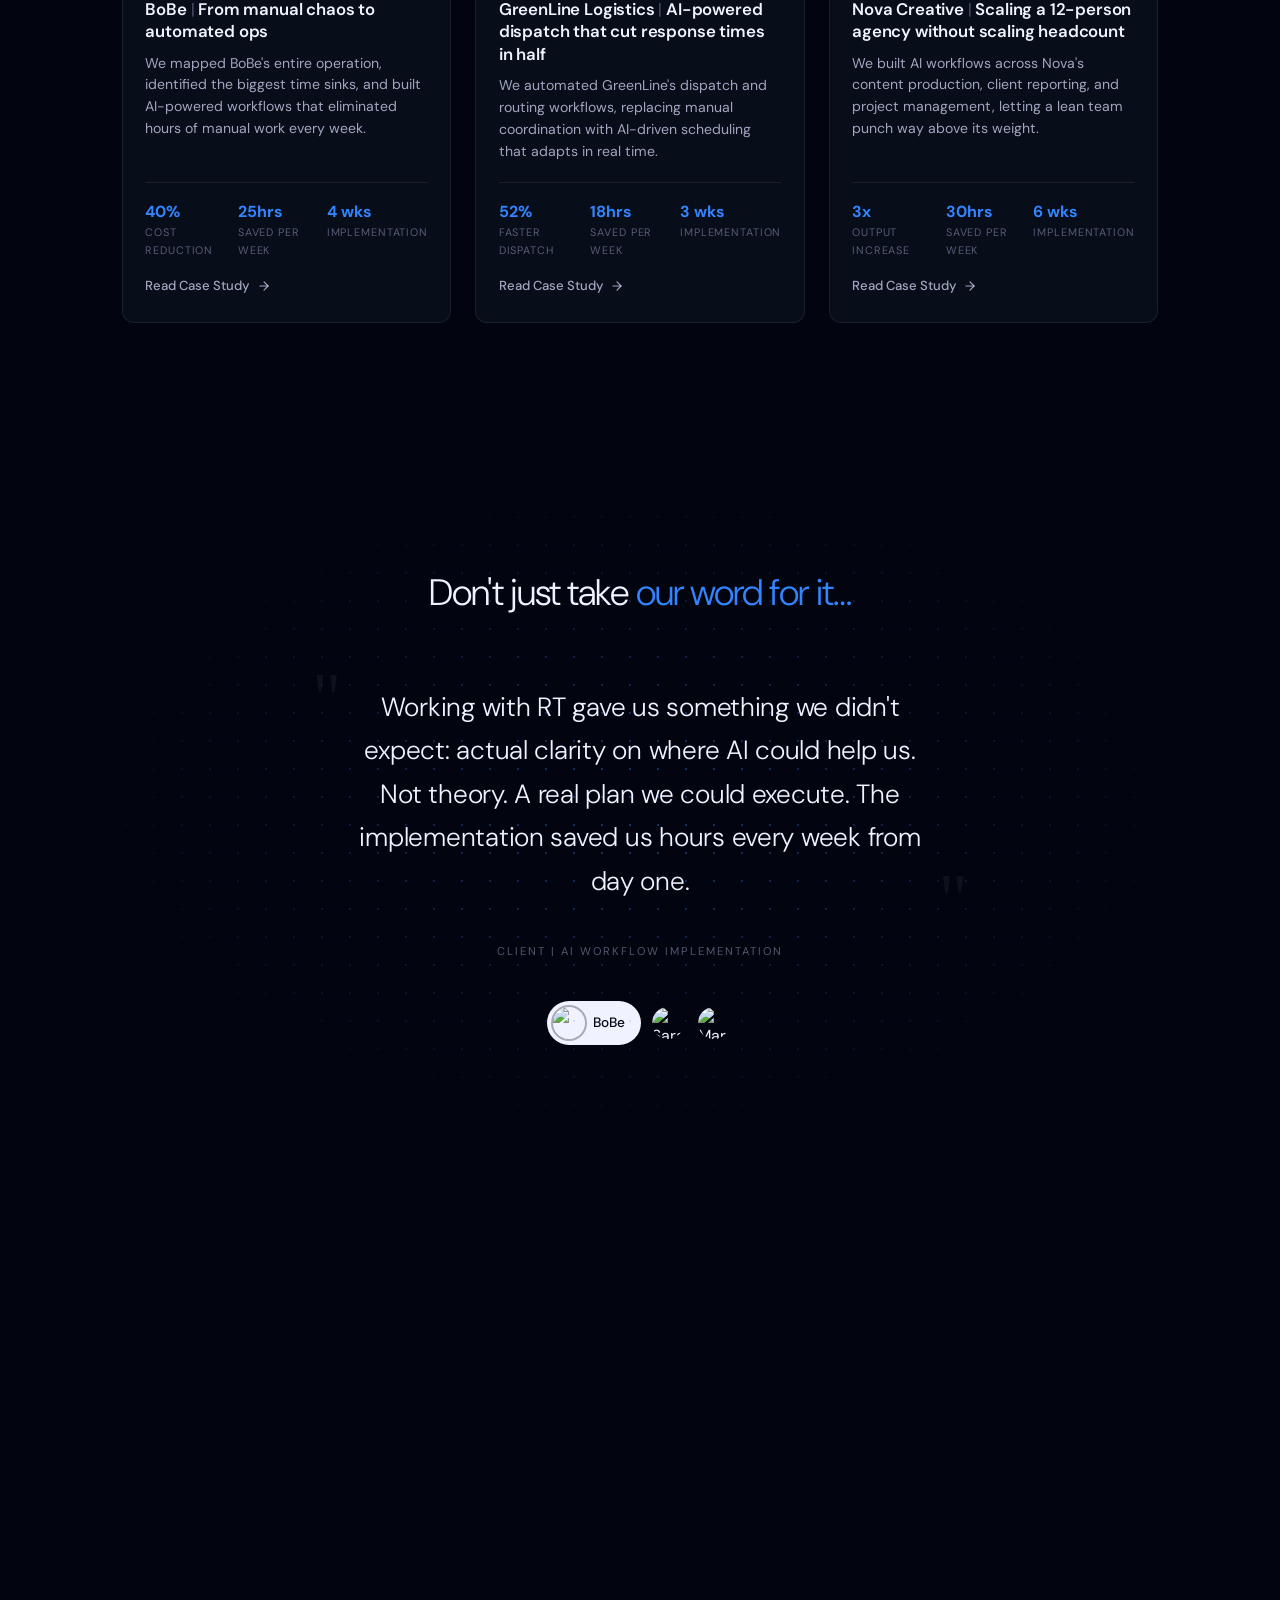
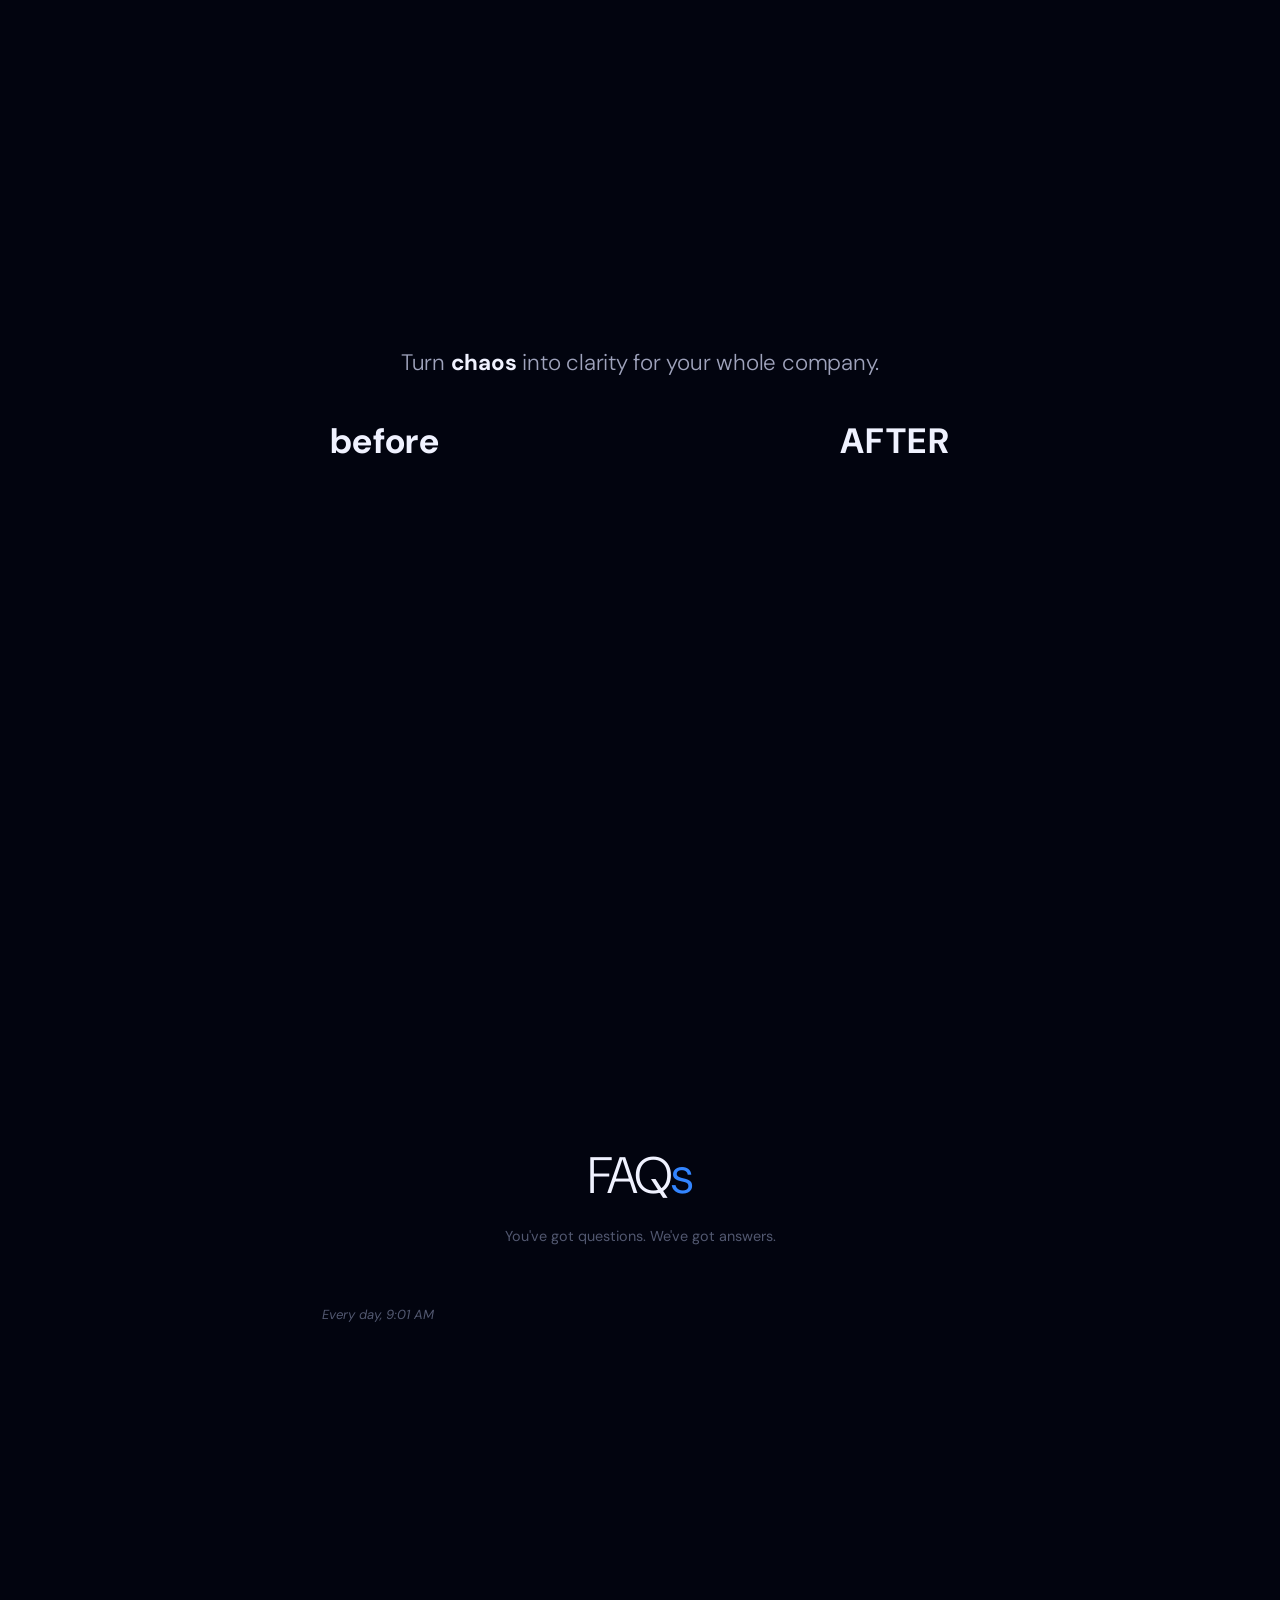
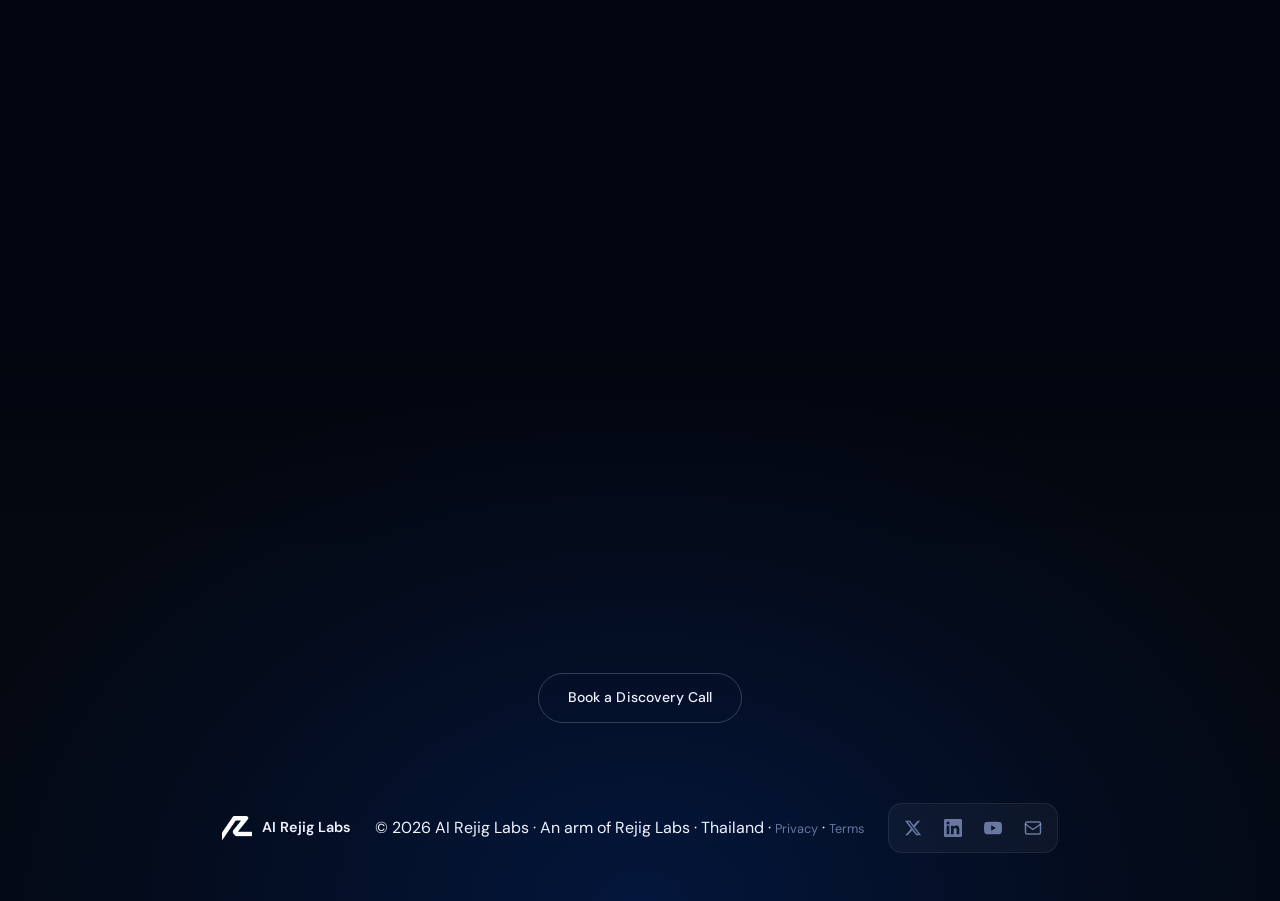
==== commit 3486656c: "Perf: optimise JS main-thread work, defer non-critical animations - Entropy canvas: replace O(n²) ne" ====
--- a/index.html
+++ b/index.html
@@ -419,40 +419,70 @@
   <script src="js/i18n.js"></script>
   <script src="js/main.js"></script>
 
-  <!-- Cal.com Embed -->
+  <!-- Cal.com Embed — lazy loaded on first CTA click -->
   <script type="text/javascript">
-    (function (C, A, L) {
-      let p = function (a, ar) { a.q.push(ar); };
-      let d = C.document;
-      C.Cal = C.Cal || function () {
-        let cal = C.Cal;
-        let ar = arguments;
-        if (!cal.loaded) {
-          cal.ns = {};
-          cal.q = cal.q || [];
-          d.head.appendChild(d.createElement("script")).src = A;
-          cal.loaded = true;
-        }
-        if (ar[0] === L) {
-          const api = function () { p(api, arguments); };
-          const namespace = ar[1];
-          api.q = api.q || [];
-          if (typeof namespace === "string") {
-            cal.ns[namespace] = cal.ns[namespace] || api;
-            p(cal.ns[namespace], ar);
-            p(cal, ["initNamespace", namespace]);
-          } else p(cal, ar);
-          return;
-        }
-        p(cal, ar);
+    (function () {
+      var calLoaded = false;
+
+      function loadCal() {
+        if (calLoaded) return;
+        calLoaded = true;
+
+        (function (C, A, L) {
+          let p = function (a, ar) { a.q.push(ar); };
+          let d = C.document;
+          C.Cal = C.Cal || function () {
+            let cal = C.Cal;
+            let ar = arguments;
+            if (!cal.loaded) {
+              cal.ns = {};
+              cal.q = cal.q || [];
+              d.head.appendChild(d.createElement("script")).src = A;
+              cal.loaded = true;
+            }
+            if (ar[0] === L) {
+              const api = function () { p(api, arguments); };
+              const namespace = ar[1];
+              api.q = api.q || [];
+              if (typeof namespace === "string") {
+                cal.ns[namespace] = cal.ns[namespace] || api;
+                p(cal.ns[namespace], ar);
+                p(cal, ["initNamespace", namespace]);
+              } else p(cal, ar);
+              return;
+            }
+            p(cal, ar);
+          };
+        })(window, "https://app.cal.com/embed/embed.js", "init");
+
+        Cal("init", "discovery", { origin: "https://cal.com" });
+        Cal.ns.discovery("ui", {
+          hideEventTypeDetails: false,
+          layout: "month_view"
+        });
+      }
+
+      // Load Cal on first interaction with any CTA button
+      document.querySelectorAll('[data-cal-link]').forEach(function (btn) {
+        btn.addEventListener('click', function (e) {
+          if (!calLoaded) {
+            e.preventDefault();
+            loadCal();
+            // Small delay to let Cal initialise, then re-trigger
+            setTimeout(function () { btn.click(); }, 300);
+          }
+        }, { once: true });
+      });
+
+      // Also preload on first user interaction with the page (hover/touch)
+      var preload = function () {
+        loadCal();
+        document.removeEventListener('mouseover', preload);
+        document.removeEventListener('touchstart', preload);
       };
-    })(window, "https://app.cal.com/embed/embed.js", "init");
-
-    Cal("init", "discovery", { origin: "https://cal.com" });
-    Cal.ns.discovery("ui", {
-      hideEventTypeDetails: false,
-      layout: "month_view"
-    });
+      document.addEventListener('mouseover', preload, { passive: true });
+      document.addEventListener('touchstart', preload, { passive: true });
+    })();
   </script>
 </body>
 </html>
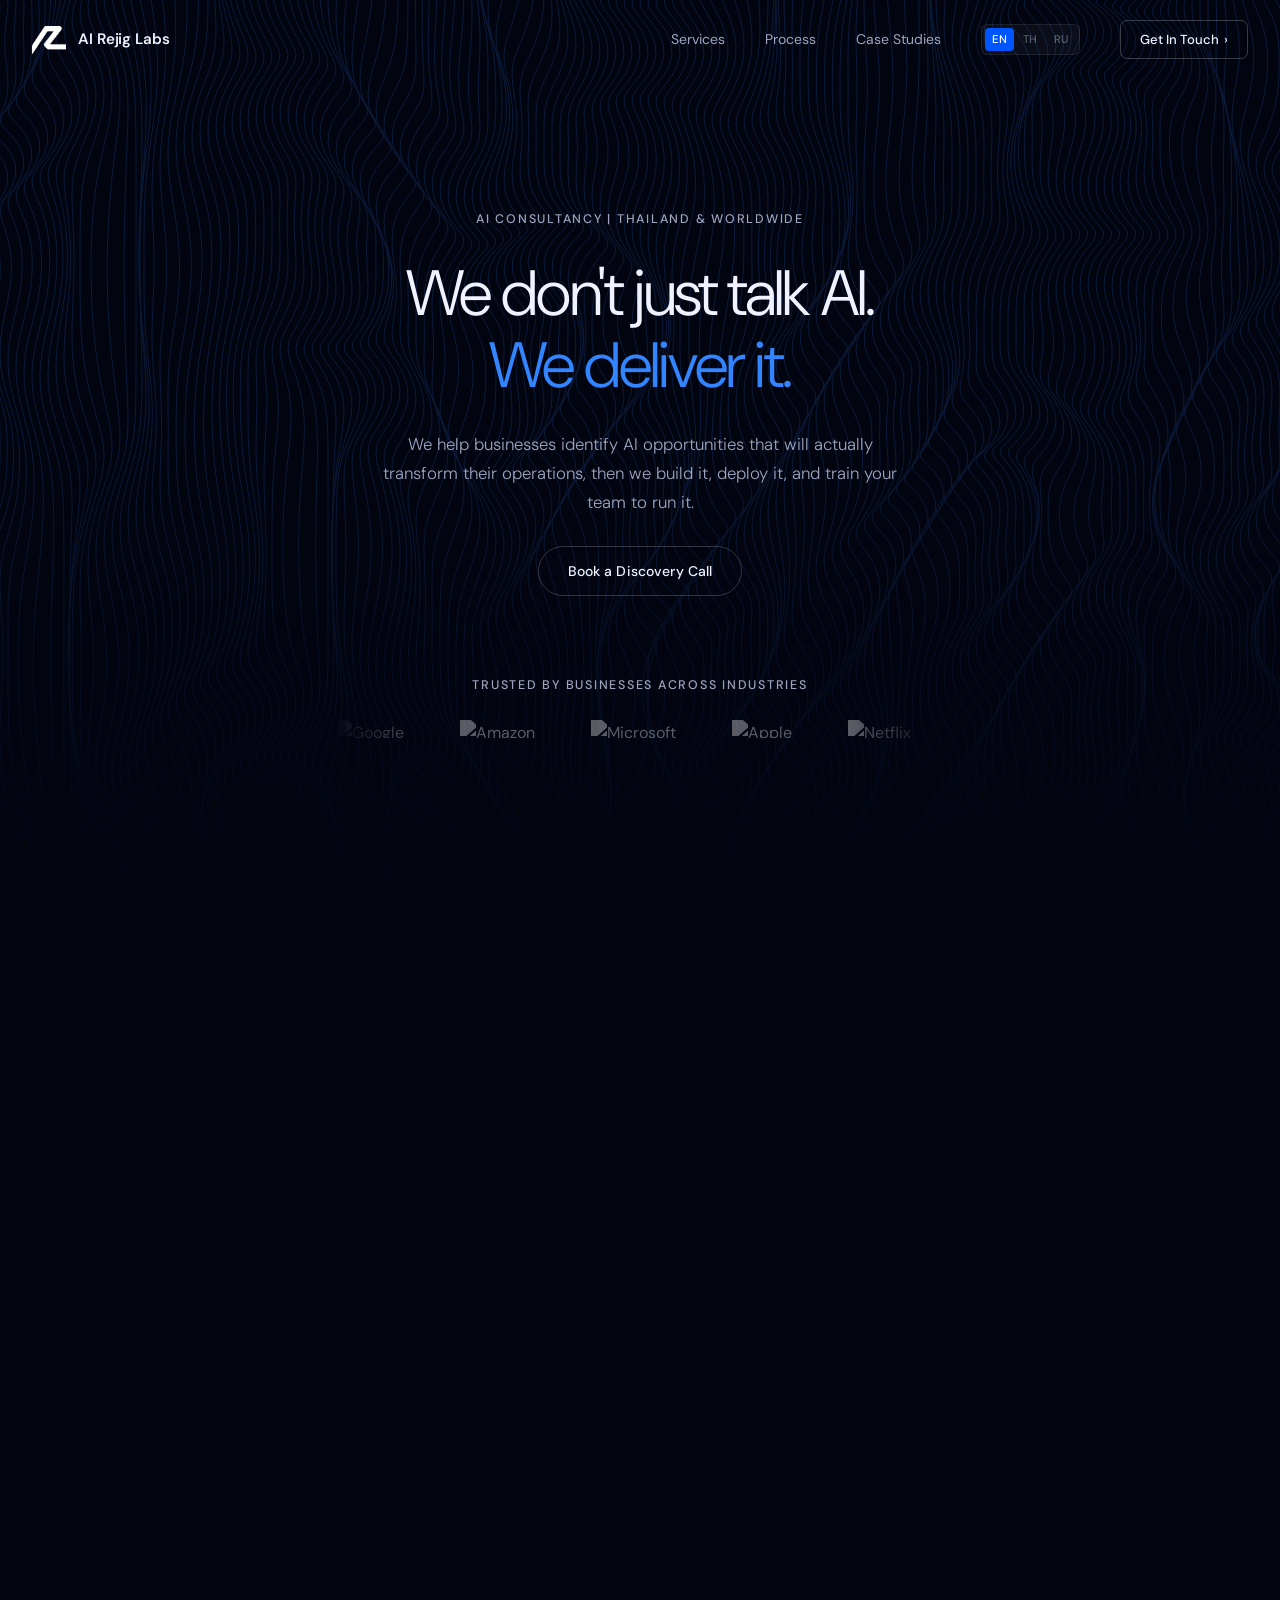
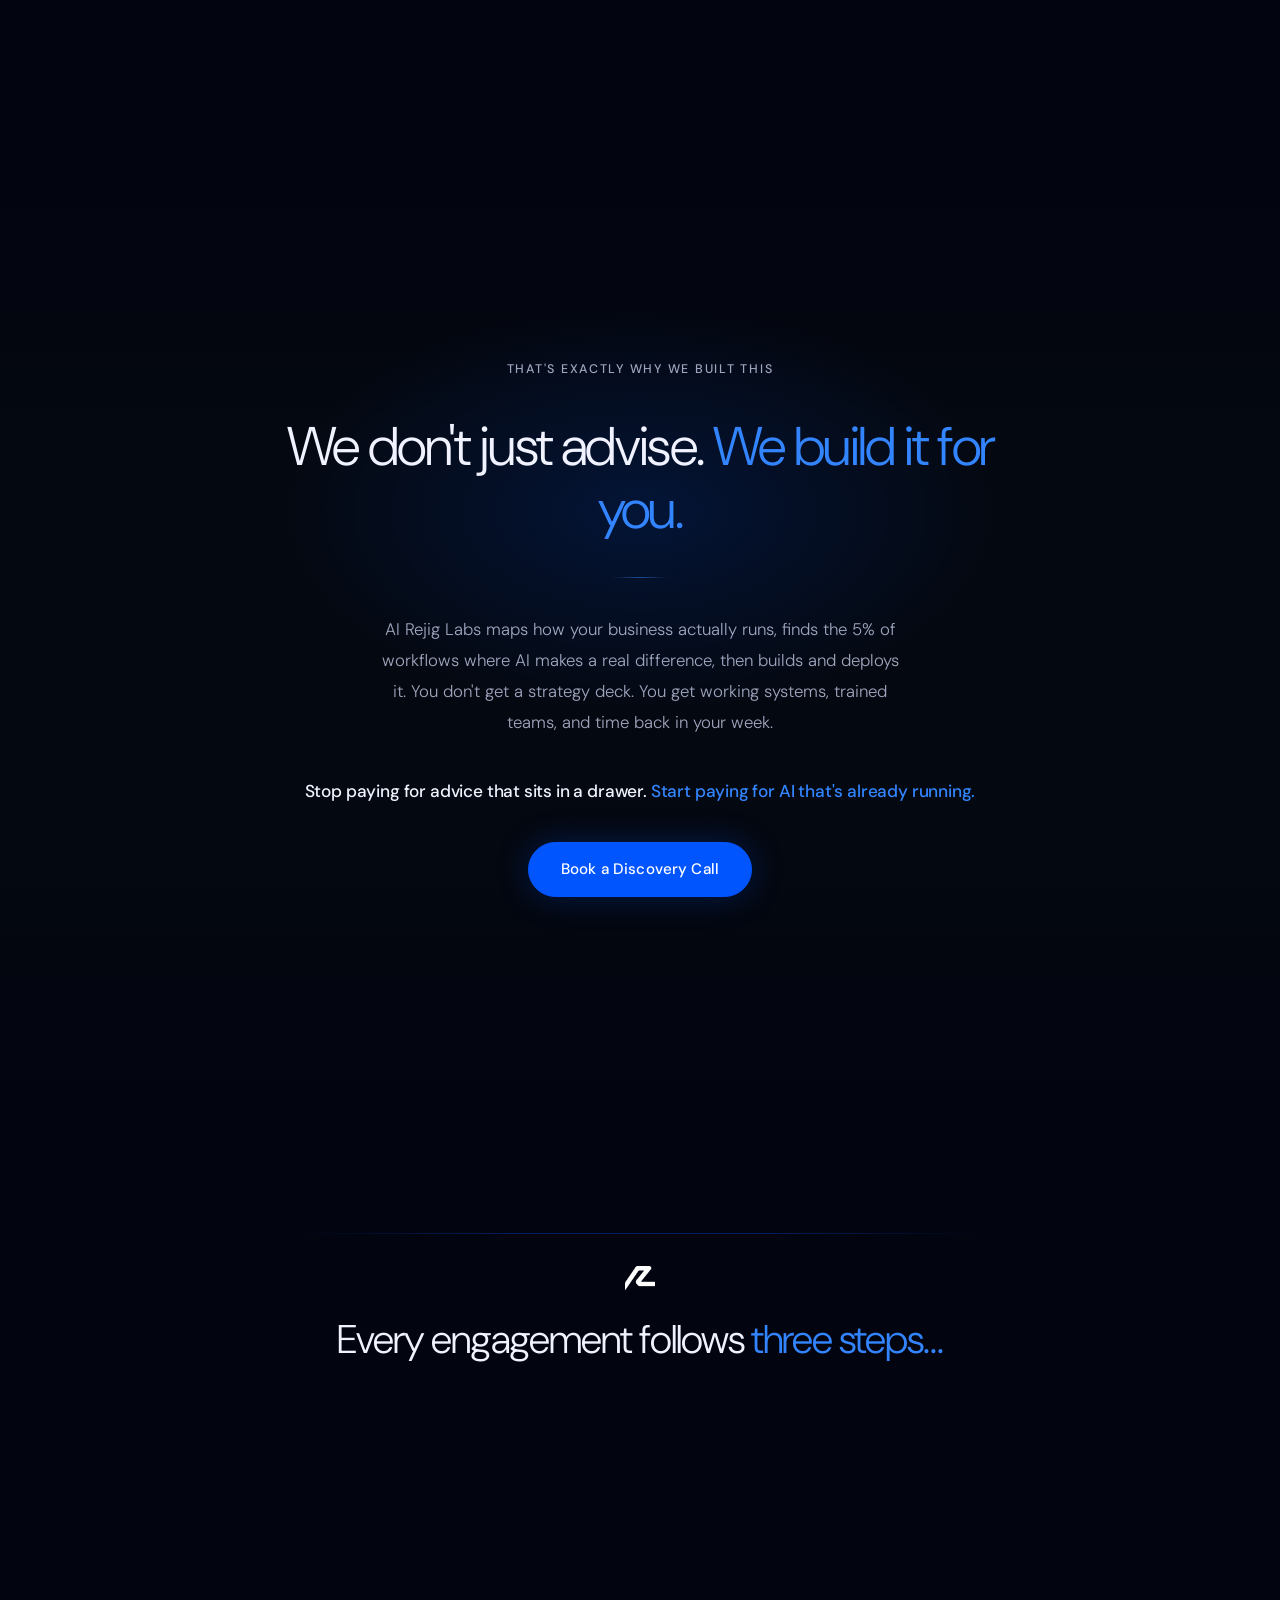
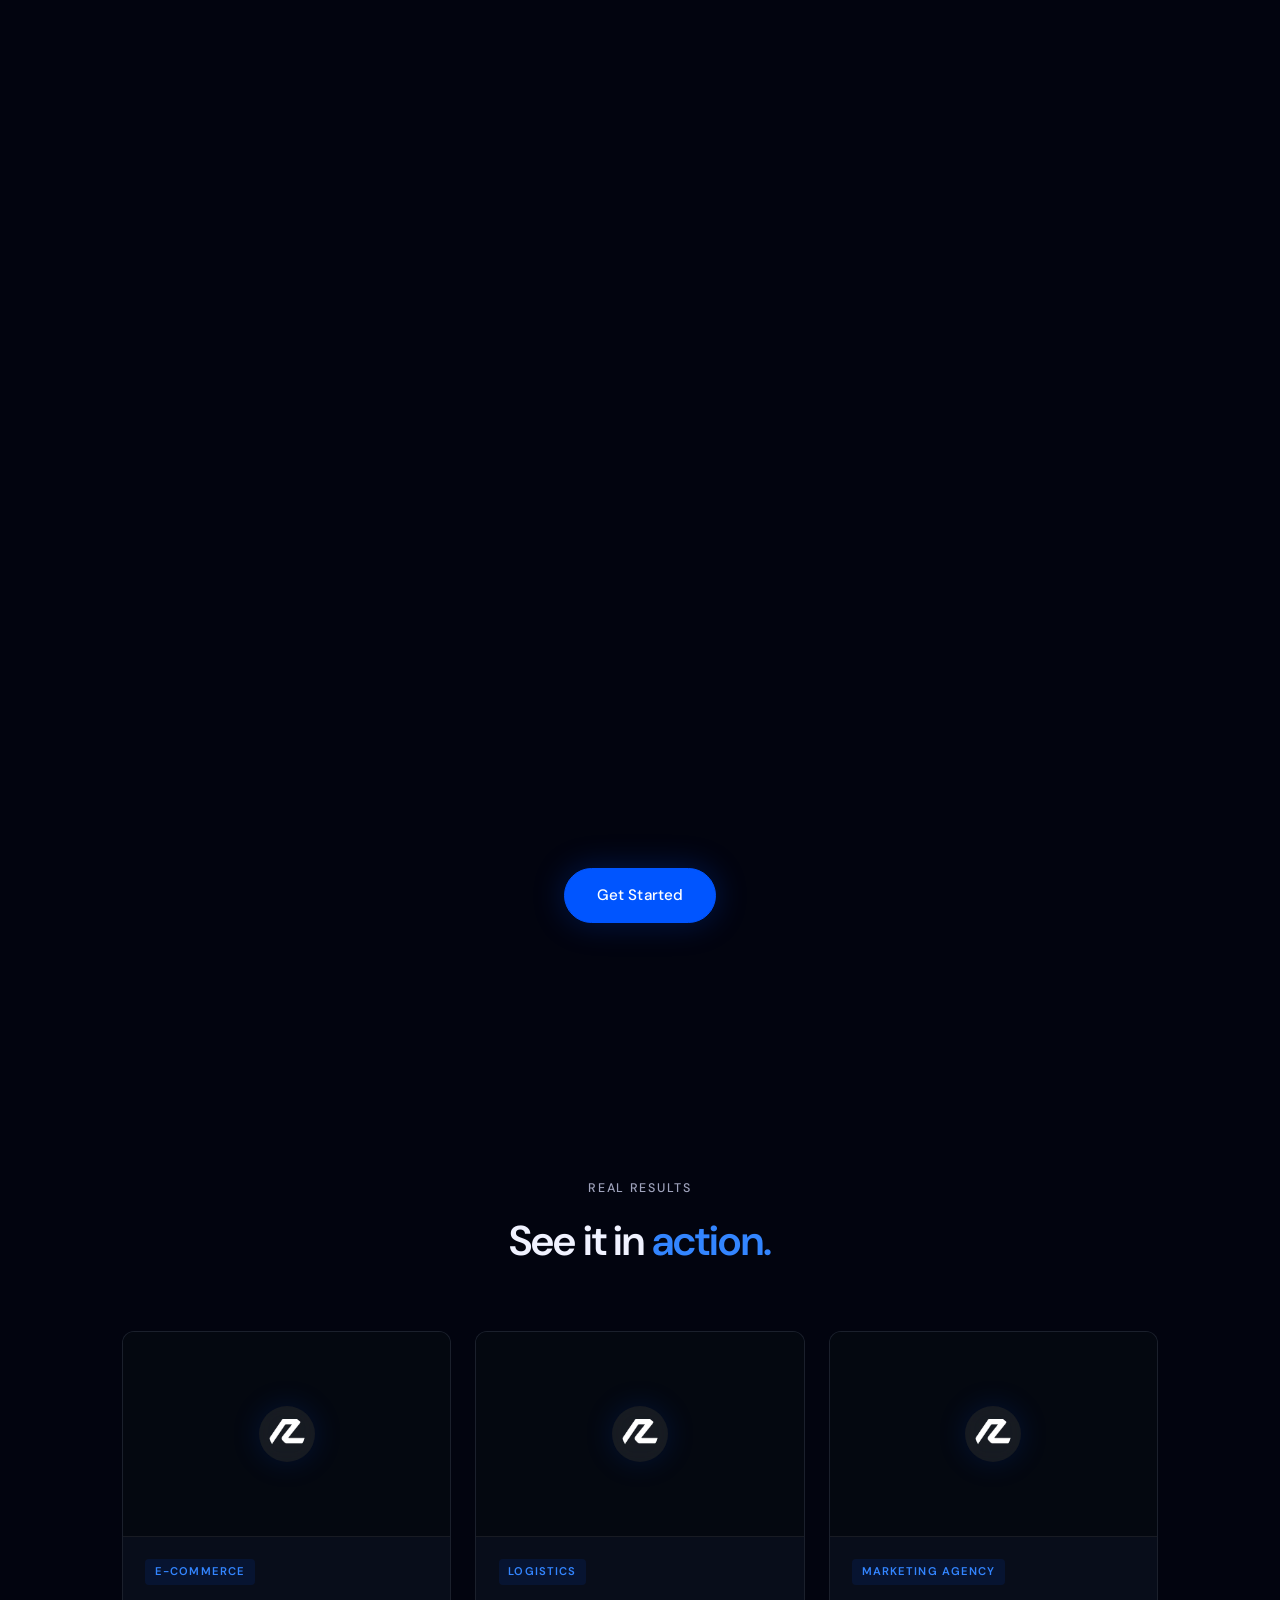
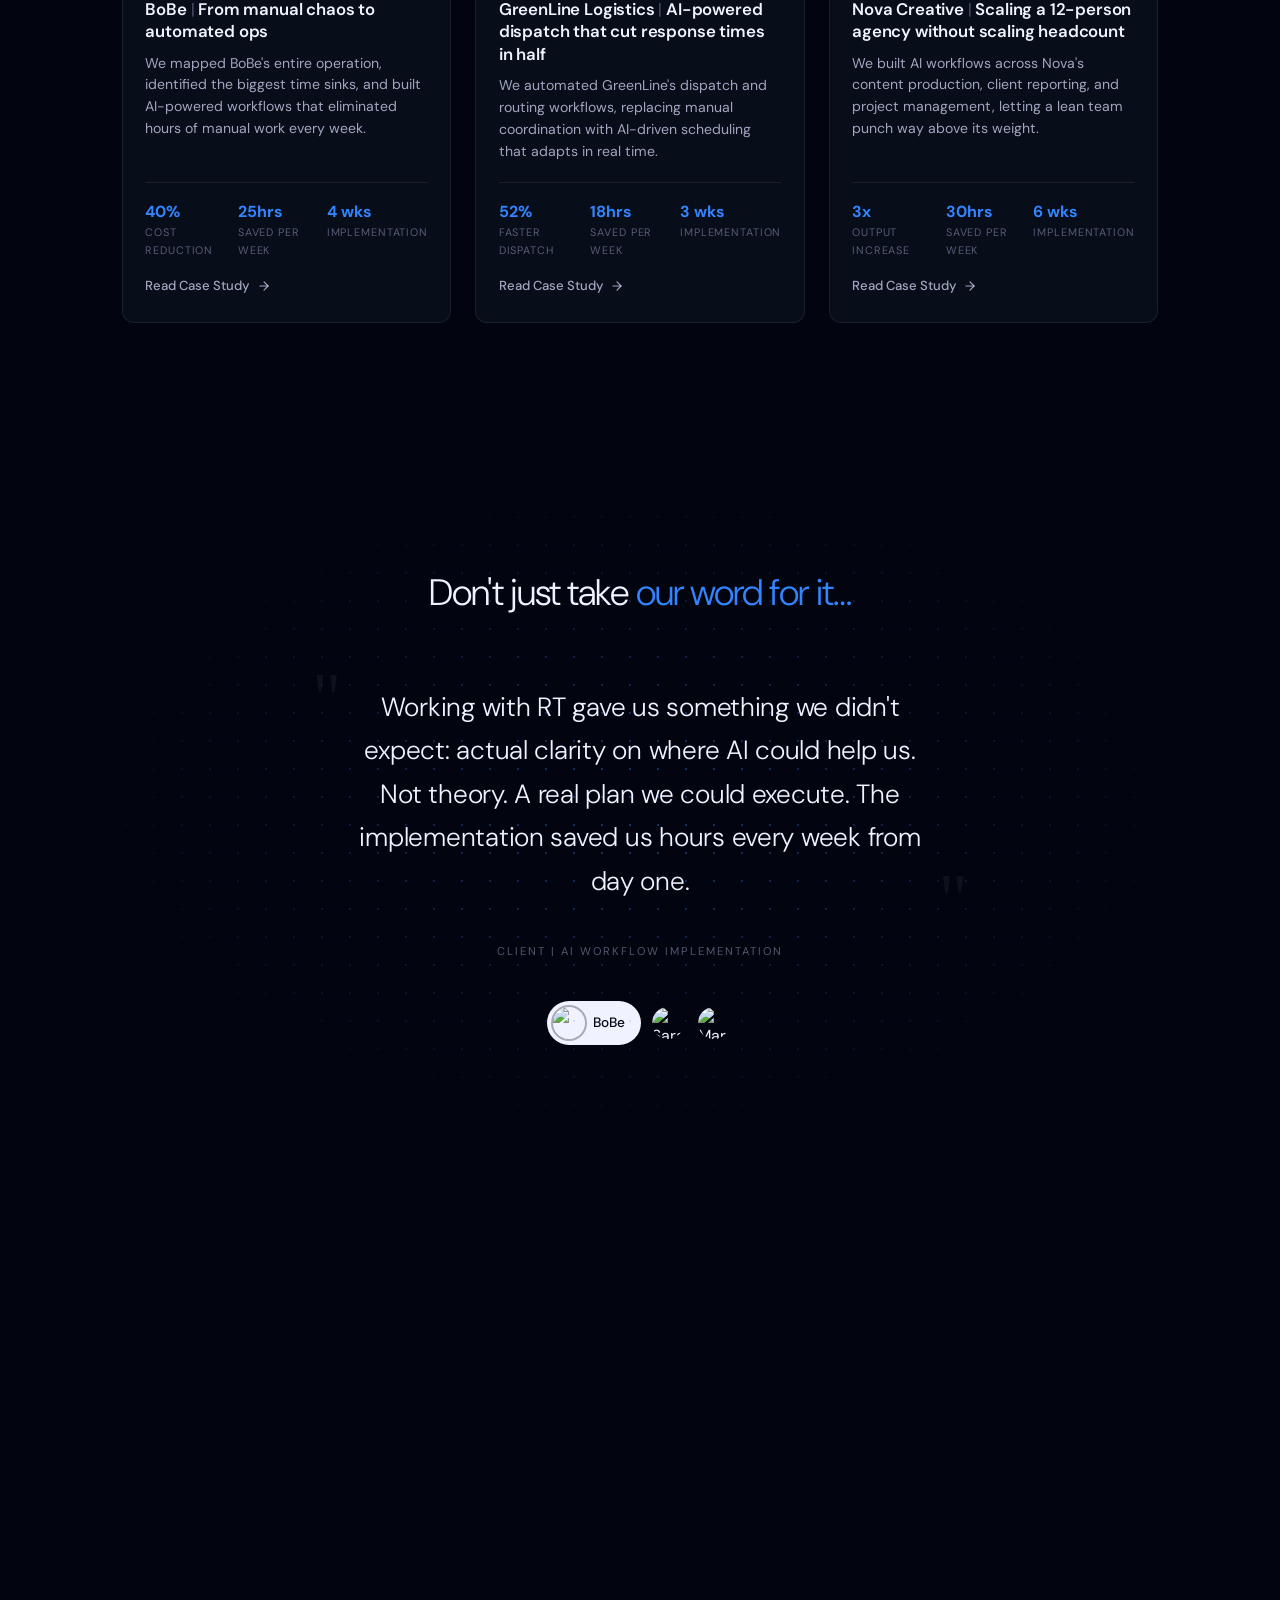
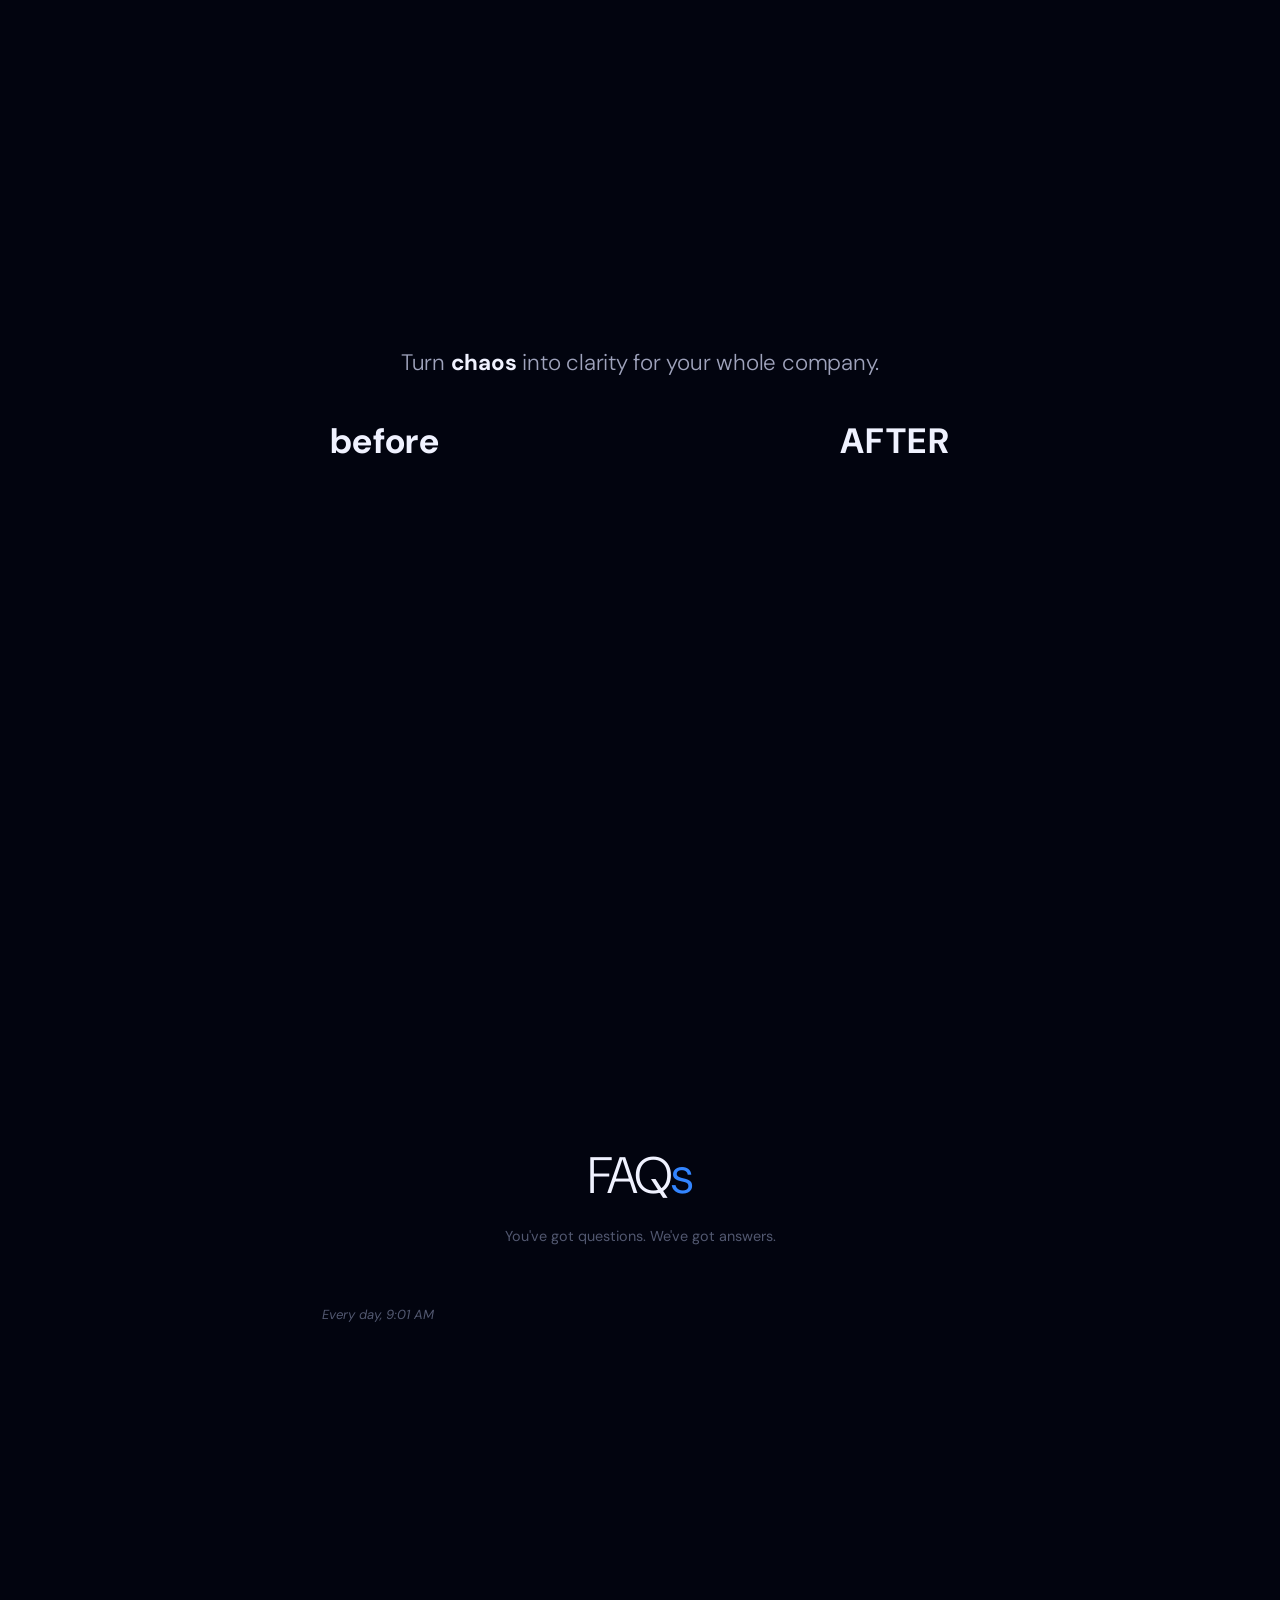
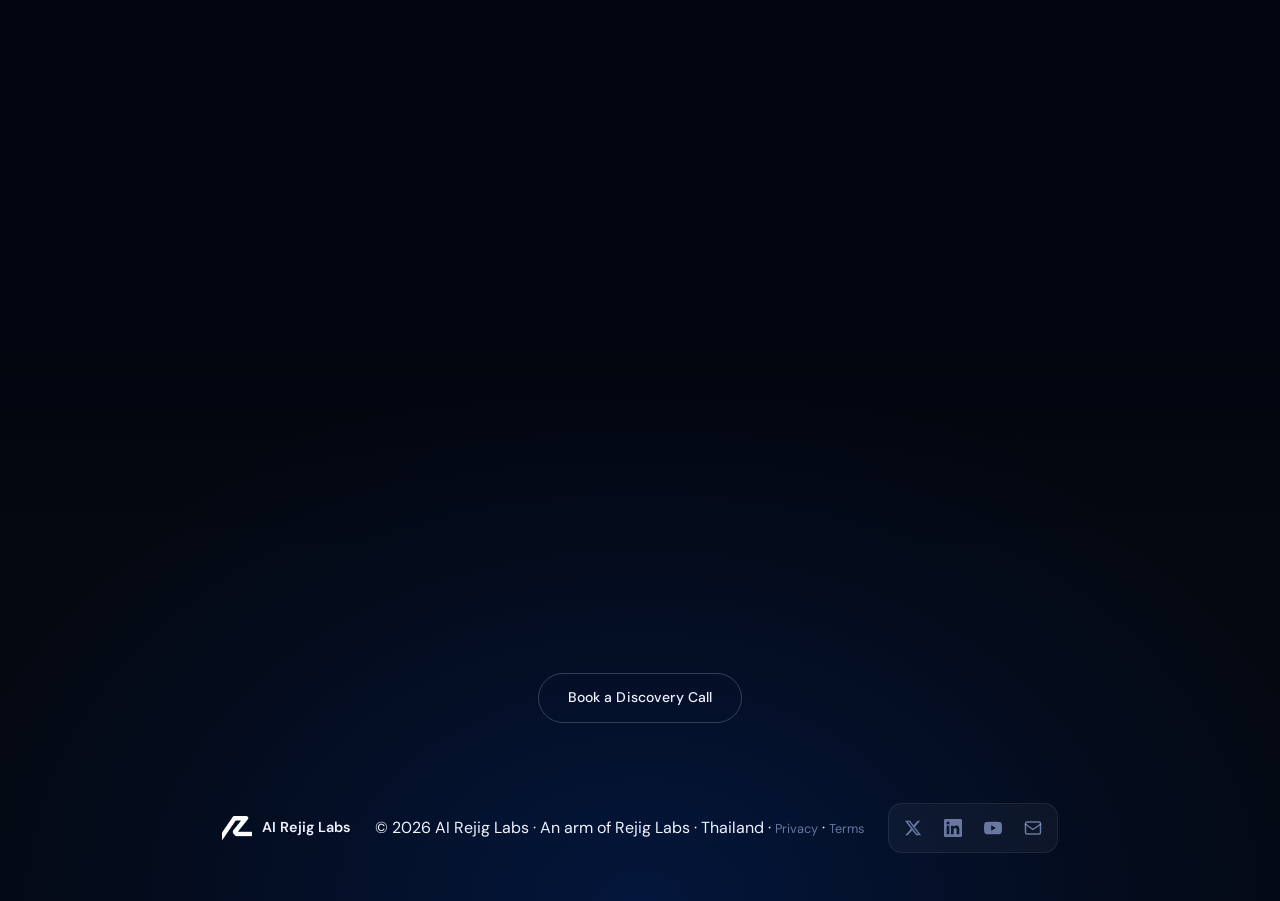
==== commit 0d8d9495: "Revert: restore JS to pre-idle-callback optimisation (score regressed) requestIdleCallback timeout:2" ====
--- a/index.html
+++ b/index.html
@@ -419,70 +419,40 @@
   <script src="js/i18n.js"></script>
   <script src="js/main.js"></script>
 
-  <!-- Cal.com Embed — lazy loaded on first CTA click -->
+  <!-- Cal.com Embed -->
   <script type="text/javascript">
-    (function () {
-      var calLoaded = false;
-
-      function loadCal() {
-        if (calLoaded) return;
-        calLoaded = true;
-
-        (function (C, A, L) {
-          let p = function (a, ar) { a.q.push(ar); };
-          let d = C.document;
-          C.Cal = C.Cal || function () {
-            let cal = C.Cal;
-            let ar = arguments;
-            if (!cal.loaded) {
-              cal.ns = {};
-              cal.q = cal.q || [];
-              d.head.appendChild(d.createElement("script")).src = A;
-              cal.loaded = true;
-            }
-            if (ar[0] === L) {
-              const api = function () { p(api, arguments); };
-              const namespace = ar[1];
-              api.q = api.q || [];
-              if (typeof namespace === "string") {
-                cal.ns[namespace] = cal.ns[namespace] || api;
-                p(cal.ns[namespace], ar);
-                p(cal, ["initNamespace", namespace]);
-              } else p(cal, ar);
-              return;
-            }
-            p(cal, ar);
-          };
-        })(window, "https://app.cal.com/embed/embed.js", "init");
-
-        Cal("init", "discovery", { origin: "https://cal.com" });
-        Cal.ns.discovery("ui", {
-          hideEventTypeDetails: false,
-          layout: "month_view"
-        });
-      }
-
-      // Load Cal on first interaction with any CTA button
-      document.querySelectorAll('[data-cal-link]').forEach(function (btn) {
-        btn.addEventListener('click', function (e) {
-          if (!calLoaded) {
-            e.preventDefault();
-            loadCal();
-            // Small delay to let Cal initialise, then re-trigger
-            setTimeout(function () { btn.click(); }, 300);
-          }
-        }, { once: true });
-      });
-
-      // Also preload on first user interaction with the page (hover/touch)
-      var preload = function () {
-        loadCal();
-        document.removeEventListener('mouseover', preload);
-        document.removeEventListener('touchstart', preload);
+    (function (C, A, L) {
+      let p = function (a, ar) { a.q.push(ar); };
+      let d = C.document;
+      C.Cal = C.Cal || function () {
+        let cal = C.Cal;
+        let ar = arguments;
+        if (!cal.loaded) {
+          cal.ns = {};
+          cal.q = cal.q || [];
+          d.head.appendChild(d.createElement("script")).src = A;
+          cal.loaded = true;
+        }
+        if (ar[0] === L) {
+          const api = function () { p(api, arguments); };
+          const namespace = ar[1];
+          api.q = api.q || [];
+          if (typeof namespace === "string") {
+            cal.ns[namespace] = cal.ns[namespace] || api;
+            p(cal.ns[namespace], ar);
+            p(cal, ["initNamespace", namespace]);
+          } else p(cal, ar);
+          return;
+        }
+        p(cal, ar);
       };
-      document.addEventListener('mouseover', preload, { passive: true });
-      document.addEventListener('touchstart', preload, { passive: true });
-    })();
+    })(window, "https://app.cal.com/embed/embed.js", "init");
+
+    Cal("init", "discovery", { origin: "https://cal.com" });
+    Cal.ns.discovery("ui", {
+      hideEventTypeDetails: false,
+      layout: "month_view"
+    });
   </script>
 </body>
 </html>
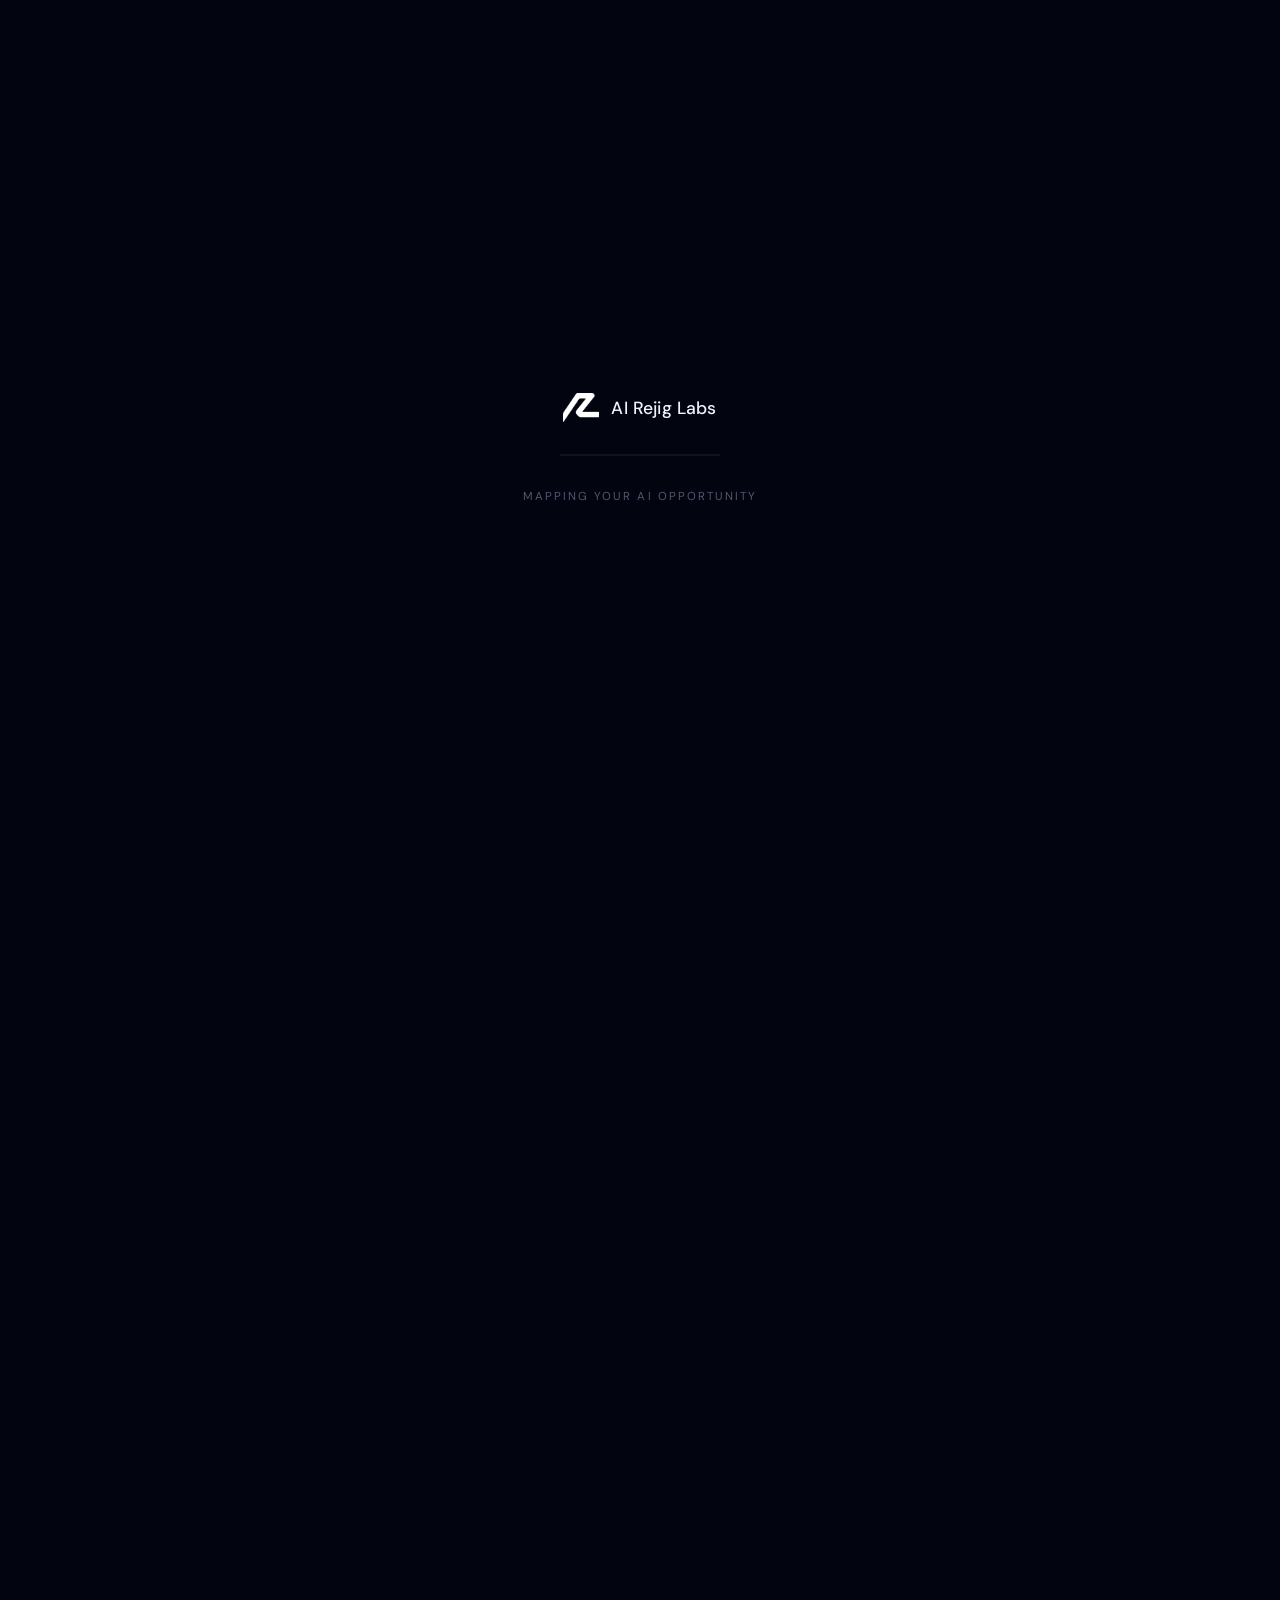
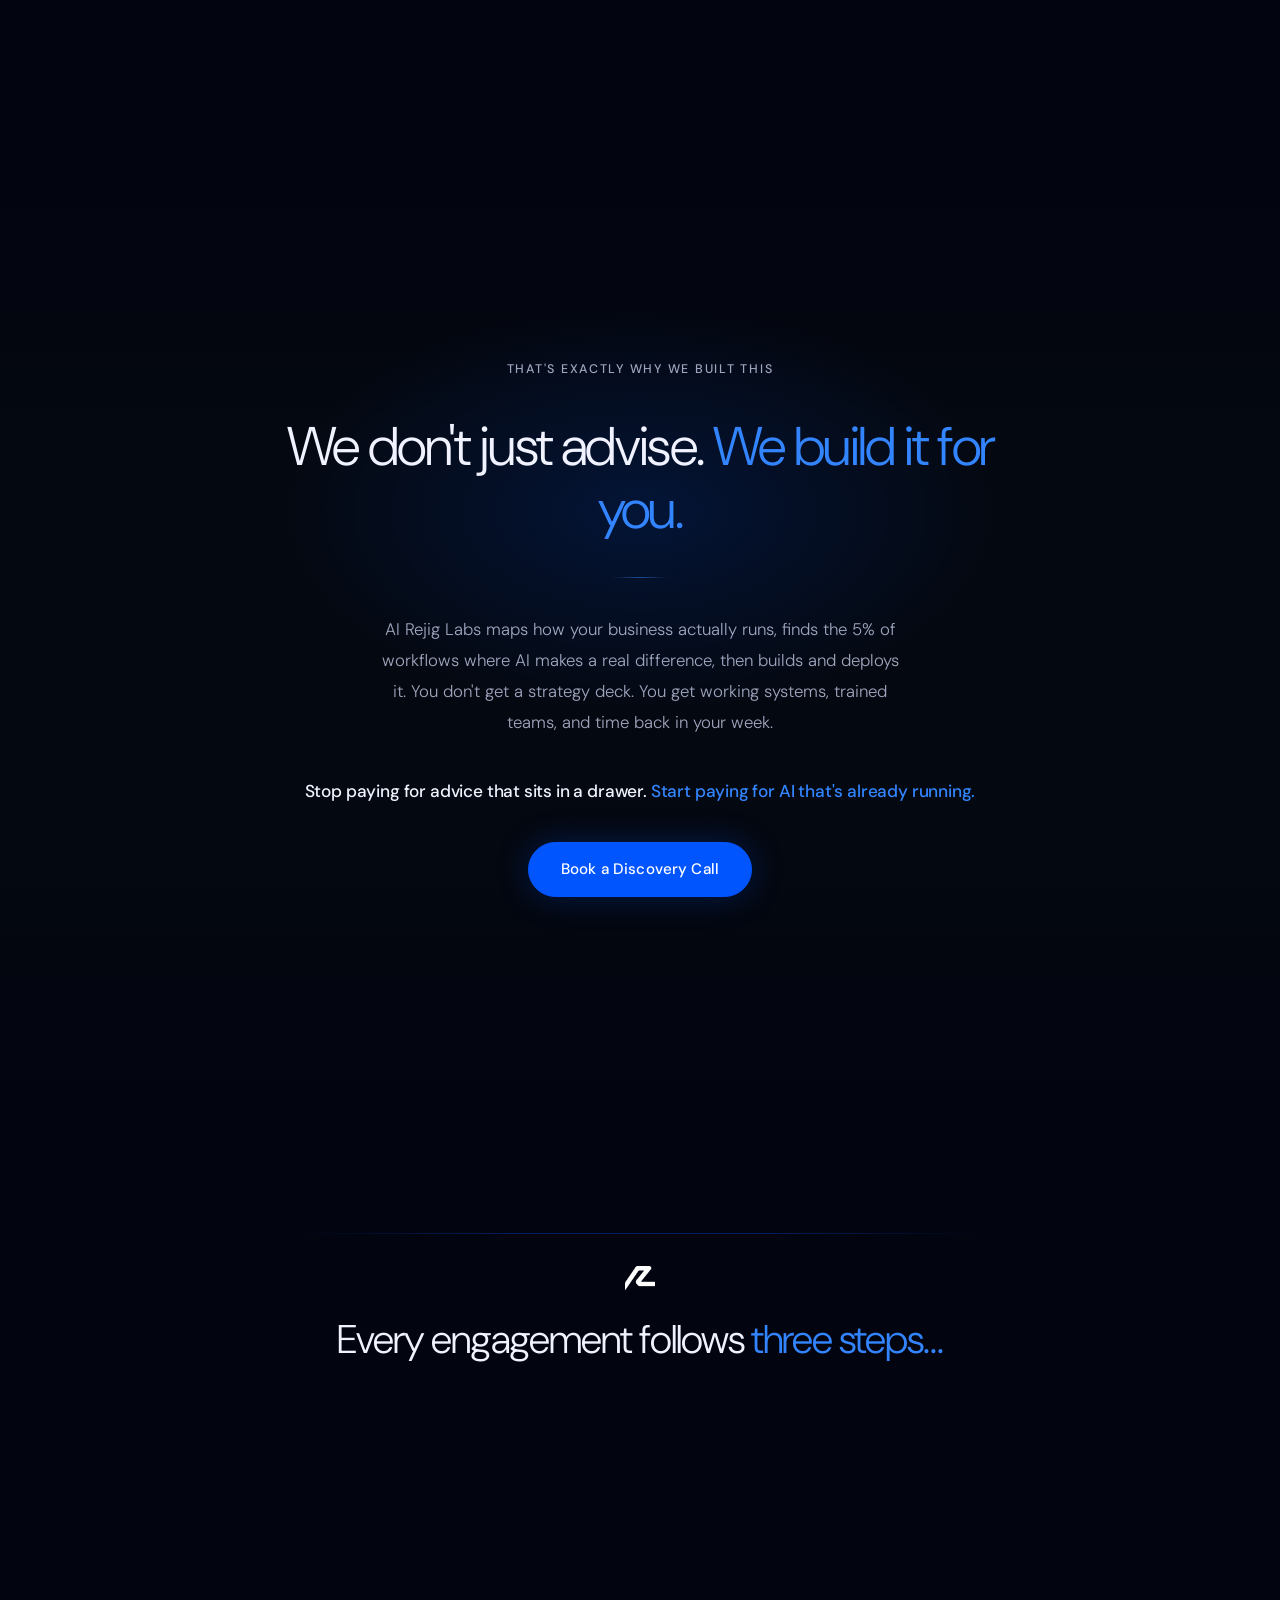
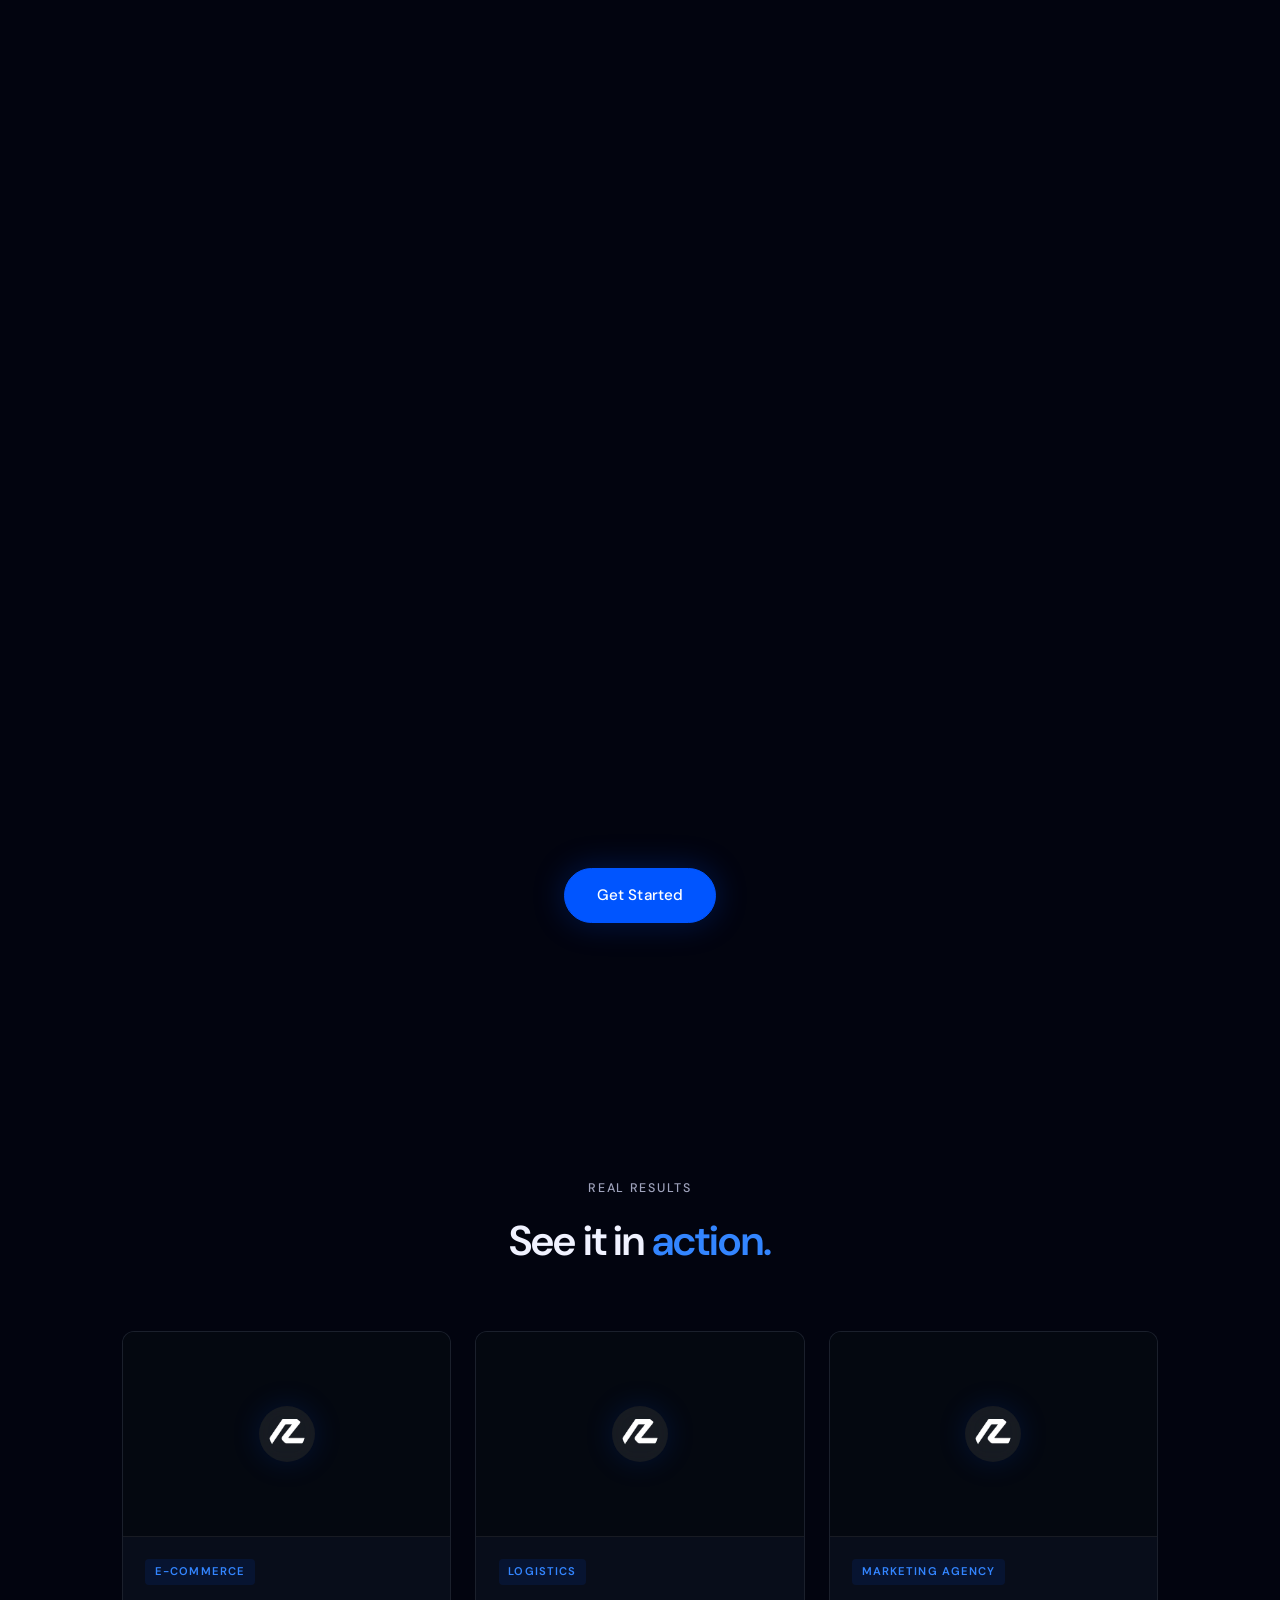
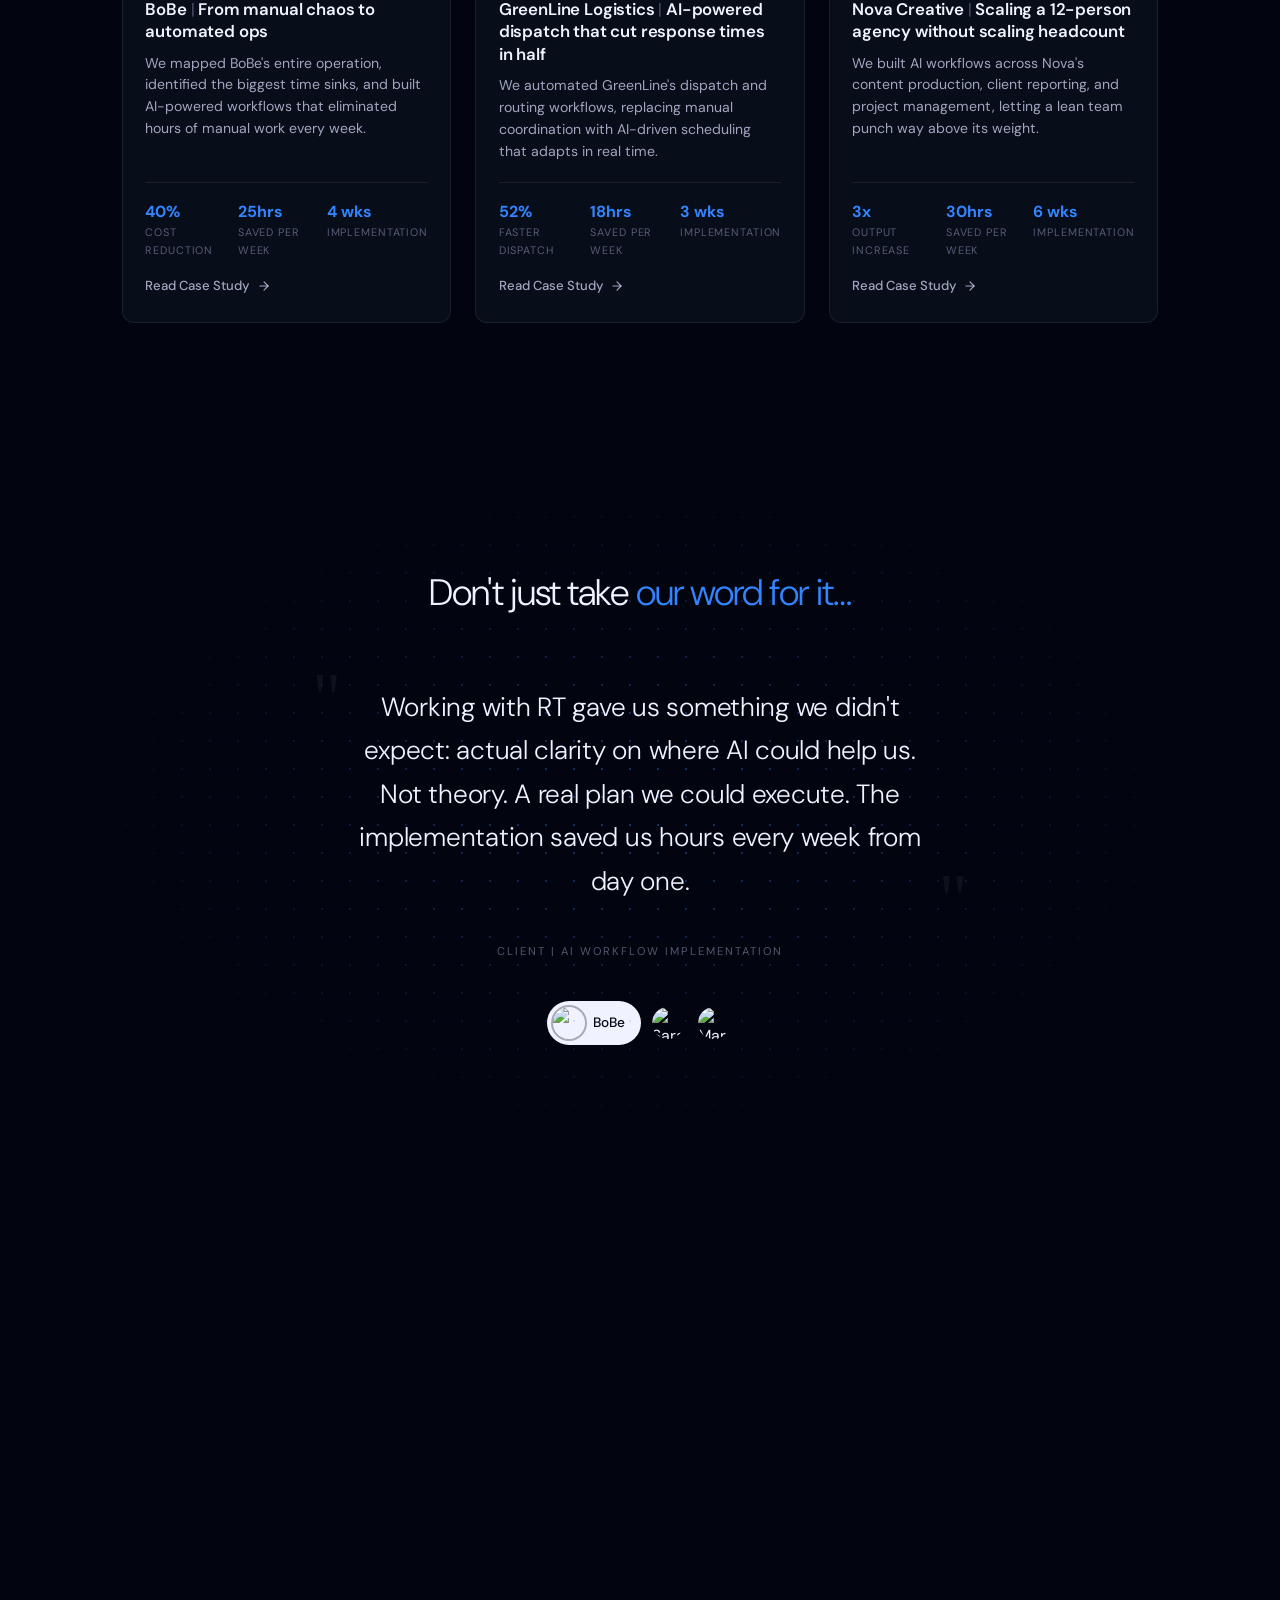
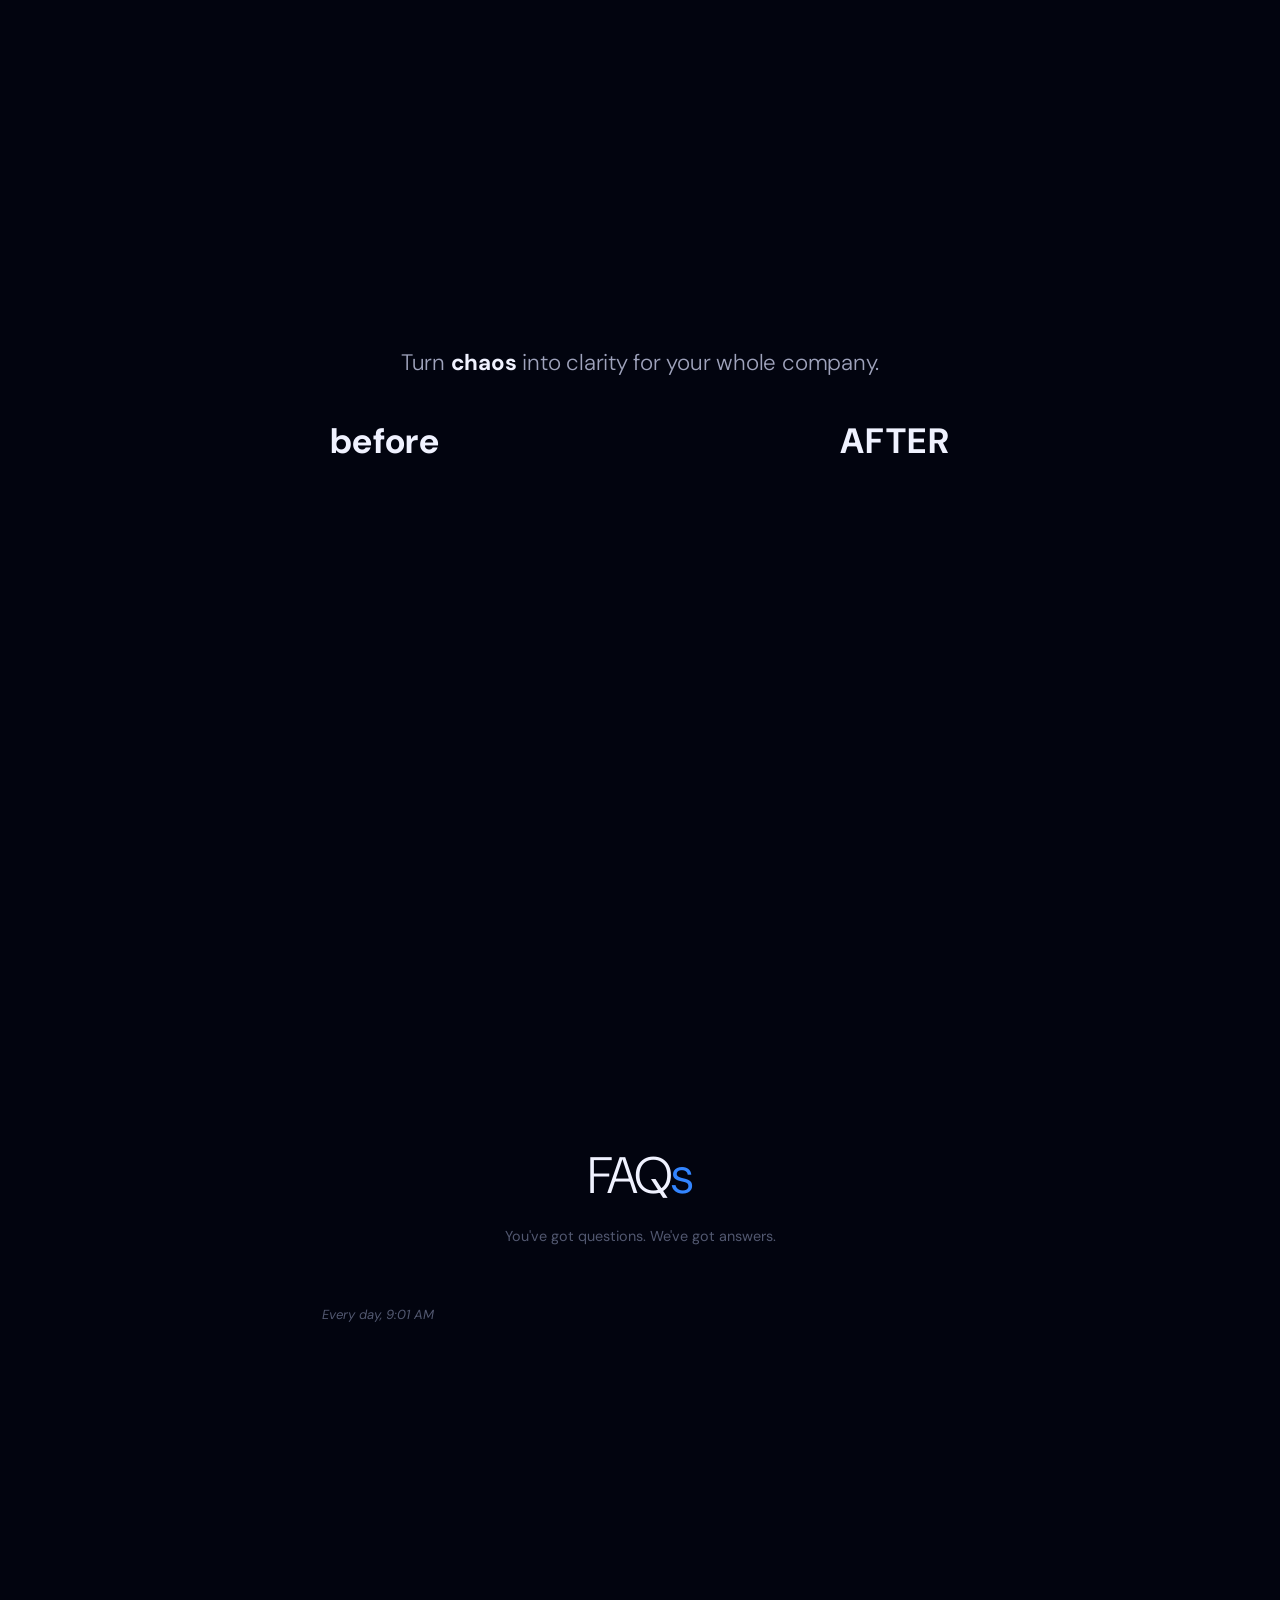
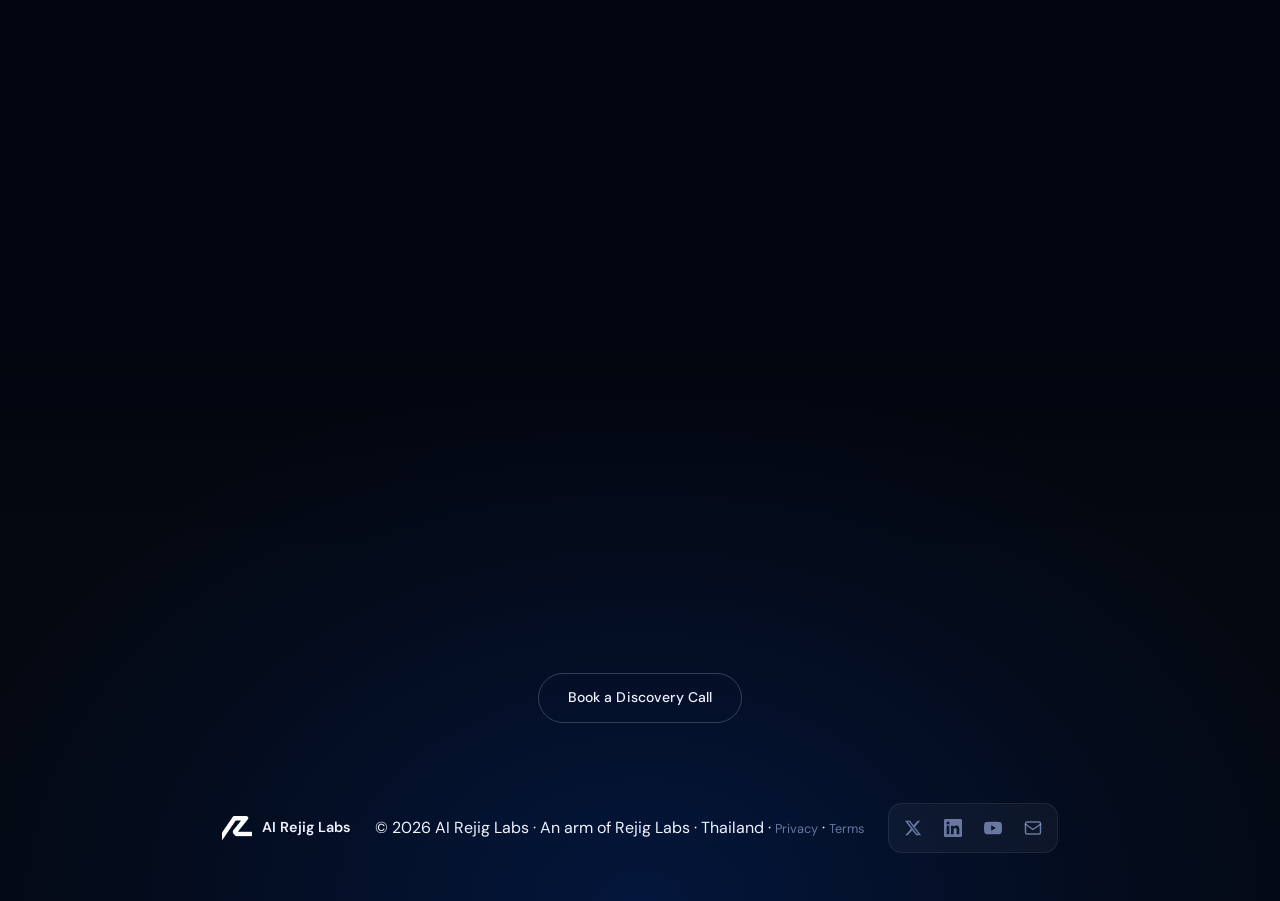
==== commit 043f0bc3: "feat: add page loader with branded animation - Loader overlays on page open: logo fade-up → progress" ====
--- a/index.html
+++ b/index.html
@@ -43,6 +43,18 @@
   <link rel="stylesheet" href="css/style.css">
 </head>
 <body>
+
+  <!-- PAGE LOADER -->
+  <div class="loader" id="pageLoader" aria-hidden="true">
+    <div class="loader__brand">
+      <img src="assets/logo-sm.png" class="loader__logomark" alt="AI Rejig Labs">
+      <span class="loader__name">AI Rejig Labs</span>
+    </div>
+    <div class="loader__bar">
+      <div class="loader__bar-fill"></div>
+    </div>
+    <span class="loader__tag">Mapping your AI opportunity</span>
+  </div>
 
   <!-- NAV -->
   <nav class="nav" id="nav">
--- a/css/style.css
+++ b/css/style.css
@@ -1687,6 +1687,12 @@
   grid-template-columns: repeat(3, 1fr);
   gap: 1.5rem;
 }
+@media (max-width: 768px) {
+  .cs-page__stats {
+    grid-template-columns: 1fr;
+    gap: 0.75rem;
+  }
+}
 .cs-page__stat {
   display: flex;
   flex-direction: column;
@@ -1885,3 +1891,88 @@
 .legal-page a:hover {
   text-decoration: underline;
 }
+
+/* ============================================
+   PAGE LOADER
+============================================ */
+.loader {
+  position: fixed;
+  inset: 0;
+  background: var(--bg);
+  display: flex;
+  flex-direction: column;
+  align-items: center;
+  justify-content: center;
+  gap: 2rem;
+  z-index: 9999;
+  pointer-events: none;
+}
+
+.loader__brand {
+  display: flex;
+  align-items: center;
+  gap: 0.75rem;
+  opacity: 0;
+  transform: translateY(12px);
+  animation: loaderFadeUp 0.6s cubic-bezier(0.16,1,0.3,1) 0.2s forwards;
+}
+
+.loader__logomark {
+  width: 36px;
+  height: auto;
+}
+
+.loader__name {
+  font-size: 1.1rem;
+  font-weight: 500;
+  letter-spacing: 0.01em;
+  color: var(--text-primary);
+}
+
+.loader__bar {
+  width: 160px;
+  height: 2px;
+  background: rgba(255,255,255,0.06);
+  border-radius: 99px;
+  overflow: hidden;
+  opacity: 0;
+  animation: loaderFadeIn 0.4s ease 0.6s forwards;
+}
+
+.loader__bar-fill {
+  height: 100%;
+  width: 0%;
+  background: linear-gradient(90deg, var(--accent), var(--accent-hi));
+  border-radius: 99px;
+  animation: loaderScan 1.1s cubic-bezier(0.4,0,0.2,1) 0.7s forwards;
+}
+
+.loader__tag {
+  font-size: 0.72rem;
+  font-weight: 400;
+  letter-spacing: 0.18em;
+  text-transform: uppercase;
+  color: var(--text-muted);
+  opacity: 0;
+  animation: loaderFadeIn 0.5s ease 1.4s forwards;
+}
+
+.loader.loader--exit {
+  animation: loaderFadeOut 0.55s cubic-bezier(0.4,0,1,1) forwards;
+}
+
+@keyframes loaderFadeUp {
+  to { opacity: 1; transform: translateY(0); }
+}
+@keyframes loaderFadeIn {
+  to { opacity: 1; }
+}
+@keyframes loaderScan {
+  0%   { width: 0%; opacity: 1; }
+  70%  { width: 100%; opacity: 1; }
+  100% { width: 100%; opacity: 0; }
+}
+@keyframes loaderFadeOut {
+  0%   { opacity: 1; }
+  100% { opacity: 0; }
+}
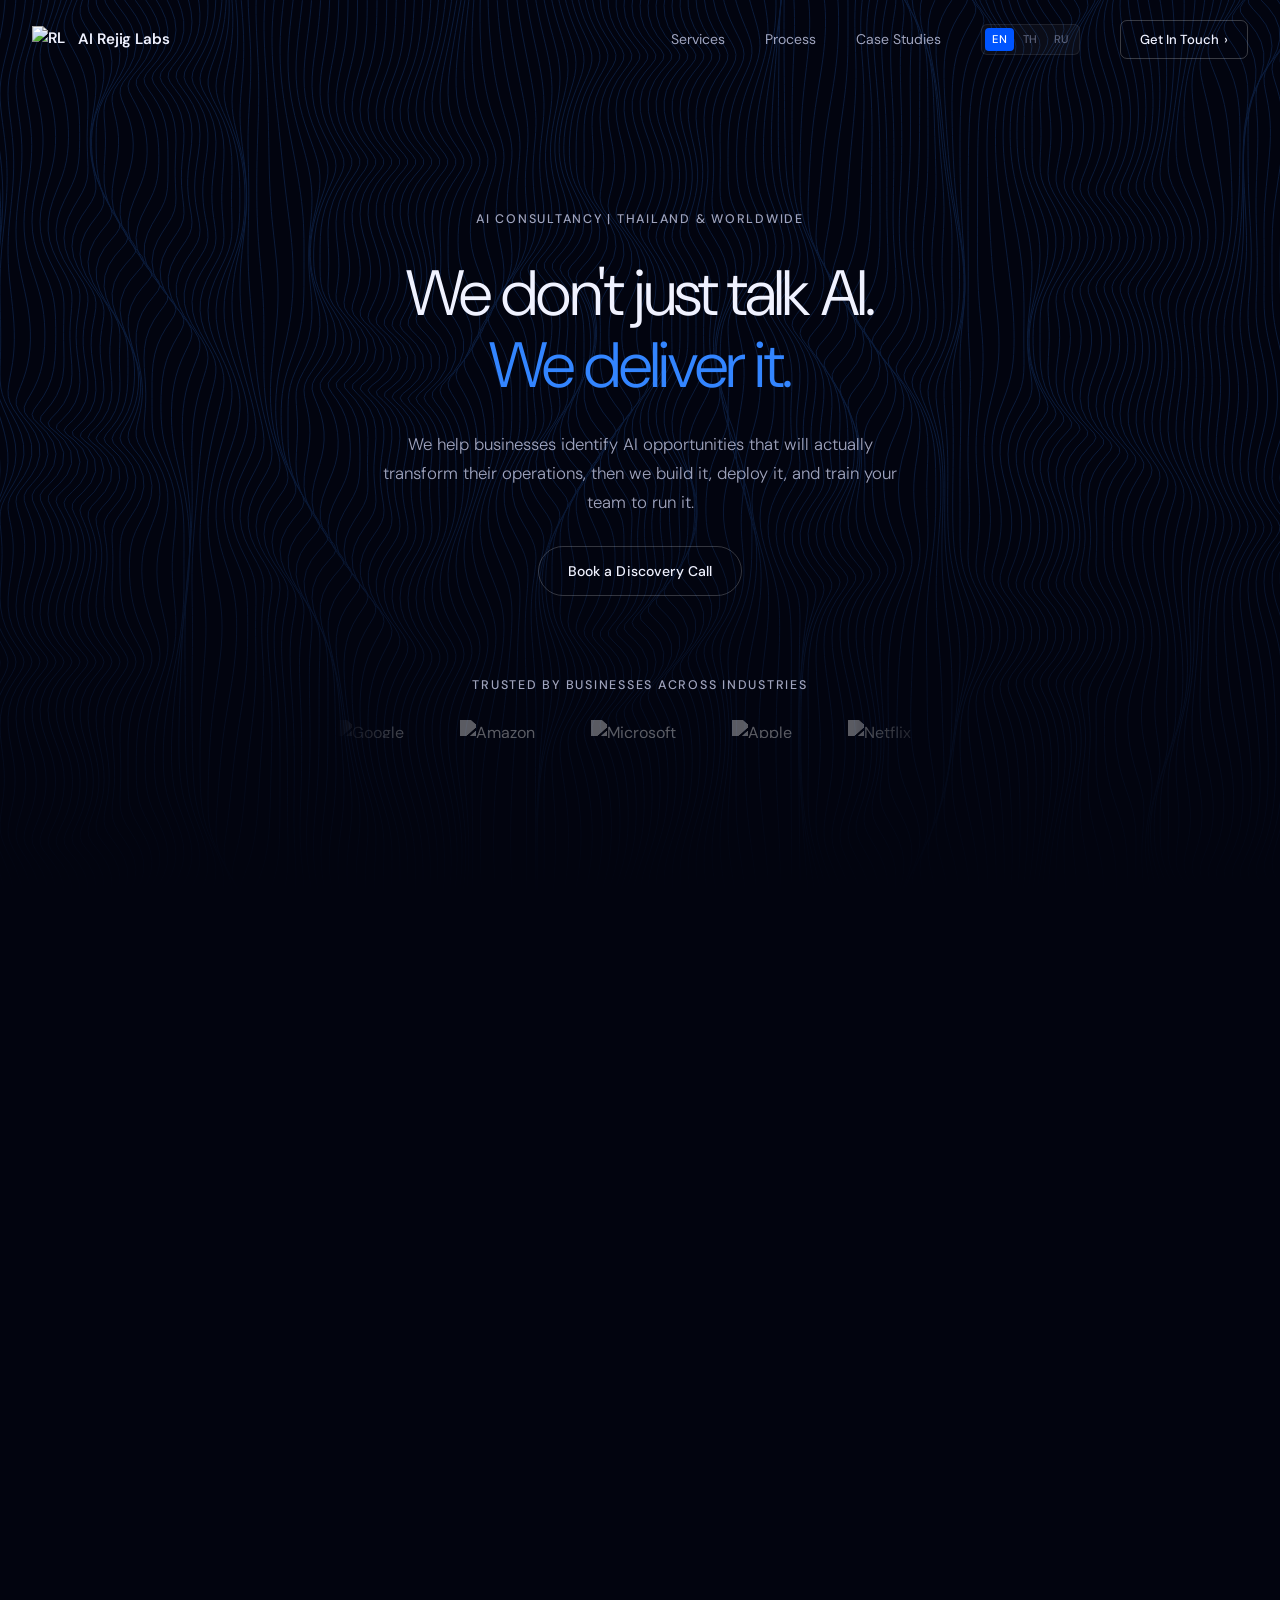
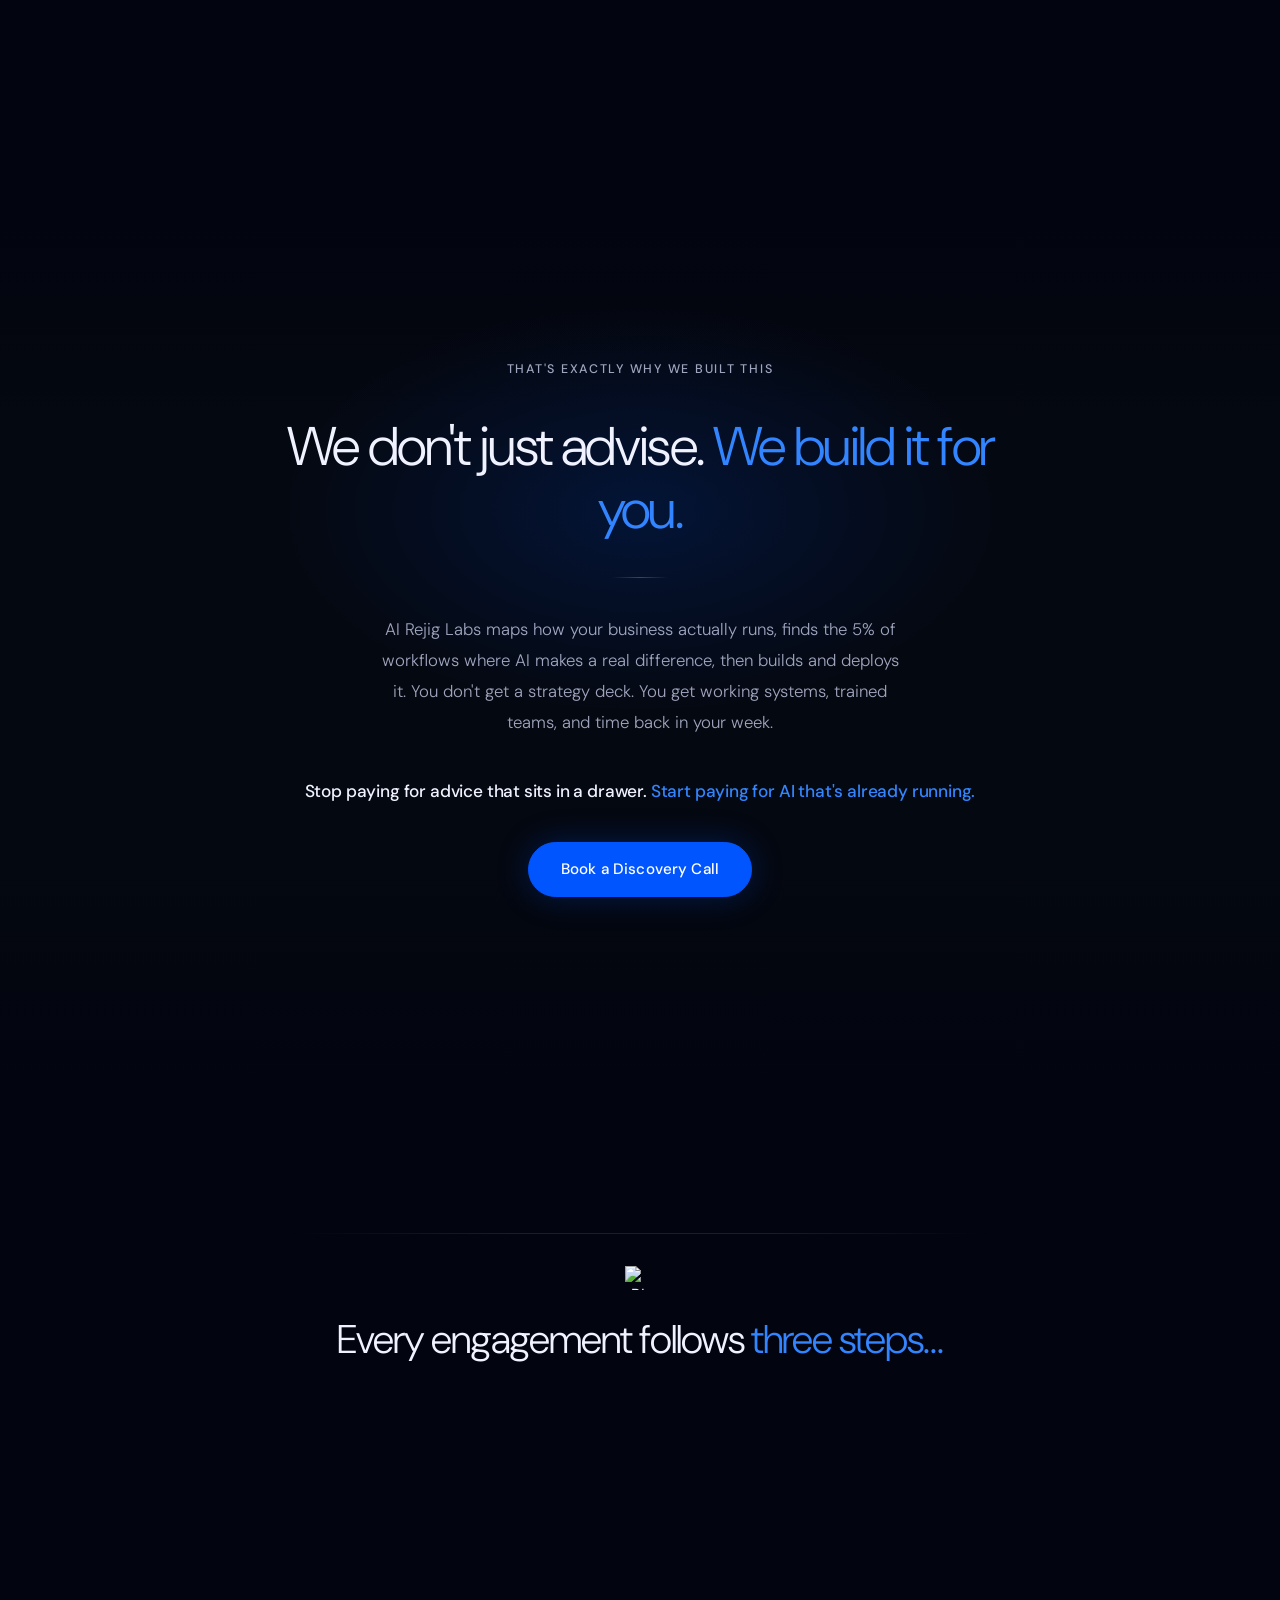
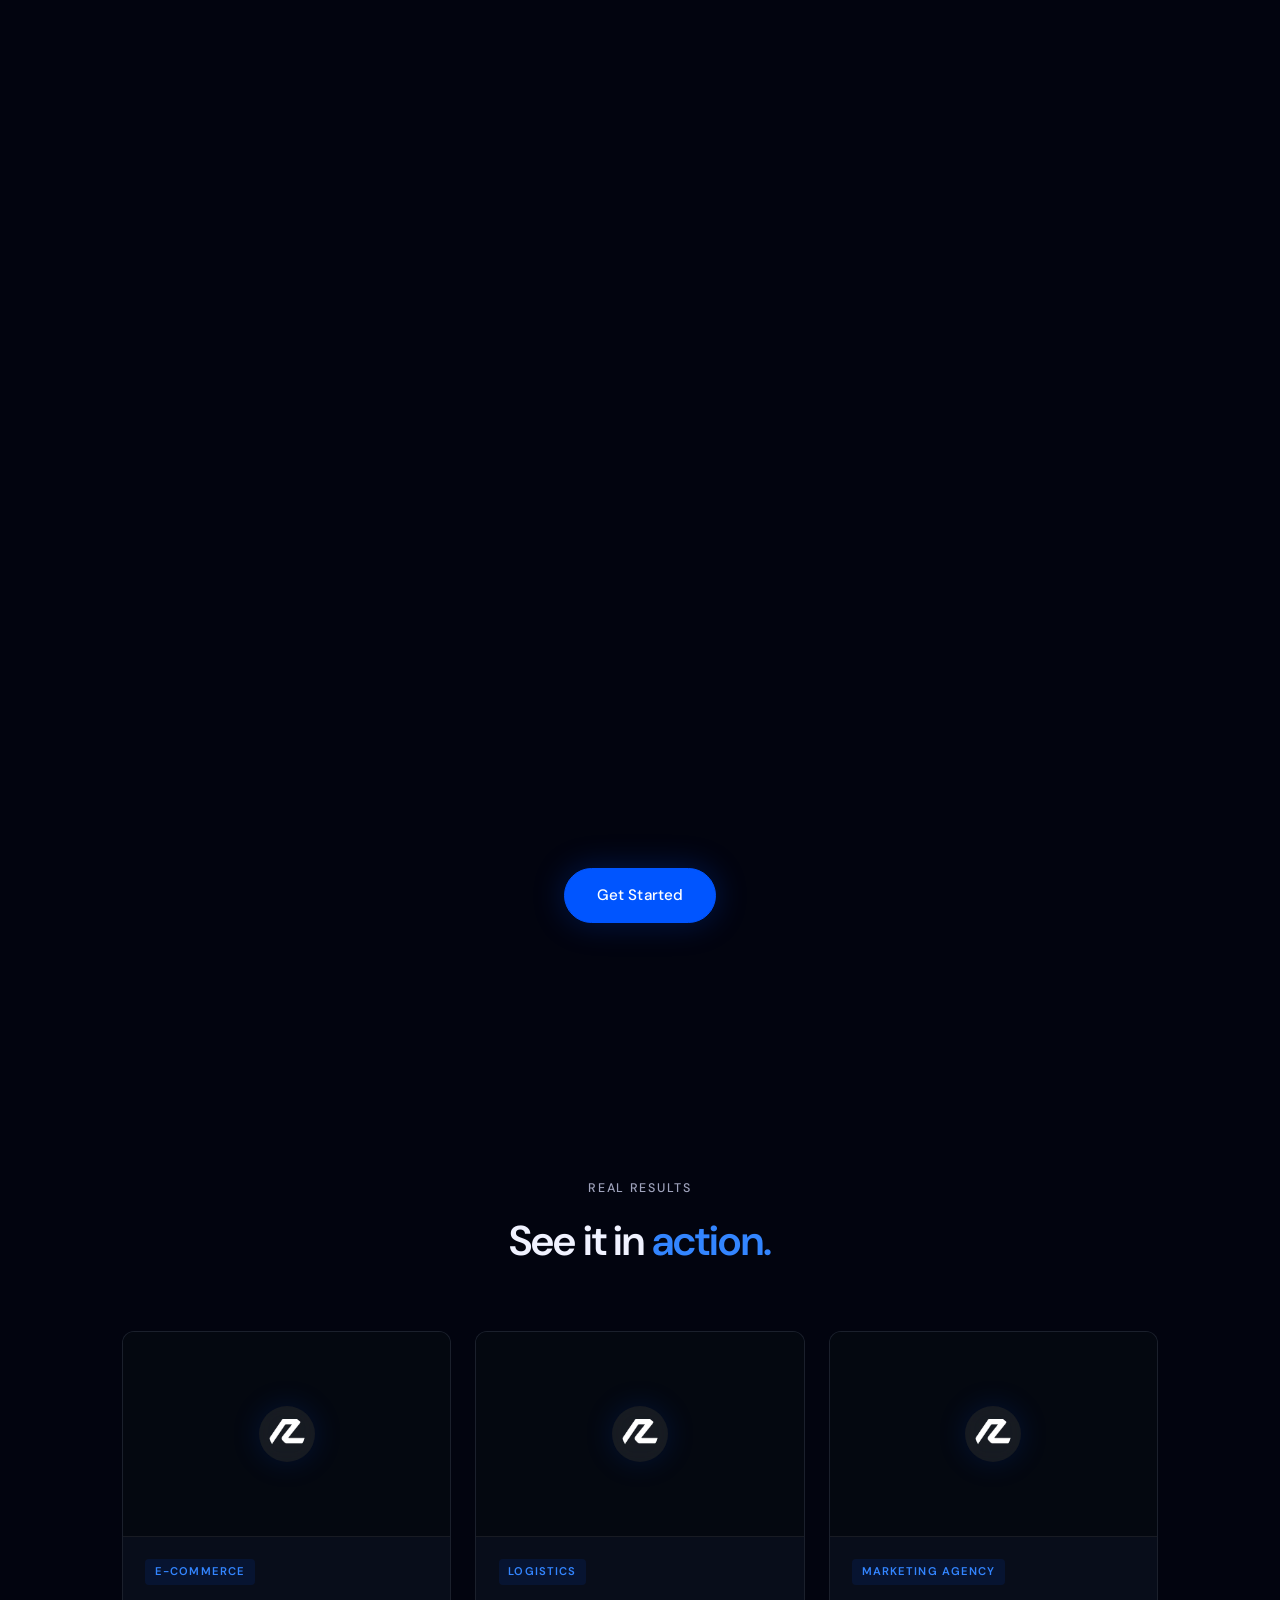
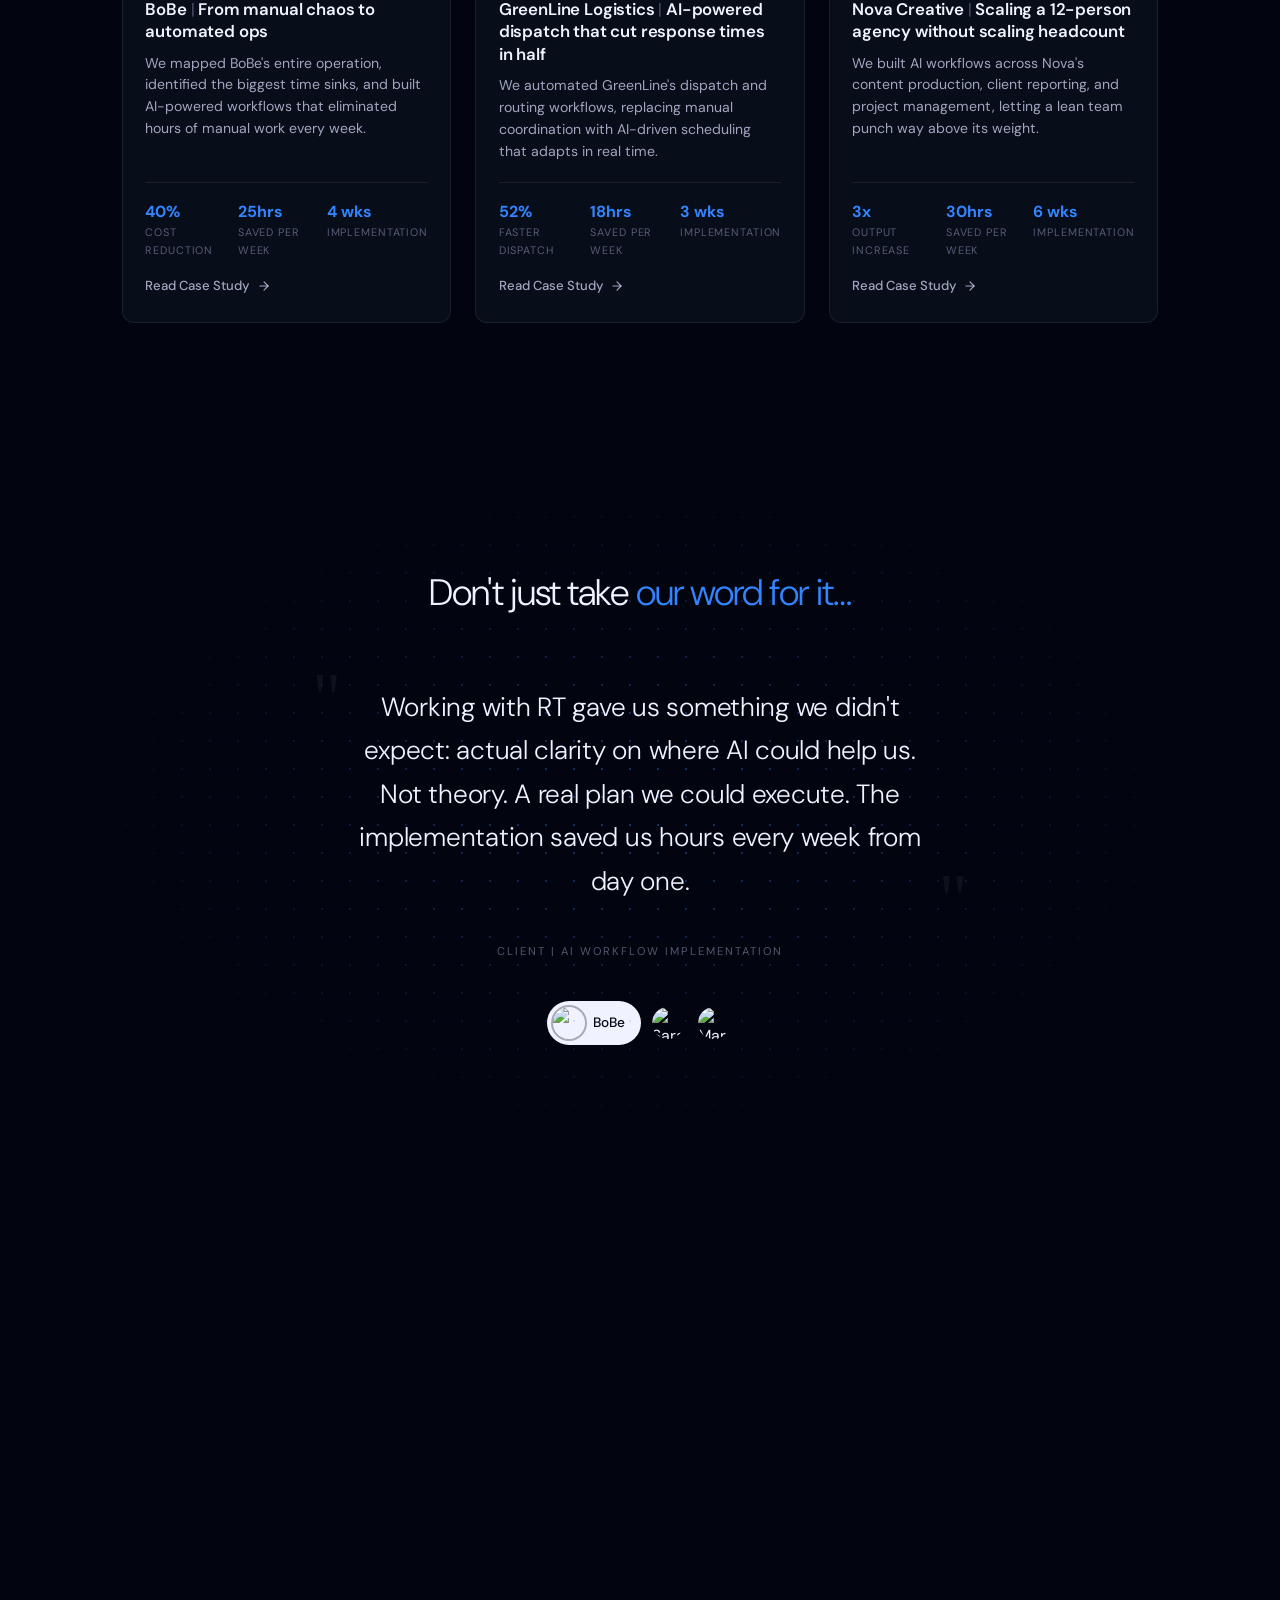
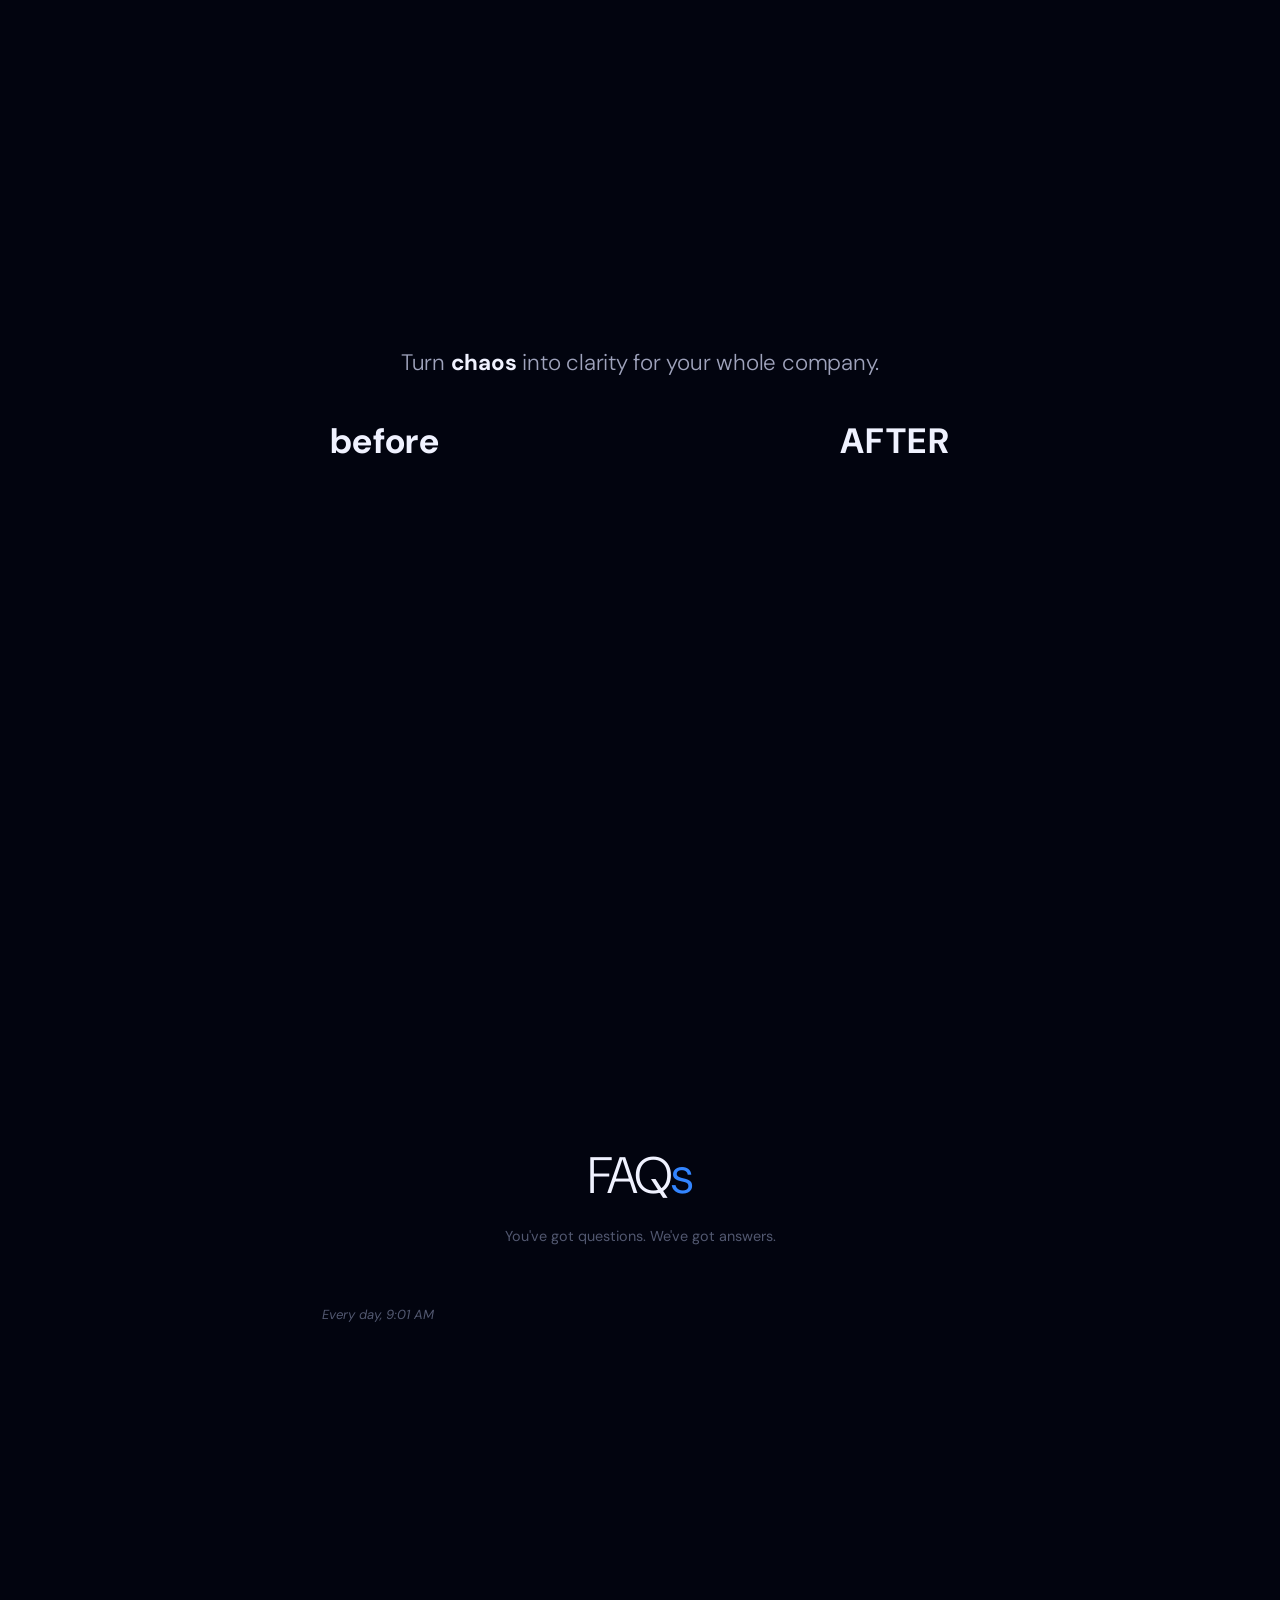
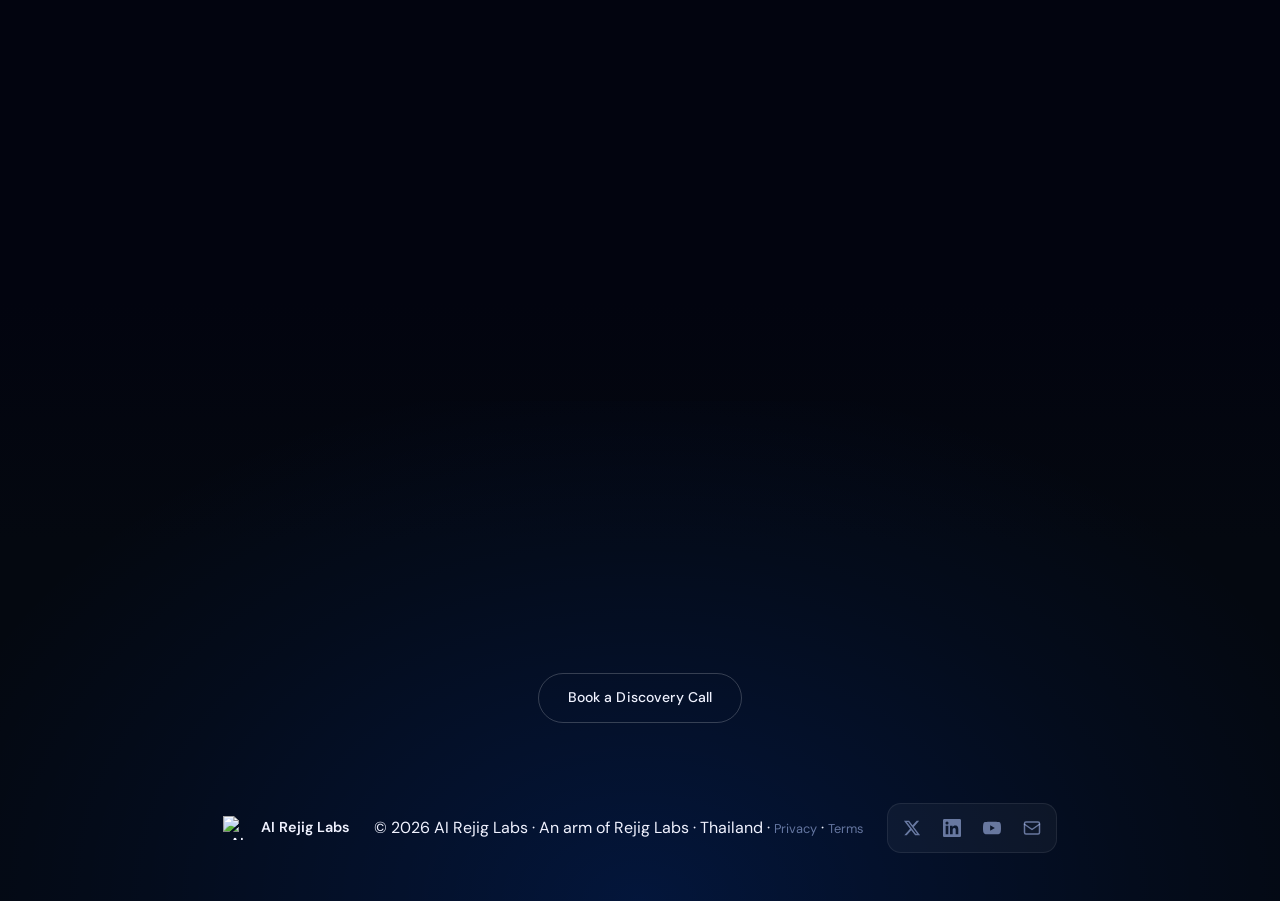
==== commit 952ca72c: "revert: restore site to pre-performance-changes baseline (7c8b059) Reverts index.html, style.css, ma" ====
--- a/index.html
+++ b/index.html
@@ -43,18 +43,6 @@
   <link rel="stylesheet" href="css/style.css">
 </head>
 <body>
-
-  <!-- PAGE LOADER -->
-  <div class="loader" id="pageLoader" aria-hidden="true">
-    <div class="loader__brand">
-      <img src="assets/logo-sm.png" class="loader__logomark" alt="AI Rejig Labs">
-      <span class="loader__name">AI Rejig Labs</span>
-    </div>
-    <div class="loader__bar">
-      <div class="loader__bar-fill"></div>
-    </div>
-    <span class="loader__tag">Mapping your AI opportunity</span>
-  </div>
 
   <!-- NAV -->
   <nav class="nav" id="nav">
--- a/css/style.css
+++ b/css/style.css
@@ -1687,12 +1687,6 @@
   grid-template-columns: repeat(3, 1fr);
   gap: 1.5rem;
 }
-@media (max-width: 768px) {
-  .cs-page__stats {
-    grid-template-columns: 1fr;
-    gap: 0.75rem;
-  }
-}
 .cs-page__stat {
   display: flex;
   flex-direction: column;
@@ -1891,88 +1885,3 @@
 .legal-page a:hover {
   text-decoration: underline;
 }
-
-/* ============================================
-   PAGE LOADER
-============================================ */
-.loader {
-  position: fixed;
-  inset: 0;
-  background: var(--bg);
-  display: flex;
-  flex-direction: column;
-  align-items: center;
-  justify-content: center;
-  gap: 2rem;
-  z-index: 9999;
-  pointer-events: none;
-}
-
-.loader__brand {
-  display: flex;
-  align-items: center;
-  gap: 0.75rem;
-  opacity: 0;
-  transform: translateY(12px);
-  animation: loaderFadeUp 0.6s cubic-bezier(0.16,1,0.3,1) 0.2s forwards;
-}
-
-.loader__logomark {
-  width: 36px;
-  height: auto;
-}
-
-.loader__name {
-  font-size: 1.1rem;
-  font-weight: 500;
-  letter-spacing: 0.01em;
-  color: var(--text-primary);
-}
-
-.loader__bar {
-  width: 160px;
-  height: 2px;
-  background: rgba(255,255,255,0.06);
-  border-radius: 99px;
-  overflow: hidden;
-  opacity: 0;
-  animation: loaderFadeIn 0.4s ease 0.6s forwards;
-}
-
-.loader__bar-fill {
-  height: 100%;
-  width: 0%;
-  background: linear-gradient(90deg, var(--accent), var(--accent-hi));
-  border-radius: 99px;
-  animation: loaderScan 1.1s cubic-bezier(0.4,0,0.2,1) 0.7s forwards;
-}
-
-.loader__tag {
-  font-size: 0.72rem;
-  font-weight: 400;
-  letter-spacing: 0.18em;
-  text-transform: uppercase;
-  color: var(--text-muted);
-  opacity: 0;
-  animation: loaderFadeIn 0.5s ease 1.4s forwards;
-}
-
-.loader.loader--exit {
-  animation: loaderFadeOut 0.55s cubic-bezier(0.4,0,1,1) forwards;
-}
-
-@keyframes loaderFadeUp {
-  to { opacity: 1; transform: translateY(0); }
-}
-@keyframes loaderFadeIn {
-  to { opacity: 1; }
-}
-@keyframes loaderScan {
-  0%   { width: 0%; opacity: 1; }
-  70%  { width: 100%; opacity: 1; }
-  100% { width: 100%; opacity: 0; }
-}
-@keyframes loaderFadeOut {
-  0%   { opacity: 1; }
-  100% { opacity: 0; }
-}
